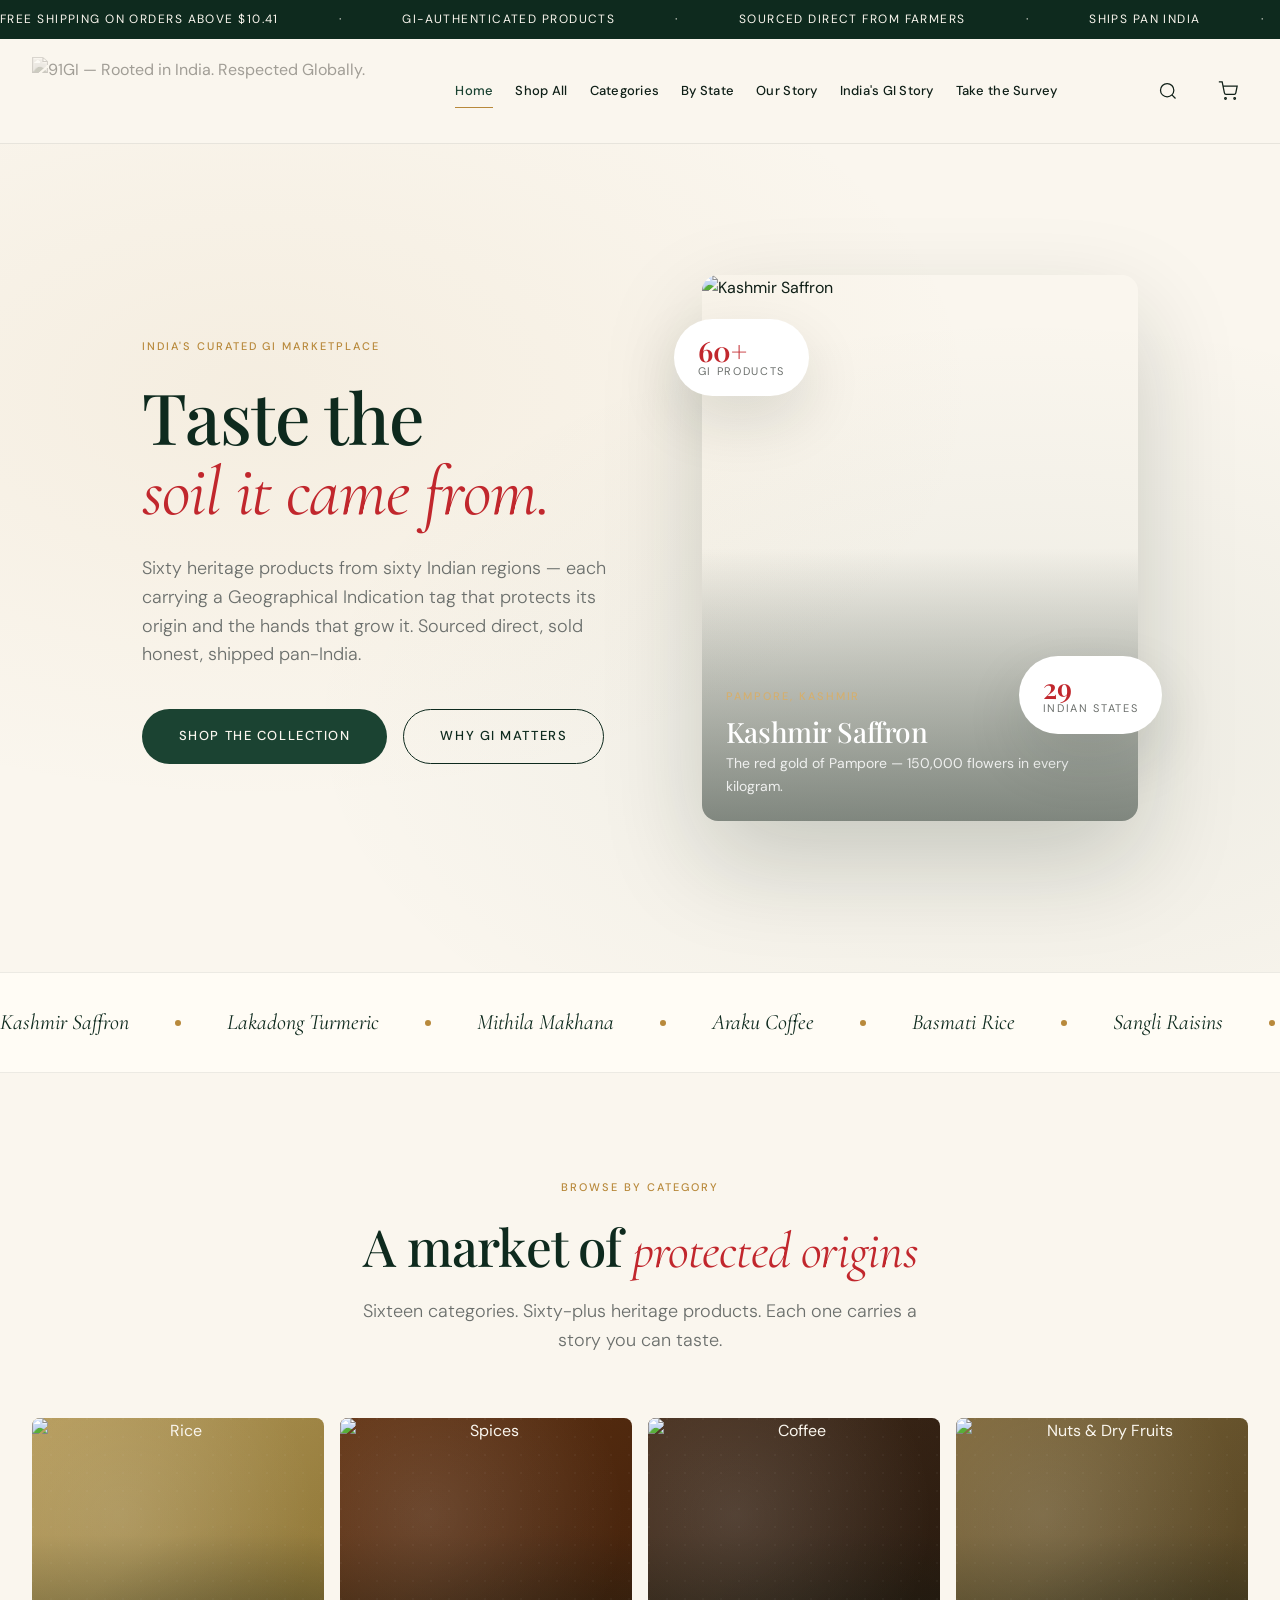
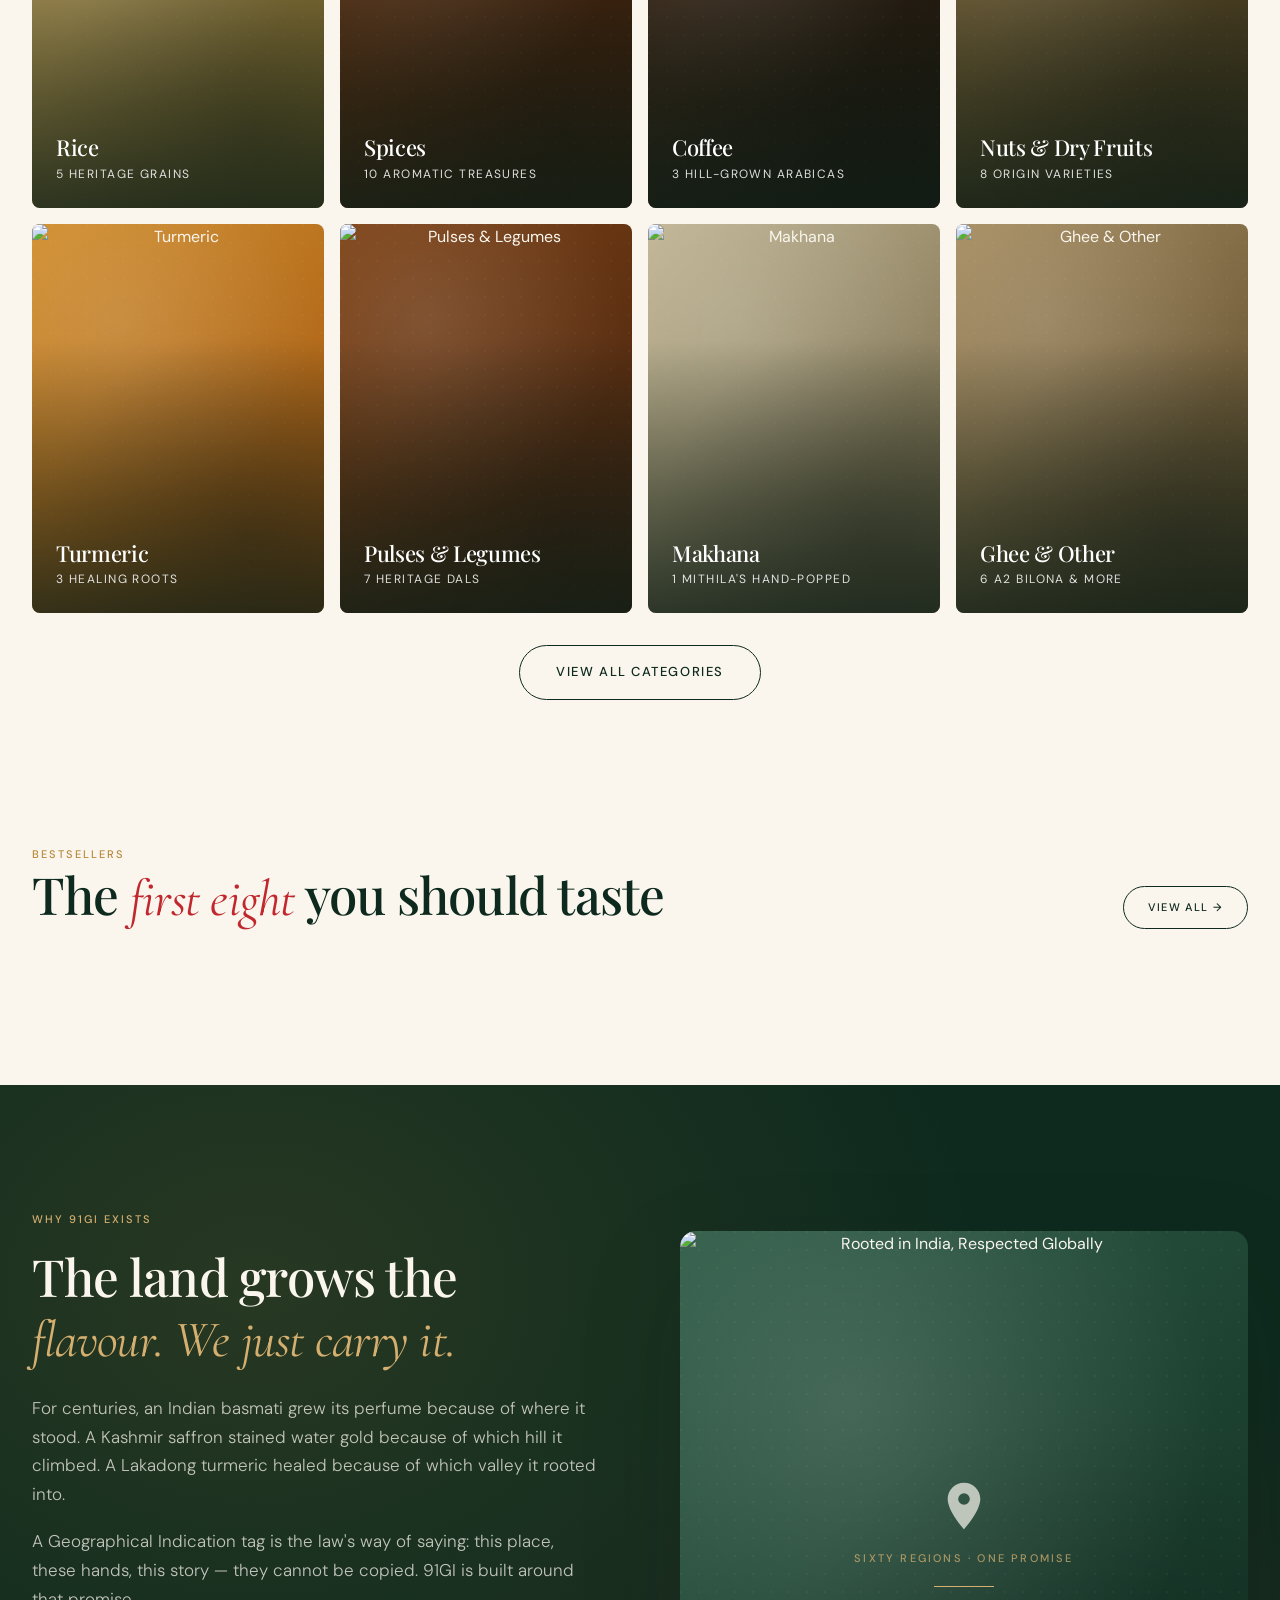
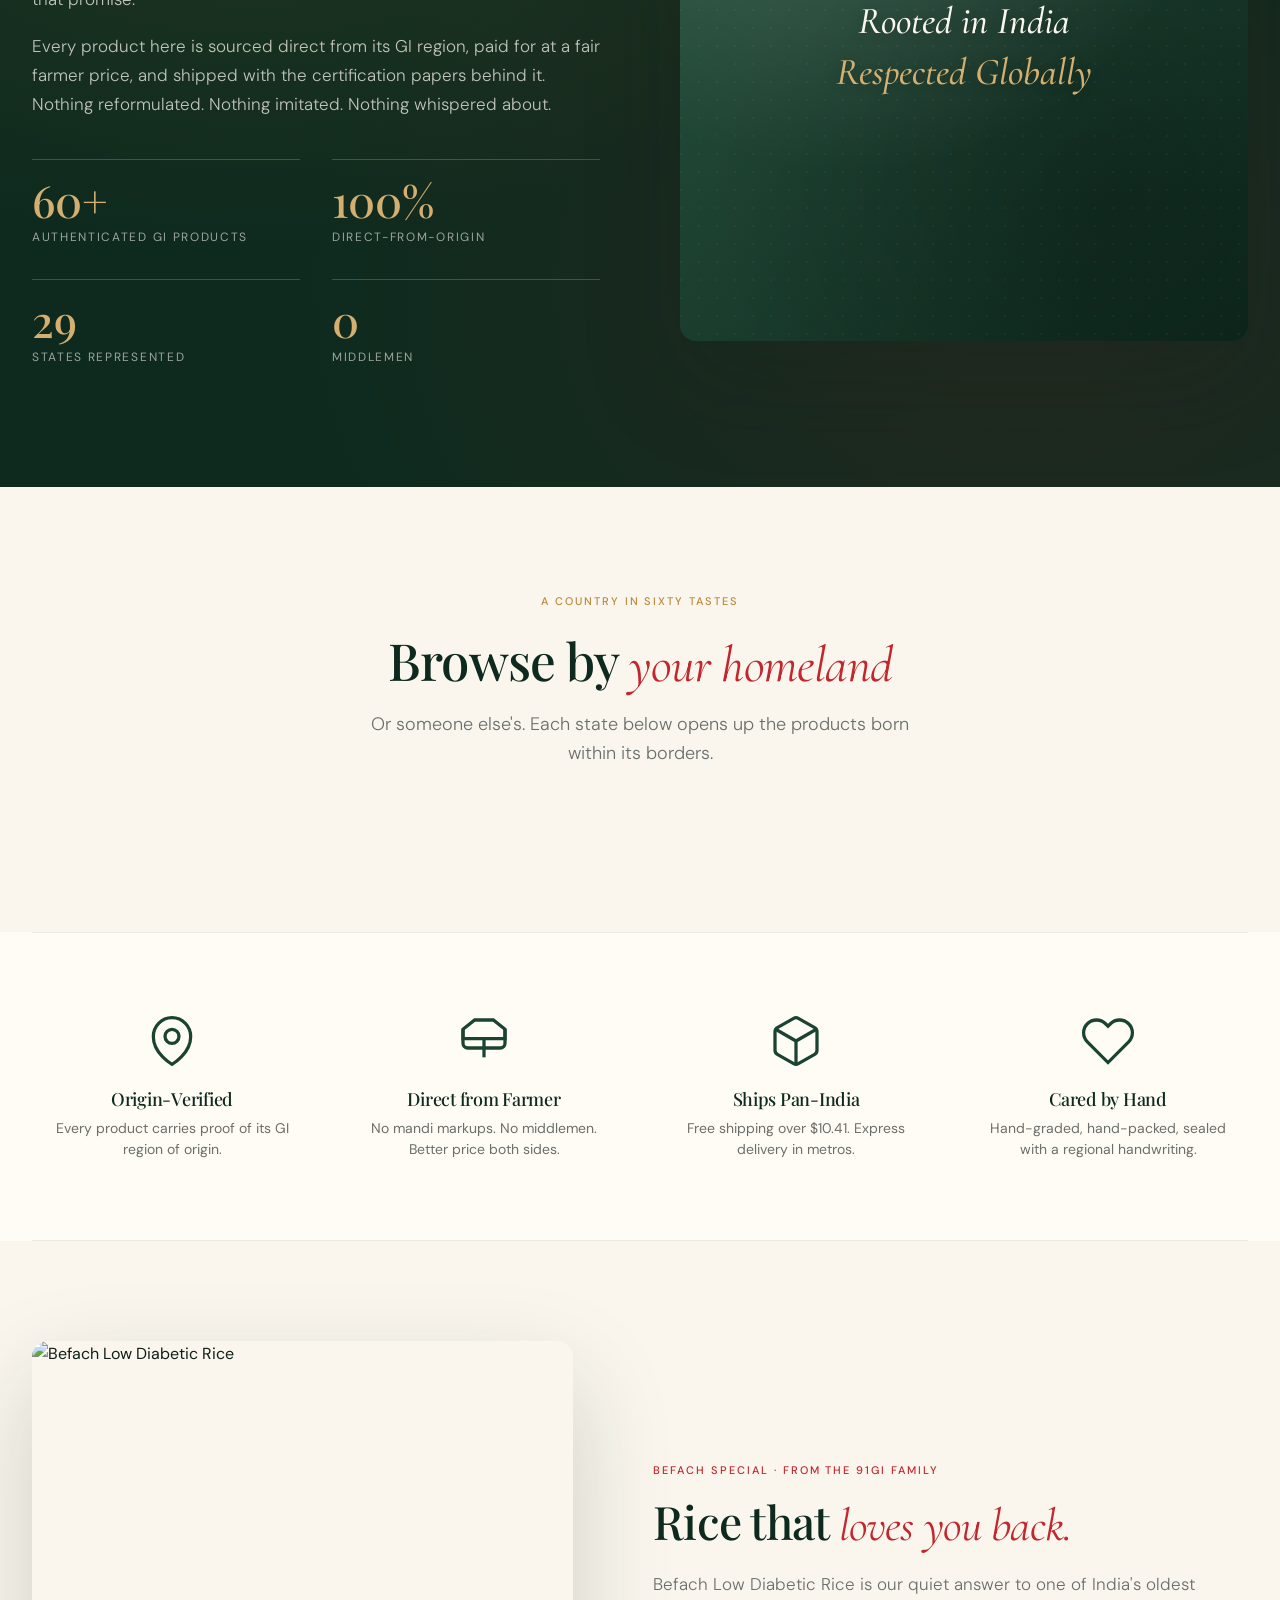
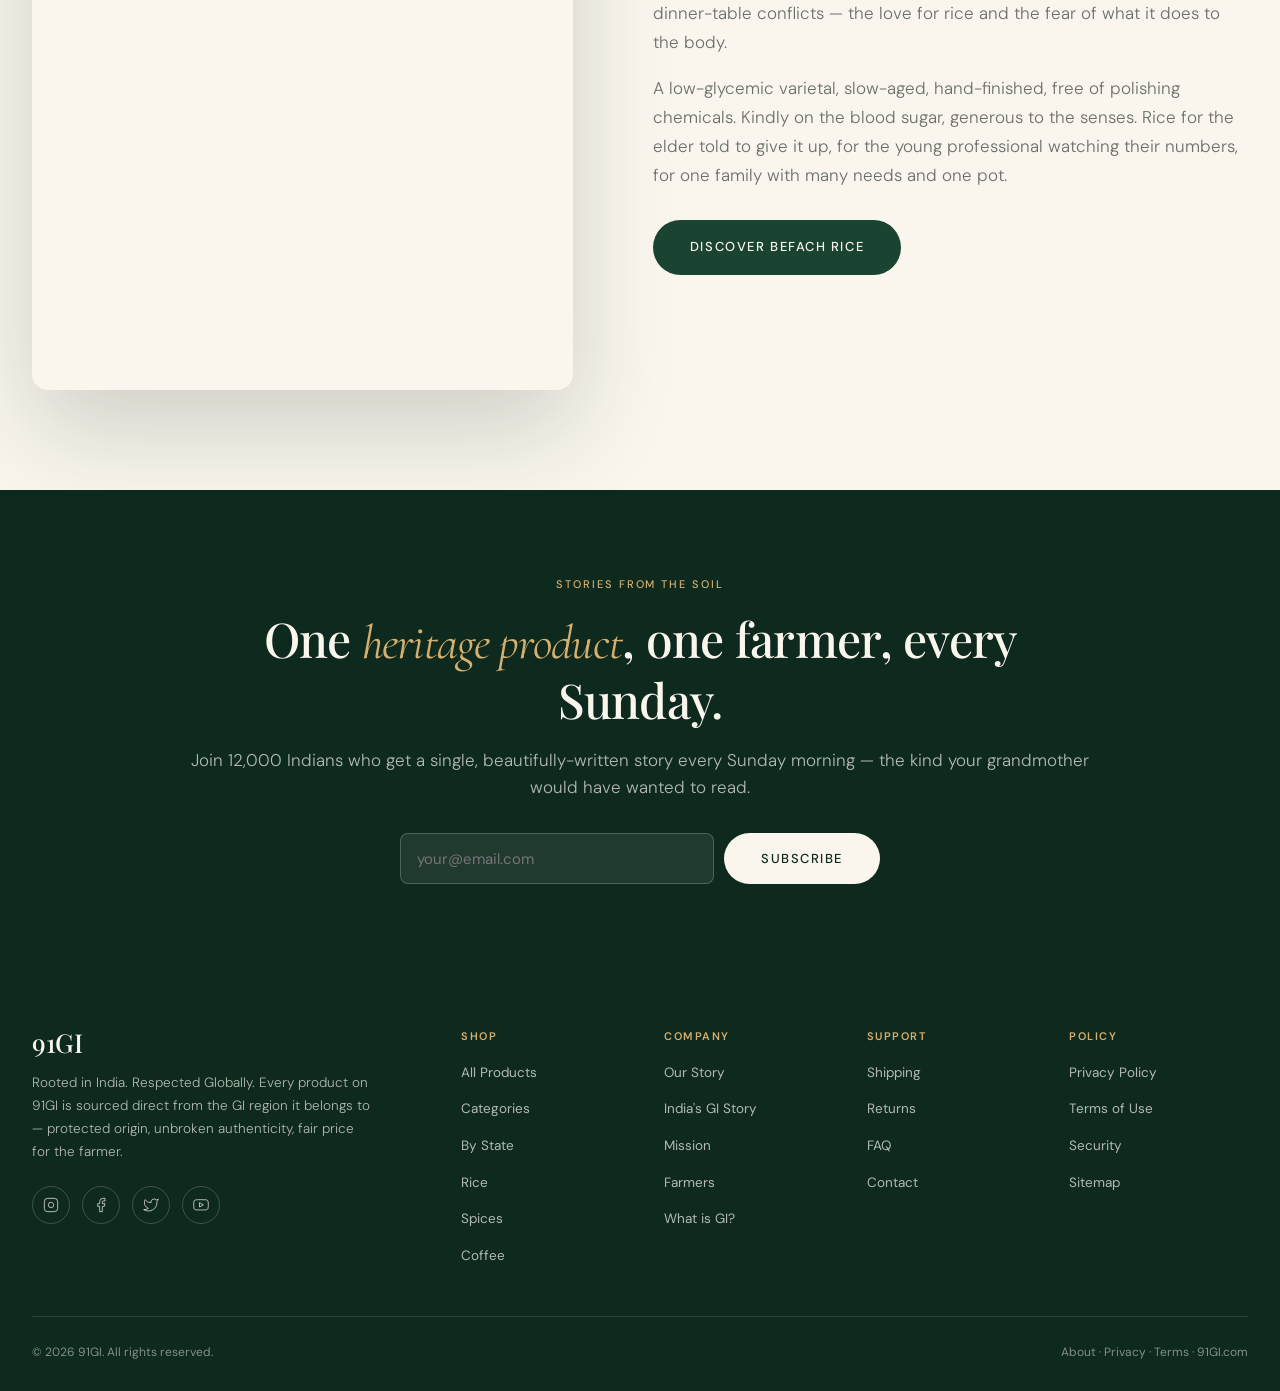
==== index.html @ 9cbb52d9 "Show all storefront prices in USD instead of INR Catalog prices stay authored in INR in products.js " ====
<!DOCTYPE html>
<html lang="en">
<head>
  <meta charset="UTF-8" />
  <meta name="viewport" content="width=device-width, initial-scale=1.0" />
  <title>91GI — Rooted in India. Respected Globally. | GI-Tagged Products</title>
  <meta name="description" content="Authentic GI-tagged products of India, sourced direct from origin. Kashmiri saffron, Mithila makhana, Lakadong turmeric, Araku coffee, Basmati rice & more." />
  <link rel="icon" type="image/png" href="/91GI_logo.png" />
  <link rel="stylesheet" href="/assets/css/style.css" />
  <!-- Microsoft Clarity -->
  <script type="text/javascript">
    (function(c,l,a,r,i,t,y){
        c[a]=c[a]||function(){(c[a].q=c[a].q||[]).push(arguments)};
        t=l.createElement(r);t.async=1;t.src="https://www.clarity.ms/tag/"+i;
        y=l.getElementsByTagName(r)[0];y.parentNode.insertBefore(t,y);
    })(window, document, "clarity", "script", "x9d6ggo5fd");
  </script>
</head>
<body data-page="home">

  <div id="navMount"></div>

  <!-- HERO -->
  <section class="hero">
    <div class="hero-bg"></div>
    <div class="container">
      <div class="hero-grid">
        <div class="hero-text">
          <span class="eyebrow">India's Curated GI Marketplace</span>
          <h1>
            Taste the<br />
            <em>soil it came from.</em>
          </h1>
          <p class="hero-subtitle">
            Sixty heritage products from sixty Indian regions — each carrying a
            Geographical Indication tag that protects its origin and the hands
            that grow it. Sourced direct, sold honest, shipped pan-India.
          </p>
          <div class="hero-cta">
            <a href="/shop/" class="btn btn-primary">Shop the Collection</a>
            <a href="/about/" class="btn btn-ghost">Why GI Matters</a>
          </div>
        </div>
        <div class="hero-visual">
          <div class="hero-visual-frame">
          <img src="/91GI_Images/Kashmir_Saffron.png" alt="Kashmir Saffron" />
          <div class="hero-visual-card">
            <span class="eyebrow">Pampore, Kashmir</span>
            <h3>Kashmir Saffron</h3>
            <p>The red gold of Pampore — 150,000 flowers in every kilogram.</p>
          </div>
          </div>
          <div class="hero-stat hero-stat-1">
            <div>
              <div class="hero-stat-num">60+</div>
              <div class="hero-stat-label">GI Products</div>
            </div>
          </div>
          <div class="hero-stat hero-stat-2">
            <div>
              <div class="hero-stat-num">29</div>
              <div class="hero-stat-label">Indian States</div>
            </div>
          </div>
        </div>
      </div>
    </div>
  </section>

  <!-- TRUST MARQUEE -->
  <section class="trust-bar">
    <div class="trust-track">
      <span>
        Kashmir Saffron
        <span class="dot"></span>
        Lakadong Turmeric
        <span class="dot"></span>
        Mithila Makhana
        <span class="dot"></span>
        Araku Coffee
        <span class="dot"></span>
        Basmati Rice
        <span class="dot"></span>
        Sangli Raisins
        <span class="dot"></span>
        Badri Cow Ghee
        <span class="dot"></span>
        Goa Cashew
        <span class="dot"></span>
        Kashmir Saffron
        <span class="dot"></span>
        Lakadong Turmeric
        <span class="dot"></span>
        Mithila Makhana
        <span class="dot"></span>
        Araku Coffee
        <span class="dot"></span>
      </span>
    </div>
  </section>

  <!-- CATEGORIES -->
  <section class="section">
    <div class="container">
      <div class="section-header reveal">
        <span class="eyebrow">Browse by Category</span>
        <h2 class="section-title">A market of <em style="font-family: var(--font-display); font-style: italic; color: var(--vermillion); font-weight: 400;">protected origins</em></h2>
        <p class="section-subtitle">Sixteen categories. Sixty-plus heritage products. Each one carries a story you can taste.</p>
      </div>
      <div class="category-grid" id="homeCategoryGrid"></div>
      <div class="text-center mt-4">
        <a href="/categories/" class="btn btn-ghost">View All Categories</a>
      </div>
    </div>
  </section>

  <!-- FEATURED PRODUCTS -->
  <section class="section" style="padding-top: 40px;">
    <div class="container">
      <div class="section-header-split reveal">
        <div>
          <span class="eyebrow">Bestsellers</span>
          <h2 class="section-title">The<em style="font-family: var(--font-display); font-style: italic; color: var(--vermillion); font-weight: 400;"> first eight</em> you should taste</h2>
        </div>
        <a href="/shop/" class="btn btn-ghost btn-sm">View All →</a>
      </div>
      <div class="product-grid" id="featuredGrid"></div>
    </div>
  </section>

  <!-- STORY BLOCK -->
  <section class="story-block">
    <div class="container">
      <div class="story-block-grid">
        <div class="story-block-text reveal">
          <span class="eyebrow">Why 91GI Exists</span>
          <h2>The land grows the<br /><em>flavour. We just carry it.</em></h2>
          <p>
            For centuries, an Indian basmati grew its perfume because of where it stood. A Kashmir saffron stained
            water gold because of which hill it climbed. A Lakadong turmeric healed because of which valley it
            rooted into.
          </p>
          <p>
            A Geographical Indication tag is the law's way of saying: this place, these hands, this story — they
            cannot be copied. 91GI is built around that promise.
          </p>
          <p>
            Every product here is sourced direct from its GI region, paid for at a fair farmer price, and shipped
            with the certification papers behind it. Nothing reformulated. Nothing imitated. Nothing whispered
            about.
          </p>
          <div class="story-block-stats">
            <div class="story-stat">
              <div class="story-stat-num">60+</div>
              <div class="story-stat-label">Authenticated GI Products</div>
            </div>
            <div class="story-stat">
              <div class="story-stat-num">100%</div>
              <div class="story-stat-label">Direct-from-Origin</div>
            </div>
            <div class="story-stat">
              <div class="story-stat-num">29</div>
              <div class="story-stat-label">States Represented</div>
            </div>
            <div class="story-stat">
              <div class="story-stat-num">0</div>
              <div class="story-stat-label">Middlemen</div>
            </div>
          </div>
        </div>
        <div class="story-block-visual reveal delay-2">
          <div class="styled-image cat-tea" style="background: linear-gradient(140deg, #2D5A45 0%, #0E2A1E 100%);">
            <img class="styled-image-photo" src="/91GI_Images/Mission.png" alt="Rooted in India, Respected Globally" />
            <div class="styled-image-content" style="z-index: 2;">
              <svg class="styled-image-pin" viewBox="0 0 24 24" fill="currentColor" style="width: 56px; height: 56px;"><path d="M12 2C8.13 2 5 5.13 5 9c0 5.25 7 13 7 13s7-7.75 7-13c0-3.87-3.13-7-7-7zm0 9.5a2.5 2.5 0 0 1 0-5 2.5 2.5 0 0 1 0 5z"/></svg>
              <div class="styled-image-region" style="color: var(--gold-soft); font-size: 11px;">SIXTY REGIONS · ONE PROMISE</div>
              <div class="styled-image-divider" style="background: var(--gold-soft); width: 60px;"></div>
              <div class="styled-image-name" style="color: var(--cream); font-size: 38px;">Rooted in India</div>
              <div class="styled-image-name" style="color: var(--gold-soft); font-size: 38px;">Respected Globally</div>
            </div>
          </div>
        </div>
      </div>
    </div>
  </section>

  <!-- BY STATE -->
  <section class="section">
    <div class="container">
      <div class="section-header reveal">
        <span class="eyebrow">A Country in Sixty Tastes</span>
        <h2 class="section-title">Browse by <em style="font-family: var(--font-display); font-style: italic; color: var(--vermillion); font-weight: 400;">your homeland</em></h2>
        <p class="section-subtitle">Or someone else's. Each state below opens up the products born within its borders.</p>
      </div>
      <div class="state-grid" id="stateGrid"></div>
    </div>
  </section>

  <!-- FEATURES STRIP -->
  <section style="background: var(--cream-soft);">
    <div class="container">
      <div class="features-strip">
        <div class="feature reveal">
          <div class="feature-icon">
            <svg viewBox="0 0 24 24" fill="none" stroke="currentColor" stroke-width="1.4">
              <path d="M12 22s-8-4.5-8-11.8A8 8 0 0 1 12 2a8 8 0 0 1 8 8.2c0 7.3-8 11.8-8 11.8z" />
              <circle cx="12" cy="10" r="3" />
            </svg>
          </div>
          <h4>Origin-Verified</h4>
          <p>Every product carries proof of its GI region of origin.</p>
        </div>
        <div class="feature reveal delay-1">
          <div class="feature-icon">
            <svg viewBox="0 0 24 24" fill="none" stroke="currentColor" stroke-width="1.4">
              <path d="M3 7v6a2 2 0 0 0 2 2h14a2 2 0 0 0 2-2V7" />
              <path d="M16 3H8l-5 4v4h18V7l-5-4z" />
              <line x1="12" y1="11" x2="12" y2="19" />
            </svg>
          </div>
          <h4>Direct from Farmer</h4>
          <p>No mandi markups. No middlemen. Better price both sides.</p>
        </div>
        <div class="feature reveal delay-2">
          <div class="feature-icon">
            <svg viewBox="0 0 24 24" fill="none" stroke="currentColor" stroke-width="1.4">
              <path d="M21 16V8a2 2 0 0 0-1-1.73l-7-4a2 2 0 0 0-2 0l-7 4A2 2 0 0 0 3 8v8a2 2 0 0 0 1 1.73l7 4a2 2 0 0 0 2 0l7-4A2 2 0 0 0 21 16z" />
              <polyline points="3.27 6.96 12 12.01 20.73 6.96" />
              <line x1="12" y1="22.08" x2="12" y2="12" />
            </svg>
          </div>
          <h4>Ships Pan-India</h4>
          <p>Free shipping over <span data-price-inr="999">$10.41</span>. Express delivery in metros.</p>
        </div>
        <div class="feature reveal delay-3">
          <div class="feature-icon">
            <svg viewBox="0 0 24 24" fill="none" stroke="currentColor" stroke-width="1.4">
              <path d="M20.84 4.61a5.5 5.5 0 0 0-7.78 0L12 5.67l-1.06-1.06a5.5 5.5 0 0 0-7.78 7.78l1.06 1.06L12 21.23l7.78-7.78 1.06-1.06a5.5 5.5 0 0 0 0-7.78z" />
            </svg>
          </div>
          <h4>Cared by Hand</h4>
          <p>Hand-graded, hand-packed, sealed with a regional handwriting.</p>
        </div>
      </div>
    </div>
  </section>

  <!-- BEFACH SPOTLIGHT -->
  <section class="section">
    <div class="container">
      <div class="story-block-grid befach-grid">
        <div class="story-block-visual reveal" style="aspect-ratio: 1/1.2;">
          <img src="/91GI_Images/Low_Diabetic_Rice.png" alt="Befach Low Diabetic Rice" />
        </div>
        <div class="reveal delay-1">
          <span class="eyebrow" style="color: var(--vermillion);">Befach Special · From the 91GI Family</span>
          <h2 style="font-size: clamp(1.8rem, 3.6vw, 3rem); margin: 16px 0 20px; line-height: 1.05;">
            Rice that <em style="font-family: var(--font-display); font-style: italic; color: var(--vermillion); font-weight: 400;">loves you back.</em>
          </h2>
          <p style="font-size: 17px; color: var(--mute); margin-bottom: 18px; font-weight: 300; line-height: 1.7;">
            Befach Low Diabetic Rice is our quiet answer to one of India's oldest dinner-table conflicts —
            the love for rice and the fear of what it does to the body.
          </p>
          <p style="font-size: 17px; color: var(--mute); margin-bottom: 30px; font-weight: 300; line-height: 1.7;">
            A low-glycemic varietal, slow-aged, hand-finished, free of polishing chemicals. Kindly on the
            blood sugar, generous to the senses. Rice for the elder told to give it up, for the young
            professional watching their numbers, for one family with many needs and one pot.
          </p>
          <a href="/product/?id=befach-low-diabetic-rice" class="btn btn-primary">Discover Befach Rice</a>
        </div>
      </div>
    </div>
  </section>

  <!-- NEWSLETTER -->
  <section style="background: var(--forest-deep); padding: 80px 0; text-align: center; color: var(--cream);">
    <div class="container-narrow">
      <span class="eyebrow" style="color: var(--gold-soft);">Stories from the soil</span>
      <h2 style="color: var(--cream); font-size: clamp(2rem, 4vw, 3rem); margin: 16px 0 20px; font-weight: 500;">
        One <em style="font-family: var(--font-display); font-style: italic; color: var(--gold-soft); font-weight: 400;">heritage product</em>, one farmer, every Sunday.
      </h2>
      <p style="color: rgba(250,246,238,0.7); font-size: 17px; margin-bottom: 32px; font-weight: 300;">
        Join 12,000 Indians who get a single, beautifully-written story every Sunday morning — the kind your grandmother
        would have wanted to read.
      </p>
      <form onsubmit="event.preventDefault(); showToast('Welcome to the 91GI letters');" style="max-width: 480px; margin: 0 auto; display: flex; gap: 10px; flex-wrap: wrap;">
        <input type="email" required placeholder="your@email.com" class="form-input" style="flex: 1; min-width: 220px; background: rgba(255,255,255,0.08); border-color: rgba(255,255,255,0.2); color: var(--cream);" />
        <button type="submit" class="btn btn-cream">Subscribe</button>
      </form>
    </div>
  </section>

  <div id="footerMount"></div>

  <script src="/assets/js/products.js"></script>
  <script src="/assets/js/main.js"></script>
  <script>
    const HOME_CATS = [
      { name: 'Rice', cls: 'cat-rice', count: 5, desc: 'Heritage Grains', img: '/91GI_Images/Basmati.png' },
      { name: 'Other Spices', display: 'Spices', cls: 'cat-spice', count: 10, desc: 'Aromatic Treasures', img: '/91GI_Images/Kashmir_Saffron.png' },
      { name: 'Coffee', cls: 'cat-coffee', count: 3, desc: 'Hill-Grown Arabicas', img: '/91GI_Images/Araku_Valley_Arabica_Coffee.png' },
      { name: 'Nuts & Dry Fruits', cls: 'cat-nuts', count: 8, desc: 'Origin Varieties', img: '/91GI_Images/Goa_Cashew_(Kaju_Or_Caju).png' },
      { name: 'Turmeric (Haldi)', display: 'Turmeric', cls: 'cat-turmeric', count: 3, desc: 'Healing Roots', img: '/91GI_Images/Lakadong_Turmeric.png' },
      { name: 'Pulses & Legumes', cls: 'cat-pulse', count: 7, desc: 'Heritage Dals', img: '/91GI_Images/Gurez_Rajmash_of_Kashmir.png' },
      { name: 'Makhana (Fox Nut)', display: 'Makhana', cls: 'cat-makhana', count: 1, desc: "Mithila's Hand-Popped", img: '/91GI_Images/Mithila_Makhana.png' },
      { name: 'Processed / Other', display: 'Ghee & Other', cls: 'cat-processed', count: 6, desc: 'A2 Bilona & More', img: '/91GI_Images/Uttarakhand_Badri_Cow_Ghee.png' }
    ];

    // Render featured products
    document.addEventListener('DOMContentLoaded', () => {
      // Home category grid
      const homeCats = document.getElementById('homeCategoryGrid');
      if (homeCats) {
        homeCats.innerHTML = HOME_CATS.map(c => `
          <a href="/shop/?category=${encodeURIComponent(c.name)}" class="category-card">
            <div class="styled-image ${c.cls}">
              <img class="styled-image-photo" src="${encodeURI(c.img)}" alt="${c.display || c.name}" loading="lazy" />
            </div>
            <div class="category-card-content">
              <h3>${c.display || c.name}</h3>
              <div class="category-card-count">${c.count} ${c.desc}</div>
            </div>
          </a>
        `).join('');
      }

      const featured = getFeaturedProducts().slice(0, 8);
      renderProductGrid(featured, '#featuredGrid');

      // Render state grid (top 12 states with product counts)
      const states = getAllStates();
      const stateGrid = document.getElementById('stateGrid');
      if (stateGrid) {
        stateGrid.innerHTML = states.slice(0, 18).map(state => {
          const count = getProductsByState(state).length;
          return `
            <a href="/shop/?state=${encodeURIComponent(state)}" class="state-tile">
              <div class="state-tile-name">${state.replace(' (UT)', '').replace('India (', '').replace(')', '').replace('Andhra Pradesh & Odisha', 'Araku')}</div>
              <div class="state-tile-count">${count} ${count === 1 ? 'Product' : 'Products'}</div>
            </a>
          `;
        }).join('');
      }
    });
  </script>
</body>
</html>
---- assets/css/style.css ----
/* ============================================
   91GI — Premium GI Products Store
   Color Palette inspired by the 91GI logo:
   - Deep forest green (logo text)
   - Warm cream (background)
   - Vermillion red (location pin)
   - Antique gold (premium accent)
   ============================================ */

@import url('https://fonts.googleapis.com/css2?family=Cormorant+Garamond:wght@300;400;500;600;700&family=DM+Sans:wght@300;400;500;600;700&family=Playfair+Display:wght@400;500;600;700;800;900&display=swap');

:root {
  --ink: #0F1F17;
  --forest: #1B4332;
  --forest-deep: #0E2A1E;
  --forest-soft: #2D5A45;
  --vermillion: #C1272D;
  --vermillion-deep: #8E1B1F;
  --gold: #B8893B;
  --gold-soft: #D4AF6F;
  --cream: #FAF6EE;
  --cream-deep: #F2EBDB;
  --cream-soft: #FFFCF5;
  --paper: #FFFFFF;
  --line: rgba(15, 31, 23, 0.08);
  --line-strong: rgba(15, 31, 23, 0.16);
  --mute: #6B6F6C;
  --shadow-sm: 0 1px 3px rgba(15, 31, 23, 0.06);
  --shadow-md: 0 4px 24px rgba(15, 31, 23, 0.08);
  --shadow-lg: 0 24px 60px rgba(15, 31, 23, 0.12);
  --shadow-xl: 0 40px 100px rgba(15, 31, 23, 0.18);
  --font-serif: 'Playfair Display', 'Cormorant Garamond', Georgia, serif;
  --font-display: 'Cormorant Garamond', Georgia, serif;
  --font-sans: 'DM Sans', -apple-system, BlinkMacSystemFont, sans-serif;
  --radius-sm: 4px;
  --radius: 8px;
  --radius-lg: 16px;
  --ease: cubic-bezier(0.22, 1, 0.36, 1);
  --ease-out: cubic-bezier(0.16, 1, 0.3, 1);
}

* {
  box-sizing: border-box;
  margin: 0;
  padding: 0;
}

html {
  scroll-behavior: smooth;
  -webkit-font-smoothing: antialiased;
  -moz-osx-font-smoothing: grayscale;
}

/* ============================================
   SMOOTH CROSS-PAGE NAVIGATION
   (View Transitions API — app-like page changes
   instead of a hard white-flash reload)
   ============================================ */
@view-transition {
  navigation: auto;
}

/* The body content gently lifts/fades; the chrome stays pinned */
::view-transition-old(root) {
  animation: vt-page-out 0.32s cubic-bezier(0.4, 0, 1, 1) both;
}
::view-transition-new(root) {
  animation: vt-page-in 0.46s cubic-bezier(0.16, 1, 0.3, 1) both;
}
@keyframes vt-page-out {
  to { opacity: 0; transform: translateY(-8px); }
}
@keyframes vt-page-in {
  from { opacity: 0; transform: translateY(14px); }
  to { opacity: 1; transform: translateY(0); }
}

/* Keep the banner, nav and footer fixed across the transition (no flicker) */
.top-banner { view-transition-name: vt-banner; }
.nav { view-transition-name: vt-nav; }
.footer { view-transition-name: vt-footer; }

@media (prefers-reduced-motion: reduce) {
  html { scroll-behavior: auto; }
  ::view-transition-group(*),
  ::view-transition-old(*),
  ::view-transition-new(*) {
    animation: none !important;
  }
}

body {
  font-family: var(--font-sans);
  background: var(--cream);
  color: var(--ink);
  font-size: 16px;
  line-height: 1.6;
  font-weight: 400;
  overflow-x: hidden;
}

img {
  max-width: 100%;
  display: block;
}

a {
  color: inherit;
  text-decoration: none;
}

button {
  font-family: inherit;
  cursor: pointer;
  border: none;
  background: none;
  color: inherit;
}

input, select, textarea {
  font-family: inherit;
  font-size: inherit;
}

/* ============================================
   TYPOGRAPHY
   ============================================ */
h1, h2, h3, h4, h5, h6 {
  font-family: var(--font-serif);
  font-weight: 500;
  line-height: 1.15;
  letter-spacing: -0.015em;
  color: var(--forest-deep);
}

.eyebrow {
  font-family: var(--font-sans);
  font-size: 11px;
  letter-spacing: 0.18em;
  text-transform: uppercase;
  color: var(--gold);
  font-weight: 500;
  display: inline-block;
}

.display {
  font-size: clamp(2.5rem, 6vw, 5.5rem);
  font-weight: 500;
  line-height: 1.05;
  letter-spacing: -0.025em;
}

.display-italic {
  font-style: italic;
  font-family: var(--font-display);
  font-weight: 400;
}

/* ============================================
   LAYOUT
   ============================================ */
.container {
  max-width: 1380px;
  margin: 0 auto;
  padding: 0 32px;
}

.container-narrow {
  max-width: 980px;
  margin: 0 auto;
  padding: 0 32px;
}

@media (max-width: 768px) {
  .container, .container-narrow { padding: 0 20px; }
}

/* ============================================
   TOP BANNER
   ============================================ */
.top-banner {
  background: var(--forest-deep);
  color: var(--cream);
  font-size: 12px;
  letter-spacing: 0.12em;
  text-transform: uppercase;
  padding: 10px 0;
  text-align: center;
  font-weight: 400;
  position: relative;
  overflow: hidden;
}

.top-banner-track {
  display: flex;
  gap: 60px;
  white-space: nowrap;
  animation: marquee 30s linear infinite;
}

.top-banner-track > span { flex-shrink: 0; }

@keyframes marquee {
  from { transform: translateX(0); }
  to { transform: translateX(-50%); }
}

/* ============================================
   NAVBAR
   ============================================ */
.nav {
  background: var(--cream);
  position: sticky;
  top: 0;
  z-index: 100;
  border-bottom: 1px solid var(--line);
  backdrop-filter: blur(20px);
  -webkit-backdrop-filter: blur(20px);
  background: rgba(250, 246, 238, 0.92);
  transition: box-shadow 0.3s var(--ease);
}

.nav.scrolled {
  box-shadow: var(--shadow-sm);
}

.nav-inner {
  display: flex;
  align-items: center;
  justify-content: space-between;
  padding: 18px 0;
  gap: 40px;
}

.nav-logo {
  display: flex;
  align-items: center;
  gap: 10px;
  flex-shrink: 0;
}

.nav-logo img {
  height: 68px;
  width: auto;
}

.nav-links {
  display: flex;
  align-items: center;
  gap: 36px;
  flex: 1;
  justify-content: center;
}

.nav-links a {
  font-size: 13.5px;
  font-weight: 500;
  letter-spacing: 0.02em;
  color: var(--ink);
  position: relative;
  transition: color 0.25s var(--ease);
  padding: 6px 0;
}

.nav-links a::after {
  content: '';
  position: absolute;
  bottom: 0;
  left: 0;
  width: 0;
  height: 1px;
  background: var(--forest);
  transition: width 0.3s var(--ease);
}

.nav-links a:hover { color: var(--forest); }
.nav-links a:hover::after { width: 100%; }
.nav-links a.active { color: var(--forest); }
.nav-links a.active::after { width: 100%; background: var(--gold); }

.nav-actions {
  display: flex;
  align-items: center;
  gap: 20px;
  flex-shrink: 0;
}

.nav-icon-btn {
  position: relative;
  display: flex;
  align-items: center;
  justify-content: center;
  width: 40px;
  height: 40px;
  border-radius: 50%;
  transition: background 0.25s var(--ease);
}

.nav-icon-btn:hover { background: var(--cream-deep); }

.nav-icon-btn svg { width: 20px; height: 20px; }

.cart-badge {
  position: absolute;
  top: 4px;
  right: 4px;
  background: var(--vermillion);
  color: white;
  font-size: 10px;
  font-weight: 600;
  width: 17px;
  height: 17px;
  border-radius: 50%;
  display: flex;
  align-items: center;
  justify-content: center;
  font-family: var(--font-sans);
}

.mobile-toggle {
  display: none;
  flex-direction: column;
  gap: 4px;
  width: 30px;
  cursor: pointer;
}

.mobile-toggle span {
  display: block;
  height: 1.5px;
  background: var(--ink);
  transition: all 0.3s var(--ease);
}

/* Seven links: tighten spacing on narrower desktops so they never crowd the logo */
@media (max-width: 1280px) {
  .nav-links { gap: 22px; }
  .nav-links a { font-size: 13px; }
}

@media (max-width: 1024px) {
  .nav-links { display: none; }
  .mobile-toggle { display: flex; }
  .nav-inner { padding: 12px 0; }
  .nav-logo img { height: 52px; }
}

/* Mobile menu */
.mobile-menu {
  position: fixed;
  top: 0;
  right: -100%;
  width: 85%;
  max-width: 380px;
  height: 100vh;
  background: var(--cream);
  padding: 80px 32px 32px;
  z-index: 160;
  transition: right 0.4s var(--ease);
  box-shadow: -20px 0 60px rgba(0, 0, 0, 0.1);
  overflow-y: auto;
}

.mobile-menu.open { right: 0; }

.mobile-menu a {
  display: block;
  font-family: var(--font-serif);
  font-size: 24px;
  padding: 14px 0;
  border-bottom: 1px solid var(--line);
  color: var(--forest-deep);
}

.mobile-overlay {
  position: fixed;
  inset: 0;
  background: rgba(15, 31, 23, 0.4);
  z-index: 150;
  opacity: 0;
  visibility: hidden;
  transition: all 0.3s var(--ease);
}

.mobile-overlay.show {
  opacity: 1;
  visibility: visible;
}

/* ============================================
   BUTTONS
   ============================================ */
.btn {
  display: inline-flex;
  align-items: center;
  justify-content: center;
  gap: 10px;
  padding: 16px 36px;
  font-family: var(--font-sans);
  font-size: 13px;
  font-weight: 500;
  letter-spacing: 0.12em;
  text-transform: uppercase;
  border-radius: 999px;
  transition: all 0.3s var(--ease);
  cursor: pointer;
  border: 1.5px solid transparent;
  white-space: nowrap;
}

.btn-primary {
  background: var(--forest);
  color: var(--cream);
}

.btn-primary:hover {
  background: var(--forest-deep);
  transform: translateY(-1px);
  box-shadow: 0 8px 20px rgba(27, 67, 50, 0.25);
}

.btn-ghost {
  background: transparent;
  color: var(--forest-deep);
  border-color: var(--forest-deep);
}

.btn-ghost:hover {
  background: var(--forest-deep);
  color: var(--cream);
}

.btn-cream {
  background: var(--cream);
  color: var(--forest-deep);
}

.btn-cream:hover {
  background: white;
  transform: translateY(-1px);
}

.btn-block { width: 100%; }
.btn-sm { padding: 12px 24px; font-size: 11px; }
.btn-lg { padding: 20px 44px; font-size: 14px; }

/* ============================================
   HERO
   ============================================ */
.hero {
  position: relative;
  min-height: 92vh;
  display: flex;
  align-items: center;
  padding: 80px 0 100px;
  overflow: hidden;
  background: var(--cream);
}

.hero-bg {
  position: absolute;
  inset: 0;
  background:
    radial-gradient(ellipse at 20% 30%, rgba(184, 137, 59, 0.08), transparent 50%),
    radial-gradient(ellipse at 80% 70%, rgba(27, 67, 50, 0.06), transparent 50%);
  pointer-events: none;
}

.hero-grid {
  position: relative;
  display: grid;
  grid-template-columns: 1.1fr 1fr;
  gap: 80px;
  align-items: center;
}

.hero-text { position: relative; z-index: 2; }

.hero h1 {
  font-size: clamp(2.8rem, 5.5vw, 5.4rem);
  line-height: 0.98;
  margin: 24px 0 28px;
  font-weight: 500;
}

.hero h1 em {
  font-family: var(--font-display);
  font-style: italic;
  font-weight: 400;
  color: var(--vermillion);
}

.hero-subtitle {
  font-size: 18px;
  line-height: 1.6;
  color: var(--mute);
  max-width: 480px;
  margin-bottom: 40px;
  font-weight: 300;
}

.hero-cta { display: flex; gap: 16px; flex-wrap: wrap; }

.hero-visual {
  position: relative;
}

.hero-visual-frame {
  position: relative;
  aspect-ratio: 4/5;
  border-radius: var(--radius-lg);
  overflow: hidden;
  box-shadow: var(--shadow-xl);
}

.hero-visual-frame img {
  width: 100%;
  height: 100%;
  object-fit: cover;
}

.hero-visual-frame::after {
  content: '';
  position: absolute;
  inset: 0;
  background: linear-gradient(180deg, transparent 50%, rgba(15, 31, 23, 0.5));
  z-index: 1;
}

.hero-visual-card {
  position: absolute;
  bottom: 24px;
  left: 24px;
  right: 24px;
  color: white;
  z-index: 2;
}

.hero-visual-card .eyebrow { color: var(--gold-soft); }
.hero-visual-card h3 {
  color: white;
  font-size: 28px;
  margin: 8px 0 4px;
}
.hero-visual-card p { font-size: 14px; opacity: 0.85; }

.hero-stat {
  position: absolute;
  background: var(--paper);
  padding: 18px 24px;
  border-radius: 100px;
  box-shadow: var(--shadow-lg);
  display: flex;
  align-items: center;
  gap: 12px;
  z-index: 3;
}

.hero-stat-1 {
  top: 8%;
  left: -28px;
  animation: float 6s ease-in-out infinite;
}

.hero-stat-2 {
  bottom: 16%;
  right: -24px;
  animation: float 6s ease-in-out infinite 1.5s;
}

@keyframes float {
  0%, 100% { transform: translateY(0); }
  50% { transform: translateY(-12px); }
}

.hero-stat-num {
  font-family: var(--font-serif);
  font-size: 28px;
  color: var(--vermillion);
  font-weight: 600;
  line-height: 1;
}

.hero-stat-label {
  font-size: 11px;
  letter-spacing: 0.15em;
  text-transform: uppercase;
  color: var(--mute);
  line-height: 1.2;
}

@media (max-width: 900px) {
  .hero {
    min-height: auto;
    padding: 40px 0 60px;
  }
  .hero-grid {
    grid-template-columns: 1fr;
    gap: 50px;
  }
  .hero-visual-frame { aspect-ratio: 4/4; }
  .hero-stat-1 { left: 10px; top: 5%; padding: 12px 18px; }
  .hero-stat-2 { right: 10px; bottom: 10%; padding: 12px 18px; }
  .hero-stat-num { font-size: 22px; }
}

/* ============================================
   MARQUEE TRUSTS
   ============================================ */
.trust-bar {
  padding: 32px 0;
  background: var(--cream-soft);
  border-top: 1px solid var(--line);
  border-bottom: 1px solid var(--line);
  overflow: hidden;
}

.trust-track {
  display: flex;
  gap: 80px;
  white-space: nowrap;
  animation: marquee 40s linear infinite;
  font-family: var(--font-display);
  font-size: 22px;
  color: var(--forest-deep);
  font-style: italic;
  font-weight: 400;
}

.trust-track > span { display: flex; align-items: center; gap: 80px; }
.trust-track .dot {
  display: inline-block;
  width: 6px;
  height: 6px;
  background: var(--gold);
  border-radius: 50%;
  margin: 0 -34px;
}

/* ============================================
   SECTIONS
   ============================================ */
.section {
  padding: 100px 0;
  position: relative;
}

.section-sm { padding: 60px 0; }

.section-header {
  text-align: center;
  margin-bottom: 64px;
}

.section-header .eyebrow {
  margin-bottom: 20px;
}

.section-title {
  font-size: clamp(2rem, 4vw, 3.6rem);
  margin-bottom: 16px;
}

.section-subtitle {
  font-size: 18px;
  color: var(--mute);
  max-width: 560px;
  margin: 0 auto;
  font-weight: 300;
}

.section-header-split {
  display: flex;
  align-items: flex-end;
  justify-content: space-between;
  gap: 40px;
  margin-bottom: 56px;
}

.section-header-split .section-title { margin-bottom: 0; }

@media (max-width: 700px) {
  .section { padding: 70px 0; }
  .section-header-split { flex-direction: column; align-items: flex-start; }
}

/* ============================================
   CATEGORY GRID
   ============================================ */
.category-grid {
  display: grid;
  grid-template-columns: repeat(4, 1fr);
  gap: 16px;
}

.category-card {
  position: relative;
  aspect-ratio: 3/4;
  border-radius: var(--radius);
  overflow: hidden;
  cursor: pointer;
  transition: transform 0.5s var(--ease);
}

.category-card:hover { transform: translateY(-4px); }

.category-card img {
  position: absolute;
  inset: 0;
  width: 100%;
  height: 100%;
  object-fit: cover;
  transition: transform 0.8s var(--ease);
}

.category-card:hover img { transform: scale(1.06); }

.category-card::before {
  content: '';
  position: absolute;
  inset: 0;
  background: linear-gradient(180deg, rgba(15, 31, 23, 0.1) 30%, rgba(15, 31, 23, 0.8));
  z-index: 1;
}

.category-card-content {
  position: absolute;
  bottom: 0;
  left: 0;
  right: 0;
  padding: 24px;
  color: white;
  z-index: 2;
}

.category-card h3 {
  color: white;
  font-size: 22px;
  margin-bottom: 4px;
}

.category-card-count {
  font-size: 12px;
  letter-spacing: 0.12em;
  text-transform: uppercase;
  opacity: 0.85;
}

@media (max-width: 900px) {
  .category-grid { grid-template-columns: repeat(2, 1fr); }
}
@media (max-width: 480px) {
  .category-grid { gap: 10px; }
}

/* ============================================
   PRODUCT GRID & CARD
   ============================================ */
.product-grid {
  display: grid;
  grid-template-columns: repeat(4, 1fr);
  gap: 36px 24px;
}

@media (max-width: 1100px) {
  .product-grid { grid-template-columns: repeat(3, 1fr); }
}
@media (max-width: 760px) {
  .product-grid { grid-template-columns: repeat(2, 1fr); gap: 28px 14px; }
}

.product-card {
  position: relative;
  cursor: pointer;
  display: flex;
  flex-direction: column;
  transition: transform 0.4s var(--ease);
}

.product-card:hover { transform: translateY(-6px); }

.product-card-image {
  position: relative;
  aspect-ratio: 4/5;
  border-radius: var(--radius);
  overflow: hidden;
  background: var(--cream-deep);
  margin-bottom: 16px;
}

.product-card-image img {
  width: 100%;
  height: 100%;
  object-fit: cover;
  transition: transform 0.7s var(--ease);
}

.product-card:hover .product-card-image img { transform: scale(1.06); }

.product-badge {
  position: absolute;
  top: 14px;
  left: 14px;
  background: var(--forest-deep);
  color: var(--cream);
  font-size: 10px;
  letter-spacing: 0.14em;
  text-transform: uppercase;
  font-weight: 500;
  padding: 6px 12px;
  border-radius: 999px;
  z-index: 2;
}

.product-badge.gold { background: var(--gold); color: var(--ink); }
.product-badge.red { background: var(--vermillion); color: white; }

.product-quick-add {
  position: absolute;
  bottom: 14px;
  left: 14px;
  right: 14px;
  background: var(--paper);
  color: var(--forest-deep);
  padding: 12px;
  border-radius: 999px;
  font-size: 12px;
  font-weight: 500;
  letter-spacing: 0.1em;
  text-transform: uppercase;
  display: flex;
  align-items: center;
  justify-content: center;
  gap: 8px;
  opacity: 0;
  transform: translateY(10px);
  transition: all 0.3s var(--ease);
  z-index: 2;
}

.product-card:hover .product-quick-add {
  opacity: 1;
  transform: translateY(0);
}

.product-quick-add:hover {
  background: var(--forest-deep);
  color: var(--cream);
}

.product-card-meta {
  font-size: 11px;
  letter-spacing: 0.14em;
  text-transform: uppercase;
  color: var(--gold);
  margin-bottom: 6px;
  font-weight: 500;
}

.product-card-title {
  font-family: var(--font-serif);
  font-size: 19px;
  font-weight: 500;
  color: var(--forest-deep);
  margin-bottom: 4px;
  line-height: 1.25;
}

.product-card-region {
  font-size: 13px;
  color: var(--mute);
  font-style: italic;
  margin-bottom: 10px;
}

.product-card-price {
  display: flex;
  align-items: baseline;
  gap: 8px;
  margin-top: auto;
}

.price {
  font-family: var(--font-serif);
  font-size: 19px;
  color: var(--ink);
  font-weight: 500;
}

.price-mrp {
  font-size: 13px;
  color: var(--mute);
  text-decoration: line-through;
}

.price-discount {
  font-size: 11px;
  background: var(--cream-deep);
  color: var(--forest);
  padding: 3px 8px;
  border-radius: 4px;
  letter-spacing: 0.06em;
  font-weight: 500;
}

/* ============================================
   STATE TILES
   ============================================ */
.state-grid {
  display: grid;
  grid-template-columns: repeat(6, 1fr);
  gap: 12px;
}

.state-tile {
  background: var(--paper);
  padding: 18px 14px;
  border-radius: var(--radius);
  text-align: center;
  border: 1px solid var(--line);
  transition: all 0.3s var(--ease);
  cursor: pointer;
}

.state-tile:hover {
  background: var(--forest);
  border-color: var(--forest);
  transform: translateY(-3px);
  box-shadow: var(--shadow-md);
}

.state-tile:hover .state-tile-name,
.state-tile:hover .state-tile-count { color: var(--cream); }

.state-tile-name {
  font-family: var(--font-serif);
  font-size: 16px;
  color: var(--forest-deep);
  margin-bottom: 4px;
  font-weight: 500;
}

.state-tile-count {
  font-size: 11px;
  color: var(--mute);
  letter-spacing: 0.1em;
  text-transform: uppercase;
}

@media (max-width: 1024px) { .state-grid { grid-template-columns: repeat(4, 1fr); } }
@media (max-width: 600px) { .state-grid { grid-template-columns: repeat(3, 1fr); } }
@media (max-width: 400px) { .state-grid { grid-template-columns: repeat(2, 1fr); } }

/* ============================================
   STORY BLOCK
   ============================================ */
.story-block {
  background: var(--forest-deep);
  color: var(--cream);
  padding: 120px 0;
  position: relative;
  overflow: hidden;
}

.story-block::before {
  content: '';
  position: absolute;
  inset: 0;
  background:
    radial-gradient(ellipse at 20% 20%, rgba(184, 137, 59, 0.15), transparent 50%),
    radial-gradient(ellipse at 80% 80%, rgba(193, 39, 45, 0.12), transparent 50%);
  pointer-events: none;
}

.story-block-grid {
  position: relative;
  display: grid;
  grid-template-columns: 1fr 1fr;
  gap: 80px;
  align-items: center;
}

.story-block h2 {
  color: var(--cream);
  font-size: clamp(2rem, 4vw, 3.4rem);
  margin: 16px 0 24px;
}

.story-block h2 em {
  font-family: var(--font-display);
  font-style: italic;
  color: var(--gold-soft);
  font-weight: 400;
}

.story-block .eyebrow { color: var(--gold-soft); }

.story-block-text p {
  color: rgba(250, 246, 238, 0.75);
  font-size: 17px;
  line-height: 1.7;
  margin-bottom: 18px;
  font-weight: 300;
}

.story-block-stats {
  display: grid;
  grid-template-columns: repeat(2, 1fr);
  gap: 32px;
  margin-top: 40px;
}

.story-stat {
  border-top: 1px solid rgba(250, 246, 238, 0.2);
  padding-top: 18px;
}

.story-stat-num {
  font-family: var(--font-serif);
  font-size: 44px;
  color: var(--gold-soft);
  line-height: 1;
  margin-bottom: 6px;
  font-weight: 500;
}

.story-stat-label {
  font-size: 12px;
  letter-spacing: 0.14em;
  text-transform: uppercase;
  color: rgba(250, 246, 238, 0.6);
}

.story-block-visual {
  aspect-ratio: 4/5;
  border-radius: var(--radius-lg);
  overflow: hidden;
  box-shadow: var(--shadow-xl);
  position: relative;
}

.story-block-visual img {
  width: 100%;
  height: 100%;
  object-fit: cover;
}

/* Befach spotlight: slightly wider text column on desktop, stacks on mobile */
@media (min-width: 901px) {
  .befach-grid { grid-template-columns: 1fr 1.1fr; }
}

@media (max-width: 900px) {
  .story-block { padding: 80px 0; }
  .story-block-grid { grid-template-columns: 1fr; gap: 50px; }
}

/* ============================================
   FEATURES STRIP
   ============================================ */
.features-strip {
  display: grid;
  grid-template-columns: repeat(4, 1fr);
  gap: 32px;
  padding: 80px 0;
  border-top: 1px solid var(--line);
  border-bottom: 1px solid var(--line);
}

.feature {
  text-align: center;
  padding: 0 20px;
}

.feature-icon {
  width: 56px;
  height: 56px;
  margin: 0 auto 20px;
  color: var(--forest);
}

.feature h4 {
  font-size: 18px;
  margin-bottom: 8px;
}

.feature p {
  font-size: 14px;
  color: var(--mute);
  line-height: 1.5;
}

@media (max-width: 800px) {
  .features-strip { grid-template-columns: repeat(2, 1fr); gap: 40px; }
}

/* ============================================
   SHOP / FILTERS
   ============================================ */
.shop-hero {
  background: var(--forest-deep);
  color: var(--cream);
  padding: 80px 0 60px;
  text-align: center;
  position: relative;
  overflow: hidden;
}

.shop-hero::before {
  content: '';
  position: absolute;
  inset: 0;
  background: radial-gradient(ellipse at center, rgba(184, 137, 59, 0.12), transparent 60%);
}

.shop-hero h1 {
  color: var(--cream);
  font-size: clamp(2.4rem, 5vw, 4rem);
  margin: 12px 0 16px;
  position: relative;
}

.shop-hero p {
  color: rgba(250, 246, 238, 0.75);
  font-size: 18px;
  max-width: 600px;
  margin: 0 auto;
  position: relative;
  font-weight: 300;
}

.shop-hero .eyebrow { color: var(--gold-soft); }

.shop-layout {
  display: grid;
  grid-template-columns: 260px 1fr;
  gap: 56px;
  padding: 60px 0 100px;
}

.shop-sidebar {
  position: sticky;
  top: 120px;
  align-self: start;
}

/* Mobile filter backdrop + close/apply controls — hidden on desktop */
.shop-overlay {
  position: fixed;
  inset: 0;
  background: rgba(15, 31, 23, 0.4);
  z-index: 150;
  opacity: 0;
  visibility: hidden;
  transition: opacity 0.3s var(--ease), visibility 0.3s var(--ease);
}
.shop-overlay.show { opacity: 1; visibility: visible; }
.shop-sidebar-close {
  display: none;
  position: absolute;
  top: 22px;
  right: 22px;
  width: 36px;
  height: 36px;
  align-items: center;
  justify-content: center;
  border-radius: 50%;
  color: var(--forest-deep);
}
.shop-sidebar-apply { display: none; margin-top: 28px; }

.filter-group { margin-bottom: 36px; }

.filter-title {
  font-family: var(--font-serif);
  font-size: 18px;
  margin-bottom: 16px;
  padding-bottom: 12px;
  border-bottom: 1px solid var(--line);
  color: var(--forest-deep);
}

.filter-list {
  list-style: none;
  max-height: 280px;
  overflow-y: auto;
  padding-right: 6px;
}

.filter-list::-webkit-scrollbar { width: 4px; }
.filter-list::-webkit-scrollbar-track { background: var(--cream); }
.filter-list::-webkit-scrollbar-thumb { background: var(--line-strong); border-radius: 4px; }

.filter-item {
  display: flex;
  align-items: center;
  gap: 10px;
  padding: 7px 0;
  font-size: 14px;
  color: var(--ink);
  cursor: pointer;
  transition: color 0.25s var(--ease);
}

.filter-item:hover { color: var(--forest); }

.filter-item input { accent-color: var(--forest); }

.filter-item-count {
  margin-left: auto;
  font-size: 11px;
  color: var(--mute);
  background: var(--cream-deep);
  padding: 2px 8px;
  border-radius: 999px;
}

.filter-clear {
  background: none;
  border: none;
  color: var(--vermillion);
  font-size: 12px;
  letter-spacing: 0.1em;
  text-transform: uppercase;
  cursor: pointer;
  padding: 0;
  margin-top: 8px;
}

.shop-main { min-width: 0; }

.shop-toolbar {
  display: flex;
  justify-content: space-between;
  align-items: center;
  margin-bottom: 32px;
  flex-wrap: wrap;
  gap: 16px;
}

.shop-count {
  font-size: 14px;
  color: var(--mute);
}

.shop-count strong {
  color: var(--forest-deep);
  font-weight: 500;
}

.shop-sort {
  display: flex;
  align-items: center;
  gap: 10px;
  font-size: 13px;
}

.shop-sort select {
  background: var(--paper);
  border: 1px solid var(--line-strong);
  padding: 9px 14px;
  border-radius: 999px;
  font-size: 13px;
  color: var(--ink);
  cursor: pointer;
  appearance: none;
  padding-right: 36px;
  background-image: url("data:image/svg+xml;utf8,<svg xmlns='http://www.w3.org/2000/svg' width='12' height='12' viewBox='0 0 24 24' fill='none' stroke='%231B4332' stroke-width='2'><polyline points='6 9 12 15 18 9'/></svg>");
  background-repeat: no-repeat;
  background-position: right 14px center;
}

.filter-toggle {
  display: none;
  background: var(--forest-deep);
  color: var(--cream);
  padding: 9px 20px;
  border-radius: 999px;
  font-size: 12px;
  letter-spacing: 0.1em;
  text-transform: uppercase;
  align-items: center;
  gap: 8px;
}

@media (max-width: 900px) {
  .shop-layout {
    grid-template-columns: 1fr;
    gap: 24px;
  }
  .shop-sidebar {
    position: fixed;
    top: 0;
    left: -100%;
    width: 320px;
    max-width: 88%;
    height: 100vh;
    background: var(--cream);
    z-index: 160;
    padding: 72px 28px 28px;
    overflow-y: auto;
    transition: left 0.4s var(--ease);
    box-shadow: 20px 0 60px rgba(0, 0, 0, 0.1);
  }
  .shop-sidebar.open { left: 0; }
  .shop-sidebar-close { display: flex; }
  .shop-sidebar-apply { display: inline-flex; }
  .filter-toggle { display: inline-flex; }
}

/* ============================================
   PRODUCT DETAIL PAGE
   ============================================ */
.breadcrumb {
  padding: 24px 0;
  font-size: 12px;
  color: var(--mute);
  letter-spacing: 0.06em;
  text-transform: uppercase;
}

.breadcrumb a { color: var(--mute); transition: color 0.2s var(--ease); }
.breadcrumb a:hover { color: var(--forest); }
.breadcrumb-sep { margin: 0 10px; opacity: 0.5; }

.product-detail {
  display: grid;
  grid-template-columns: 1.1fr 1fr;
  gap: 80px;
  padding-bottom: 60px;
}

.product-detail-gallery {
  position: sticky;
  top: 100px;
  align-self: start;
}

.product-detail-image {
  aspect-ratio: 4/5;
  border-radius: var(--radius-lg);
  overflow: hidden;
  box-shadow: var(--shadow-lg);
  position: relative;
  background: var(--cream-deep);
}

.product-detail-image img {
  width: 100%;
  height: 100%;
  object-fit: cover;
}

.product-detail-info { padding-top: 20px; min-width: 0; }

.product-detail-info .eyebrow {
  margin-bottom: 12px;
  color: var(--gold);
}

.product-detail-info h1 {
  font-size: clamp(2rem, 4vw, 3.4rem);
  line-height: 1.05;
  margin-bottom: 16px;
  font-weight: 500;
}

.product-detail-info .tagline {
  font-family: var(--font-display);
  font-style: italic;
  font-size: 22px;
  color: var(--vermillion);
  margin-bottom: 24px;
  font-weight: 400;
}

.product-detail-meta {
  display: flex;
  gap: 24px;
  padding: 20px 0;
  border-top: 1px solid var(--line);
  border-bottom: 1px solid var(--line);
  margin-bottom: 28px;
}

.product-meta-item {
  display: flex;
  flex-direction: column;
  gap: 4px;
}

.product-meta-label {
  font-size: 10.5px;
  letter-spacing: 0.16em;
  text-transform: uppercase;
  color: var(--mute);
}

.product-meta-value {
  font-family: var(--font-serif);
  font-size: 15px;
  color: var(--forest-deep);
  font-weight: 500;
}

.product-detail-price {
  display: flex;
  align-items: baseline;
  gap: 14px;
  margin-bottom: 28px;
}

.product-detail-price .price {
  font-size: 32px;
}

.product-detail-price .price-mrp {
  font-size: 18px;
}

.qty-cart {
  display: flex;
  gap: 14px;
  margin-bottom: 32px;
}

.qty-control {
  display: flex;
  align-items: center;
  background: var(--paper);
  border: 1px solid var(--line-strong);
  border-radius: 999px;
  overflow: hidden;
}

.qty-btn {
  width: 44px;
  height: 52px;
  display: flex;
  align-items: center;
  justify-content: center;
  font-size: 20px;
  color: var(--forest-deep);
  font-weight: 400;
}

.qty-display {
  width: 40px;
  text-align: center;
  font-family: var(--font-serif);
  font-size: 18px;
  color: var(--forest-deep);
  font-weight: 500;
}

.btn-add-cart {
  flex: 1;
  background: var(--forest);
  color: var(--cream);
  padding: 16px 28px;
  border-radius: 999px;
  font-size: 13px;
  letter-spacing: 0.14em;
  text-transform: uppercase;
  font-weight: 500;
  transition: all 0.3s var(--ease);
  display: flex;
  align-items: center;
  justify-content: center;
  gap: 10px;
}

.btn-add-cart:hover {
  background: var(--forest-deep);
  transform: translateY(-1px);
  box-shadow: 0 8px 20px rgba(27, 67, 50, 0.25);
}

.btn-add-cart.added {
  background: var(--gold);
  color: var(--ink);
}

.key-facts {
  display: grid;
  grid-template-columns: repeat(2, 1fr);
  gap: 8px 16px;
  padding: 20px;
  background: var(--cream-soft);
  border-radius: var(--radius);
  margin-bottom: 28px;
  border: 1px solid var(--line);
}

.key-fact {
  display: flex;
  align-items: center;
  gap: 8px;
  font-size: 13px;
  color: var(--ink);
  padding: 4px 0;
}

.key-fact::before {
  content: '';
  width: 5px;
  height: 5px;
  background: var(--gold);
  border-radius: 50%;
  flex-shrink: 0;
}

/* ---------- Product detail tabs: Origin Story · Additional Info · Ingredients ---------- */
.pd-tabs {
  margin-top: 28px;
  background: var(--paper);
  border: 1px solid var(--line);
  border-radius: var(--radius);
  box-shadow: var(--shadow-sm);
  padding: 18px 24px 22px;
}

.pd-tablist {
  display: flex;
  gap: 28px;
  border-bottom: 1px solid var(--line);
  margin-bottom: 16px;
  overflow-x: auto;
  scrollbar-width: none;
}
.pd-tablist::-webkit-scrollbar { display: none; }

.pd-tab {
  padding: 4px 0 10px;
  margin-bottom: -1px;
  border-bottom: 2px solid transparent;
  font-size: 12px;
  font-weight: 600;
  letter-spacing: 0.14em;
  text-transform: uppercase;
  white-space: nowrap;
  color: rgba(15, 31, 23, 0.4);
  transition: color 0.2s var(--ease), border-color 0.2s var(--ease);
}
.pd-tab:hover { color: rgba(15, 31, 23, 0.65); }
.pd-tab[aria-selected="true"] {
  color: var(--gold);
  border-bottom-color: var(--gold);
}
.pd-tab:focus-visible {
  outline: 2px solid var(--gold);
  outline-offset: 2px;
  border-radius: 2px;
}

.pd-panel[hidden] { display: none; }

.pd-story {
  font-size: 15px;
  line-height: 1.75;
  color: var(--mute);
}
.pd-story p + p { margin-top: 14px; }

/* Collapsed: run paragraphs together and clamp to 4 lines with an ellipsis. */
.pd-story.is-collapsed {
  display: -webkit-box;
  -webkit-box-orient: vertical;
  -webkit-line-clamp: 4;
  line-clamp: 4;
  overflow: hidden;
}
.pd-story.is-collapsed p { display: inline; }
.pd-story.is-collapsed p + p::before { content: ' '; }

.pd-readmore {
  margin-top: 14px;
  padding: 0 0 2px;
  font-size: 15px;
  font-weight: 500;
  color: var(--forest);
  border-bottom: 1px solid rgba(27, 67, 50, 0.3);
  transition: border-color 0.2s var(--ease);
}
.pd-readmore:hover { border-bottom-color: var(--forest); }
.pd-readmore[hidden] { display: none; }

.pd-info { margin: 0; }
.pd-info-row {
  display: grid;
  grid-template-columns: minmax(130px, 38%) 1fr;
  gap: 16px;
  padding: 10px 0;
  border-bottom: 1px dashed var(--line-strong);
}
.pd-info-row:last-child { border-bottom: none; }
.pd-info dt {
  font-size: 13px;
  color: var(--mute);
}
.pd-info dd {
  margin: 0;
  font-size: 14px;
  font-weight: 500;
  color: var(--ink);
}

.pd-ingredients {
  list-style: none;
  margin: 0;
  padding: 0;
}
.pd-ingredients li {
  display: flex;
  align-items: baseline;
  gap: 10px;
  padding: 6px 0;
  font-size: 15px;
  line-height: 1.6;
  color: var(--ink);
}
.pd-ingredients li::before {
  content: '';
  width: 5px;
  height: 5px;
  background: var(--gold);
  border-radius: 50%;
  flex-shrink: 0;
  transform: translateY(-2px);
}
.pd-allergens {
  margin-top: 14px;
  padding: 10px 14px;
  background: var(--cream-soft);
  border: 1px solid var(--line);
  border-radius: var(--radius-sm);
  font-size: 13px;
  color: var(--ink);
}

@media (max-width: 600px) {
  .pd-tabs { padding: 14px 16px 18px; }
  .pd-tablist { gap: 16px; }
  .pd-tab { font-size: 11px; letter-spacing: 0.08em; }
  .pd-info-row { grid-template-columns: 1fr; gap: 2px; }
}
@media (max-width: 380px) {
  .pd-tablist { gap: 12px; }
  .pd-tab { letter-spacing: 0.04em; }
}

.story-section {
  background: var(--cream-soft);
  padding: 80px 0;
  border-top: 1px solid var(--line);
}

.story-section-inner {
  max-width: 760px;
  margin: 0 auto;
}

.story-section .eyebrow {
  margin-bottom: 16px;
  display: block;
  text-align: center;
}

.story-section h2 {
  text-align: center;
  font-size: clamp(2rem, 3.5vw, 3rem);
  margin-bottom: 40px;
  font-style: italic;
  font-family: var(--font-display);
  font-weight: 400;
  color: var(--forest-deep);
}

.story-section-body {
  font-family: var(--font-display);
  font-size: 20px;
  line-height: 1.7;
  color: var(--ink);
  font-weight: 400;
}

.story-section-body p {
  margin-bottom: 24px;
}

.story-section-body p::first-letter {
  font-size: 1.4em;
  font-weight: 600;
  color: var(--vermillion);
}

.story-section-body p:not(:first-child)::first-letter {
  font-size: 1em;
  font-weight: 400;
  color: inherit;
}

@media (max-width: 900px) {
  .product-detail {
    grid-template-columns: 1fr;
    gap: 40px;
  }
  .product-detail-gallery {
    position: static;
  }
  .key-facts {
    grid-template-columns: 1fr;
  }
  .story-section {
    padding: 60px 0;
  }
  .story-section-body { font-size: 17px; }
}

/* ============================================
   CART DRAWER
   ============================================ */
.cart-drawer {
  position: fixed;
  top: 0;
  right: -100%;
  width: 480px;
  max-width: 100%;
  height: 100vh;
  background: var(--cream);
  z-index: 200;
  display: flex;
  flex-direction: column;
  transition: right 0.4s var(--ease);
  box-shadow: -20px 0 60px rgba(0, 0, 0, 0.15);
}

.cart-drawer.open { right: 0; }

.cart-header {
  display: flex;
  justify-content: space-between;
  align-items: center;
  padding: 28px;
  border-bottom: 1px solid var(--line);
}

.cart-header h3 {
  font-size: 22px;
  font-weight: 500;
}

.cart-close {
  width: 36px;
  height: 36px;
  display: flex;
  align-items: center;
  justify-content: center;
  border-radius: 50%;
  transition: background 0.2s var(--ease);
}
.cart-close:hover { background: var(--cream-deep); }

.cart-items {
  flex: 1;
  overflow-y: auto;
  padding: 16px 28px;
}

.cart-empty {
  text-align: center;
  padding: 60px 20px;
}

.cart-empty p {
  color: var(--mute);
  margin: 16px 0 24px;
}

.cart-item {
  display: grid;
  grid-template-columns: 80px 1fr auto;
  gap: 16px;
  padding: 20px 0;
  border-bottom: 1px solid var(--line);
  align-items: start;
}

.cart-item-img {
  aspect-ratio: 1;
  border-radius: var(--radius-sm);
  overflow: hidden;
  background: var(--cream-deep);
  position: relative;
}
.cart-item-img img { width: 100%; height: 100%; object-fit: cover; }

.cart-item-details { min-width: 0; }

.cart-item-name {
  font-family: var(--font-serif);
  font-size: 15px;
  color: var(--forest-deep);
  font-weight: 500;
  margin-bottom: 4px;
  line-height: 1.3;
}

.cart-item-region {
  font-size: 11px;
  color: var(--mute);
  text-transform: uppercase;
  letter-spacing: 0.1em;
  margin-bottom: 10px;
}

.cart-item-qty {
  display: inline-flex;
  align-items: center;
  background: var(--paper);
  border: 1px solid var(--line);
  border-radius: 999px;
  overflow: hidden;
}

.cart-item-qty button {
  width: 28px;
  height: 28px;
  display: flex;
  align-items: center;
  justify-content: center;
  color: var(--forest-deep);
  font-size: 14px;
}

.cart-item-qty .qty-display {
  font-size: 13px;
  width: 28px;
}

.cart-item-price {
  font-family: var(--font-serif);
  font-size: 15px;
  color: var(--forest-deep);
  font-weight: 500;
  text-align: right;
}

.cart-item-remove {
  font-size: 11px;
  color: var(--mute);
  text-decoration: underline;
  margin-top: 12px;
  display: block;
  text-align: right;
}

.cart-footer {
  border-top: 1px solid var(--line);
  padding: 24px 28px 28px;
  background: var(--cream-soft);
}

.cart-totals {
  display: flex;
  justify-content: space-between;
  margin-bottom: 8px;
  font-size: 14px;
  color: var(--ink);
}

.cart-totals.grand {
  margin-top: 16px;
  padding-top: 16px;
  border-top: 1px solid var(--line);
  font-family: var(--font-serif);
  font-size: 20px;
  color: var(--forest-deep);
  font-weight: 500;
}

.cart-actions {
  display: flex;
  gap: 12px;
  margin-top: 20px;
}

/* ============================================
   CHECKOUT
   ============================================ */
.checkout-layout {
  display: grid;
  grid-template-columns: 1.3fr 1fr;
  gap: 60px;
  padding: 40px 0 80px;
}

.checkout-form {
  background: var(--paper);
  padding: 40px;
  border-radius: var(--radius-lg);
  border: 1px solid var(--line);
}

.checkout-form h2 {
  font-size: 24px;
  margin-bottom: 8px;
  font-weight: 500;
}

.checkout-form .form-eyebrow {
  display: block;
  margin-bottom: 28px;
  color: var(--mute);
  font-size: 13px;
}

.form-section {
  margin-bottom: 32px;
}

.form-section-title {
  font-family: var(--font-serif);
  font-size: 16px;
  margin-bottom: 16px;
  font-weight: 500;
  color: var(--forest-deep);
}

.form-row {
  display: grid;
  grid-template-columns: 1fr 1fr;
  gap: 14px;
  margin-bottom: 14px;
}

.form-field { margin-bottom: 14px; }

.form-label {
  display: block;
  font-size: 12px;
  letter-spacing: 0.1em;
  text-transform: uppercase;
  color: var(--mute);
  margin-bottom: 6px;
  font-weight: 500;
}

.form-input {
  width: 100%;
  padding: 13px 16px;
  background: var(--cream-soft);
  border: 1px solid var(--line-strong);
  border-radius: var(--radius);
  font-size: 15px;
  color: var(--ink);
  transition: all 0.25s var(--ease);
}

.form-input:focus {
  outline: none;
  border-color: var(--forest);
  background: var(--paper);
  box-shadow: 0 0 0 4px rgba(27, 67, 50, 0.08);
}

textarea.form-input { min-height: 100px; resize: vertical; }

.payment-options {
  display: grid;
  gap: 10px;
}

.payment-option {
  display: flex;
  align-items: center;
  gap: 12px;
  padding: 16px;
  border: 1.5px solid var(--line-strong);
  border-radius: var(--radius);
  cursor: pointer;
  transition: all 0.25s var(--ease);
}

.payment-option:hover { border-color: var(--forest); }
.payment-option.selected { border-color: var(--forest); background: var(--cream-soft); }

.payment-option input { accent-color: var(--forest); }

.payment-option-text { flex: 1; }
.payment-option-title { font-weight: 500; font-size: 14px; color: var(--forest-deep); }
.payment-option-sub { font-size: 12px; color: var(--mute); margin-top: 2px; }

.order-summary {
  background: var(--paper);
  padding: 32px;
  border-radius: var(--radius-lg);
  border: 1px solid var(--line);
  position: sticky;
  top: 100px;
  align-self: start;
}

.order-summary h3 {
  font-size: 20px;
  margin-bottom: 24px;
  padding-bottom: 16px;
  border-bottom: 1px solid var(--line);
  font-weight: 500;
}

.summary-item {
  display: grid;
  grid-template-columns: 60px 1fr auto;
  gap: 14px;
  margin-bottom: 16px;
  align-items: start;
}

.summary-item-img {
  aspect-ratio: 1;
  border-radius: var(--radius-sm);
  overflow: hidden;
  background: var(--cream-deep);
  position: relative;
}
.summary-item-img img { width: 100%; height: 100%; object-fit: cover; }

.summary-item-info {
  font-size: 13px;
}
.summary-item-info strong {
  display: block;
  font-family: var(--font-serif);
  font-weight: 500;
  color: var(--forest-deep);
  font-size: 14px;
  margin-bottom: 2px;
}
.summary-item-info span { color: var(--mute); font-size: 11px; }

.summary-item-price {
  font-family: var(--font-serif);
  font-size: 14px;
  color: var(--forest-deep);
  font-weight: 500;
}

.summary-totals {
  border-top: 1px solid var(--line);
  padding-top: 16px;
  margin-top: 16px;
}

.summary-row {
  display: flex;
  justify-content: space-between;
  margin-bottom: 8px;
  font-size: 14px;
}

.summary-row.grand {
  margin-top: 12px;
  padding-top: 12px;
  border-top: 1px solid var(--line);
  font-family: var(--font-serif);
  font-size: 20px;
  color: var(--forest-deep);
  font-weight: 500;
}

@media (max-width: 900px) {
  .checkout-layout { grid-template-columns: 1fr; gap: 32px; }
  .checkout-form { padding: 28px; }
  .order-summary { position: static; }
  .form-row { grid-template-columns: 1fr; }
}

/* ============================================
   FOOTER
   ============================================ */
.footer {
  background: var(--forest-deep);
  color: rgba(250, 246, 238, 0.7);
  padding: 64px 0 28px;
}

.footer-grid {
  display: grid;
  grid-template-columns: 2fr 1fr 1fr 1fr 1fr;
  gap: 0;
  margin-bottom: 36px;
}

.footer-brand { padding-right: 44px; }

.footer-brand h3 {
  color: var(--cream);
  font-size: 26px;
  margin-bottom: 14px;
  font-weight: 500;
}

.footer-brand p {
  font-size: 13.5px;
  line-height: 1.7;
  max-width: 340px;
  margin-bottom: 22px;
  font-weight: 300;
}

.footer-social {
  display: flex;
  gap: 12px;
}

.footer-social a {
  width: 38px;
  height: 38px;
  border: 1px solid rgba(250, 246, 238, 0.2);
  border-radius: 50%;
  display: flex;
  align-items: center;
  justify-content: center;
  transition: all 0.25s var(--ease);
}

.footer-social a:hover {
  background: var(--gold);
  border-color: var(--gold);
  color: var(--ink);
}

/* link columns: gold headers */
.footer-col {
  padding: 2px 24px;
}

.footer-col h4 {
  color: var(--gold-soft);
  font-family: var(--font-sans);
  font-size: 11px;
  letter-spacing: 0.14em;
  text-transform: uppercase;
  margin-bottom: 16px;
  font-weight: 600;
}

.footer-col ul { list-style: none; }
.footer-col li { margin-bottom: 11px; }
.footer-col a {
  font-size: 13.5px;
  transition: color 0.25s var(--ease);
}
.footer-col a:hover { color: var(--gold-soft); }

.footer-bottom {
  display: flex;
  justify-content: space-between;
  align-items: center;
  padding-top: 26px;
  border-top: 1px solid rgba(250, 246, 238, 0.12);
  font-size: 12px;
  color: rgba(250, 246, 238, 0.5);
  flex-wrap: wrap;
  gap: 16px;
}

.footer-bottom a:hover { color: var(--gold-soft); }

@media (max-width: 1024px) {
  .footer-grid { grid-template-columns: repeat(3, 1fr); column-gap: 28px; row-gap: 36px; }
  .footer-brand { grid-column: 1 / -1; padding-right: 0; }
  .footer-col { border-left: none; padding: 0; }
}

@media (max-width: 640px) {
  /* keep all link columns in one row (like desktop), brand on top */
  .footer-grid { grid-template-columns: repeat(4, 1fr); column-gap: 12px; row-gap: 26px; }
  .footer-col h4 { font-size: 10px; letter-spacing: 0.06em; margin-bottom: 13px; }
  .footer-col a { font-size: 11.5px; }
  .footer-col li { margin-bottom: 9px; }
  .footer-bottom { flex-direction: column; align-items: flex-start; gap: 14px; }
}

/* ============================================
   ABOUT / STATES PAGES
   ============================================ */
.page-hero {
  padding: 80px 0 60px;
  text-align: center;
  background: var(--cream-soft);
  border-bottom: 1px solid var(--line);
}

.page-hero h1 {
  font-size: clamp(2.4rem, 5vw, 4.4rem);
  margin: 16px 0;
  font-weight: 500;
}

.page-hero h1 em {
  font-family: var(--font-display);
  font-style: italic;
  color: var(--vermillion);
  font-weight: 400;
}

.page-hero p {
  font-size: 18px;
  color: var(--mute);
  max-width: 660px;
  margin: 0 auto;
  font-weight: 300;
}

.about-section {
  padding: 80px 0;
}

.about-grid {
  display: grid;
  grid-template-columns: 1fr 1fr;
  gap: 80px;
  align-items: center;
}

.about-grid:nth-child(even) > *:first-child {
  order: 2;
}

.about-grid h2 {
  font-size: clamp(2rem, 4vw, 3rem);
  margin-bottom: 20px;
  font-weight: 500;
}

.about-grid h2 em {
  font-family: var(--font-display);
  font-style: italic;
  font-weight: 400;
  color: var(--vermillion);
}

.about-grid p {
  font-size: 17px;
  line-height: 1.7;
  color: var(--ink);
  margin-bottom: 18px;
  font-weight: 300;
}

.about-image {
  aspect-ratio: 4/5;
  border-radius: var(--radius-lg);
  overflow: hidden;
  box-shadow: var(--shadow-lg);
  position: relative;
}

.about-image img {
  width: 100%;
  height: 100%;
  object-fit: cover;
}

@media (max-width: 900px) {
  .about-grid { grid-template-columns: 1fr; gap: 40px; }
  .about-grid:nth-child(even) > *:first-child { order: 0; }
}

/* ============================================
   TOAST
   ============================================ */
.toast {
  position: fixed;
  bottom: 30px;
  left: 50%;
  transform: translateX(-50%) translateY(100px);
  background: var(--forest-deep);
  color: var(--cream);
  padding: 14px 28px;
  border-radius: 999px;
  font-size: 13px;
  letter-spacing: 0.08em;
  z-index: 1000;
  transition: transform 0.4s var(--ease);
  display: flex;
  align-items: center;
  gap: 10px;
  box-shadow: var(--shadow-lg);
}

.toast.show { transform: translateX(-50%) translateY(0); }

/* ============================================
   ANIMATIONS — On Scroll Reveal
   ============================================ */
.reveal {
  opacity: 0;
  transform: translateY(40px);
  transition: opacity 1s var(--ease-out), transform 1s var(--ease-out);
}

.reveal.visible {
  opacity: 1;
  transform: translateY(0);
}

.reveal.delay-1 { transition-delay: 0.1s; }
.reveal.delay-2 { transition-delay: 0.2s; }
.reveal.delay-3 { transition-delay: 0.3s; }

/* Stagger for product grid */
.product-grid .product-card {
  opacity: 0;
  transform: translateY(30px);
  animation: fadeUp 0.8s var(--ease-out) forwards;
}

@keyframes fadeUp {
  to { opacity: 1; transform: translateY(0); }
}

.product-grid .product-card:nth-child(1) { animation-delay: 0.05s; }
.product-grid .product-card:nth-child(2) { animation-delay: 0.10s; }
.product-grid .product-card:nth-child(3) { animation-delay: 0.15s; }
.product-grid .product-card:nth-child(4) { animation-delay: 0.20s; }
.product-grid .product-card:nth-child(5) { animation-delay: 0.25s; }
.product-grid .product-card:nth-child(6) { animation-delay: 0.30s; }
.product-grid .product-card:nth-child(7) { animation-delay: 0.35s; }
.product-grid .product-card:nth-child(8) { animation-delay: 0.40s; }

/* ============================================
   STYLED PRODUCT IMAGES — beautiful CSS placeholders
   Each product card uses a category-themed gradient
   with elegant typography overlay
   ============================================ */
.styled-image {
  position: absolute;
  inset: 0;
  width: 100%;
  height: 100%;
  display: flex;
  flex-direction: column;
  align-items: center;
  justify-content: center;
  text-align: center;
  padding: 24px;
  color: var(--cream);
  overflow: hidden;
}

/* Real product photo — fills the styled-image box without altering its size */
.styled-image-photo {
  position: absolute;
  inset: 0;
  width: 100%;
  height: 100%;
  object-fit: cover;
  z-index: 1;
}

.styled-image::before {
  content: '';
  position: absolute;
  inset: 0;
  background:
    radial-gradient(circle at 30% 25%, rgba(255, 255, 255, 0.15), transparent 55%),
    radial-gradient(circle at 75% 80%, rgba(0, 0, 0, 0.25), transparent 55%);
  z-index: 0;
}

.styled-image::after {
  content: '';
  position: absolute;
  inset: 0;
  background-image:
    radial-gradient(circle at 1px 1px, rgba(255,255,255,0.08) 1px, transparent 0);
  background-size: 18px 18px;
  z-index: 0;
  opacity: 0.5;
}

.styled-image-content {
  position: relative;
  z-index: 2;
  display: flex;
  flex-direction: column;
  align-items: center;
  gap: 10px;
  max-width: 90%;
}

.styled-image-pin {
  width: 32px;
  height: 32px;
  margin-bottom: 6px;
  opacity: 0.7;
}

.styled-image-region {
  font-size: 9.5px;
  letter-spacing: 0.2em;
  text-transform: uppercase;
  opacity: 0.75;
  font-weight: 500;
  margin-bottom: 4px;
}

.styled-image-name {
  font-family: var(--font-display);
  font-style: italic;
  font-size: clamp(20px, 3.5vw, 28px);
  line-height: 1.1;
  font-weight: 500;
  text-shadow: 0 2px 12px rgba(0, 0, 0, 0.2);
}

.styled-image-divider {
  width: 28px;
  height: 1px;
  background: rgba(255, 255, 255, 0.4);
  margin: 4px 0;
}

.styled-image-tag {
  position: absolute;
  bottom: 14px;
  right: 14px;
  font-size: 9px;
  letter-spacing: 0.18em;
  text-transform: uppercase;
  opacity: 0.5;
  font-weight: 500;
  z-index: 2;
}

/* Auto-hide text at small sizes (cart thumbs) */
.cart-item-img .styled-image,
.summary-item-img .styled-image {
  padding: 6px;
}
.cart-item-img .styled-image-region,
.cart-item-img .styled-image-name,
.cart-item-img .styled-image-divider,
.cart-item-img .styled-image-tag,
.summary-item-img .styled-image-region,
.summary-item-img .styled-image-name,
.summary-item-img .styled-image-divider,
.summary-item-img .styled-image-tag { display: none; }
.cart-item-img .styled-image-pin,
.summary-item-img .styled-image-pin {
  width: 22px; height: 22px; margin: 0; opacity: 0.8;
}
.full-cart-item-img .styled-image { padding: 10px; }
.full-cart-item-img .styled-image-tag { display: none; }
.full-cart-item-img .styled-image-name { font-size: 13px; }
.full-cart-item-img .styled-image-region { font-size: 8px; }
.full-cart-item-img .styled-image-pin { width: 18px; height: 18px; margin-bottom: 0; }

/* Category-themed gradients */
.styled-image.cat-rice { background: linear-gradient(135deg, #C9A961 0%, #8B6F2A 100%); }
.styled-image.cat-wheat { background: linear-gradient(135deg, #D4A841 0%, #8E6815 100%); }
.styled-image.cat-millet { background: linear-gradient(135deg, #A0824A 0%, #5B4524 100%); }
.styled-image.cat-pulse { background: linear-gradient(135deg, #8B4513 0%, #4A2410 100%); }
.styled-image.cat-turmeric { background: linear-gradient(135deg, #E89B2F 0%, #B05A0F 100%); }
.styled-image.cat-chilli { background: linear-gradient(135deg, #C1272D 0%, #6E0E12 100%); }
.styled-image.cat-spice { background: linear-gradient(135deg, #6B3410 0%, #3D1C09 100%); }
.styled-image.cat-nuts { background: linear-gradient(135deg, #8B6F3C 0%, #4A381B 100%); }
.styled-image.cat-coconut { background: linear-gradient(135deg, #6B5444 0%, #3D2F22 100%); }
.styled-image.cat-oil { background: linear-gradient(135deg, #B8893B 0%, #6F4D14 100%); }
.styled-image.cat-coffee { background: linear-gradient(135deg, #4B2E1B 0%, #1F1209 100%); }
.styled-image.cat-tea { background: linear-gradient(135deg, #2D5A45 0%, #0E2A1E 100%); }
.styled-image.cat-makhana { background: linear-gradient(135deg, #D5C6A1 0%, #7A6B49 100%); }
.styled-image.cat-herbal { background: linear-gradient(135deg, #4A6B3C 0%, #1F3315 100%); }
.styled-image.cat-roots { background: linear-gradient(135deg, #8E5C2C 0%, #4E2F10 100%); }
.styled-image.cat-processed { background: linear-gradient(135deg, #B89968 0%, #5F4B2A 100%); }
.styled-image.cat-special { background: linear-gradient(135deg, #1B4332 0%, #0E2A1E 100%); }

/* ============================================
   UTILS
   ============================================ */
.text-center { text-align: center; }
.mt-2 { margin-top: 16px; }
.mt-4 { margin-top: 32px; }
.mb-2 { margin-bottom: 16px; }
.mb-4 { margin-bottom: 32px; }

.divider {
  width: 60px;
  height: 1px;
  background: var(--gold);
  margin: 16px auto;
}
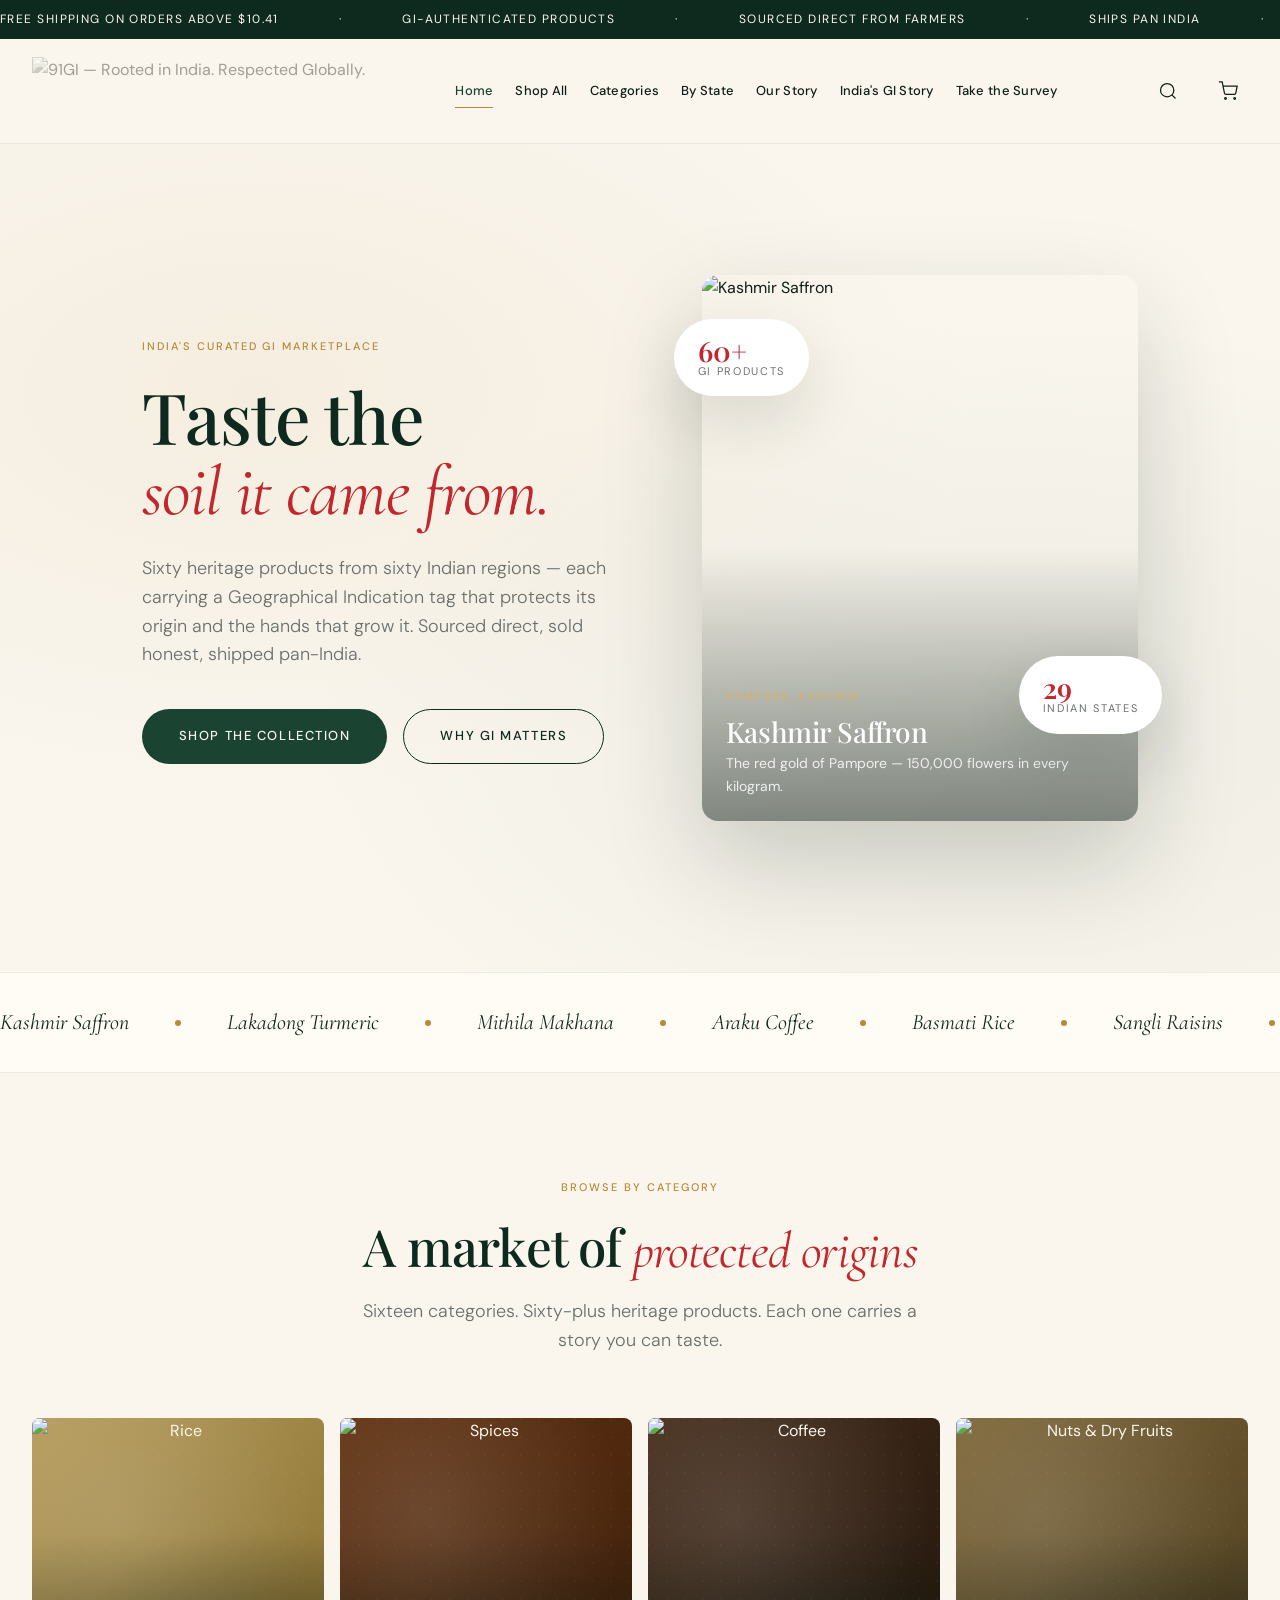
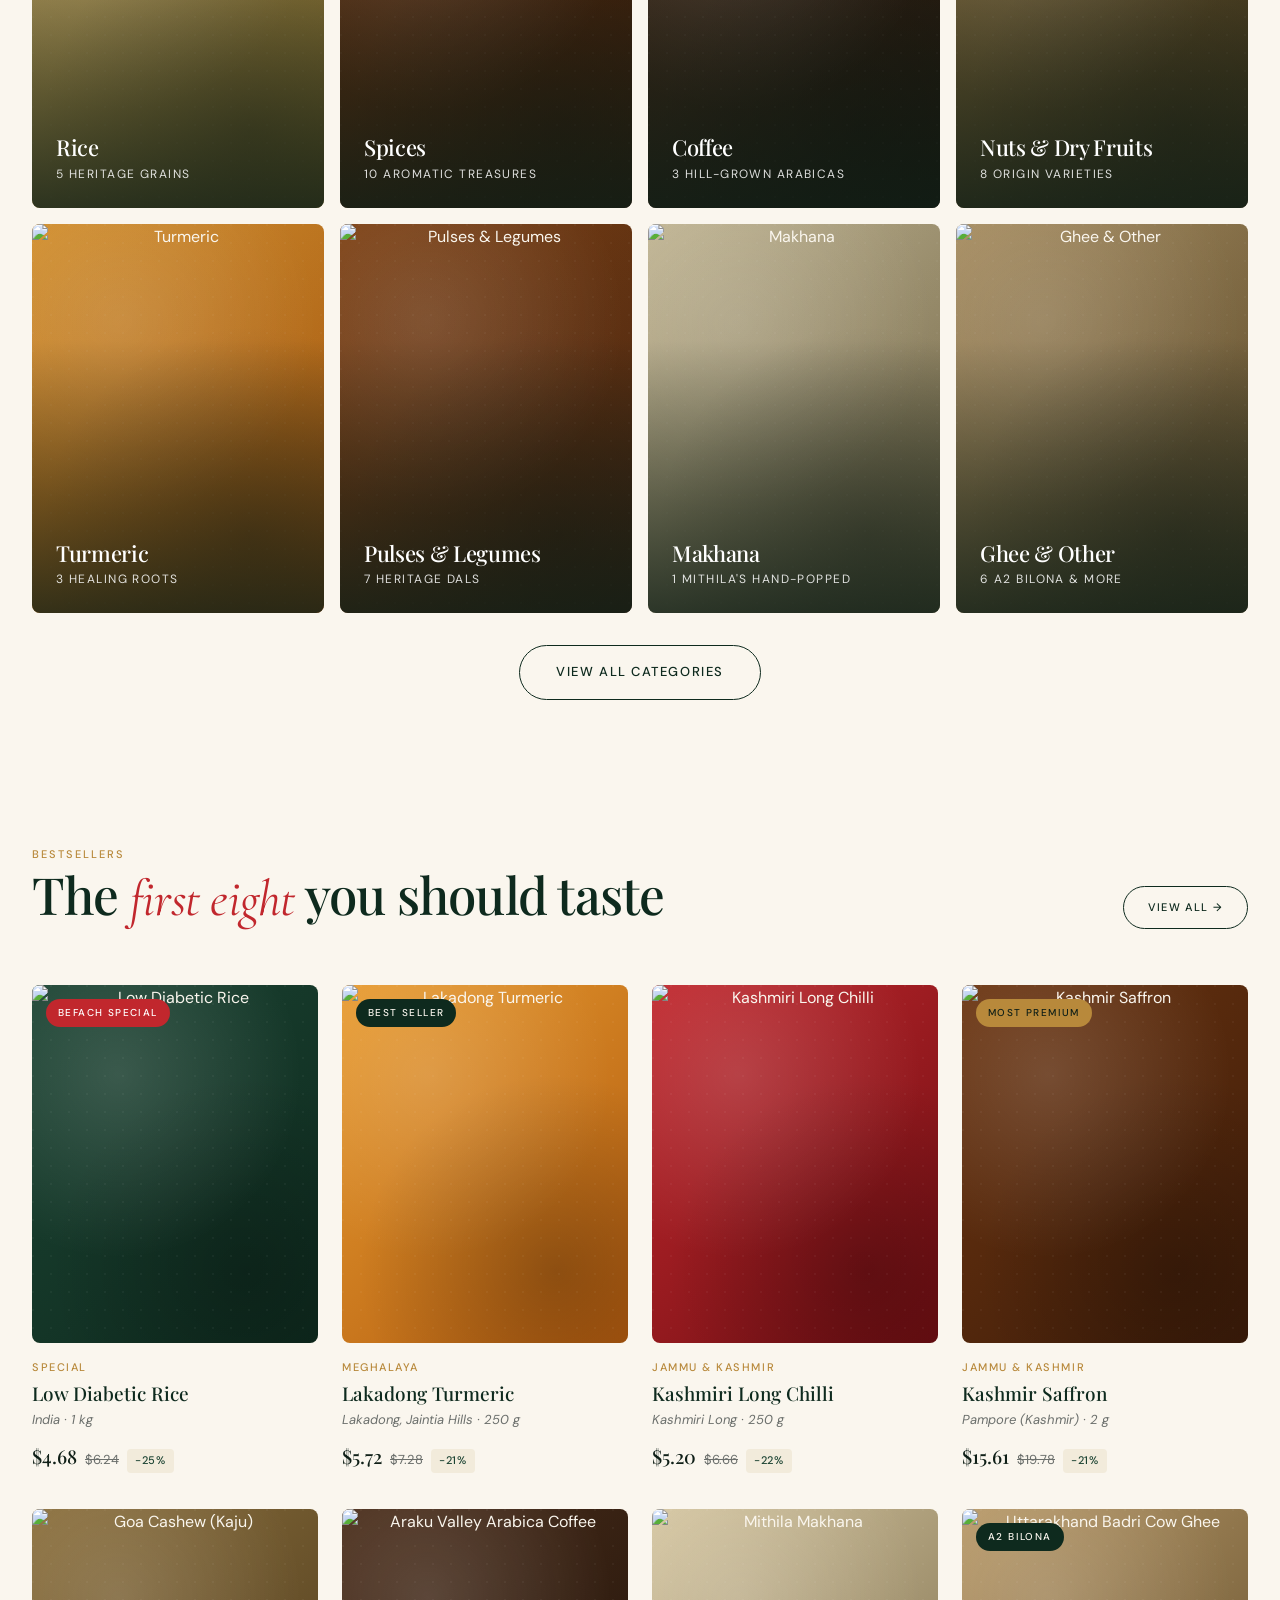
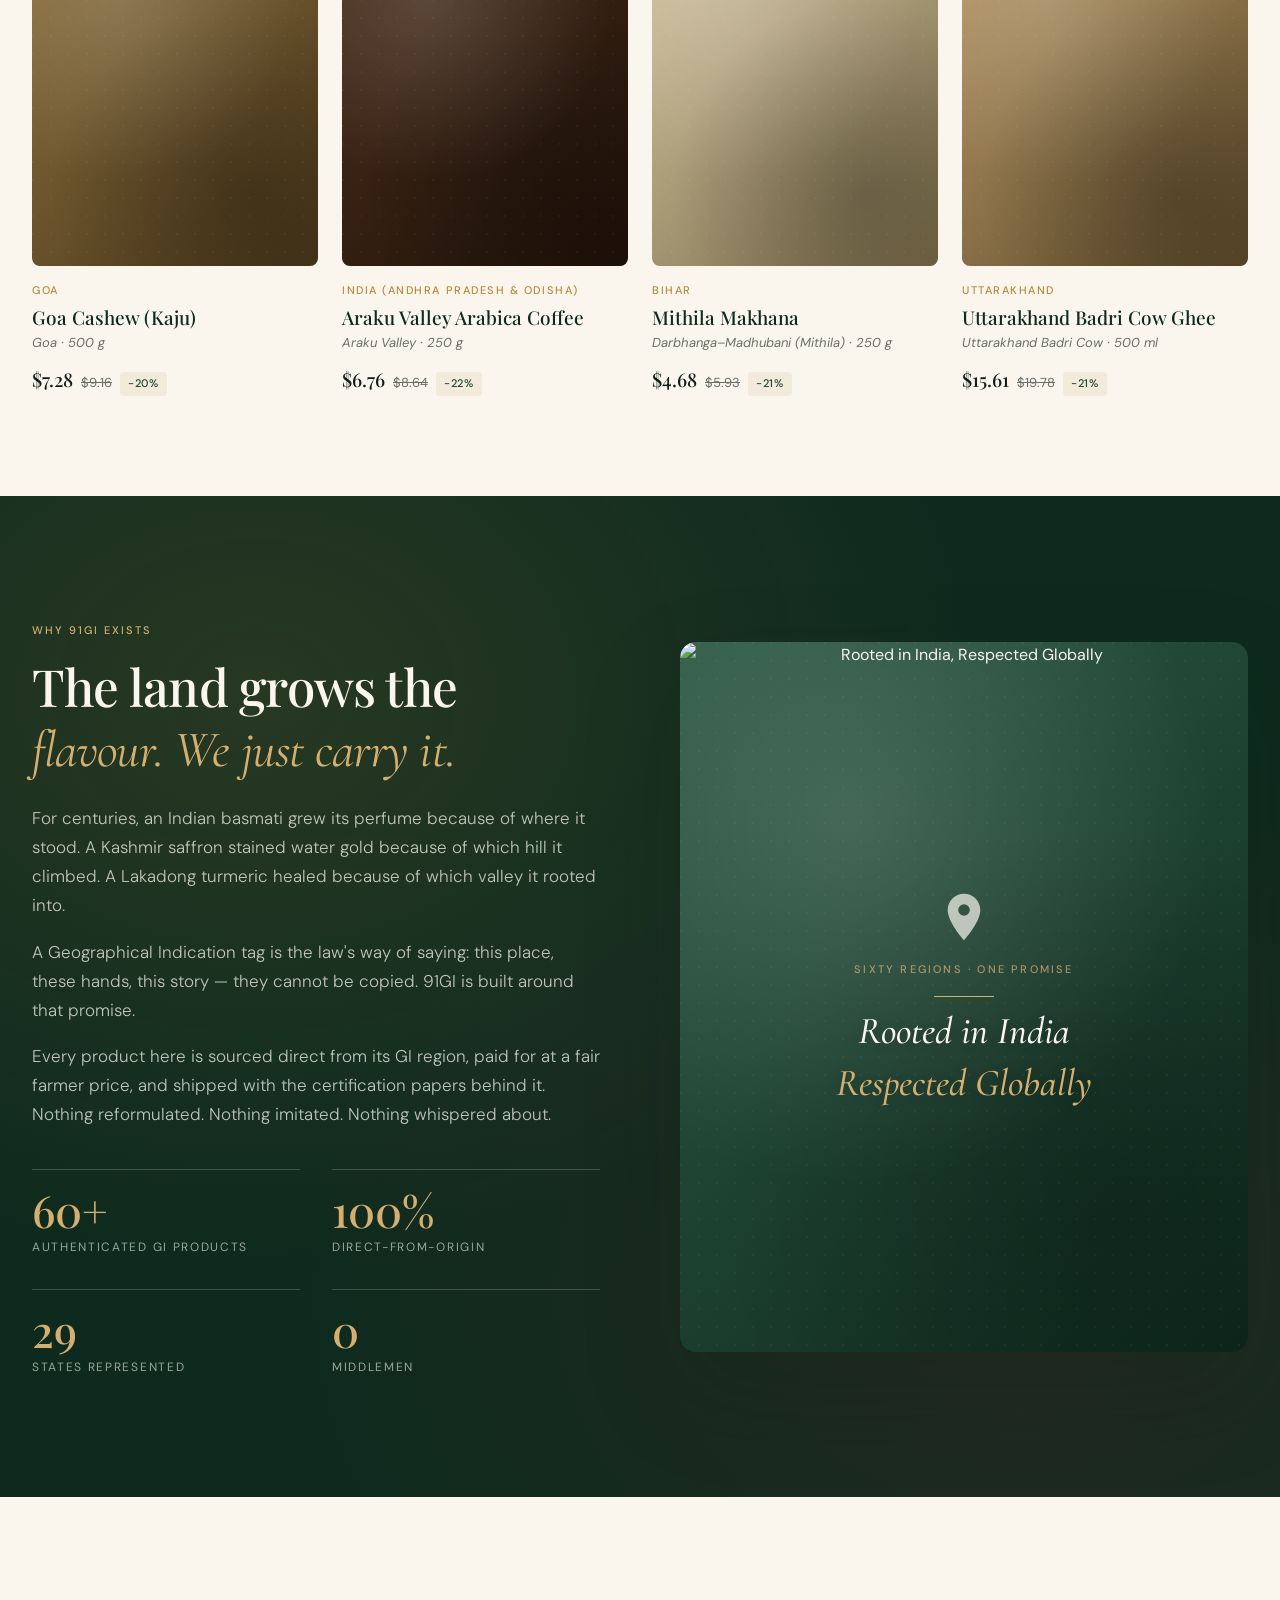
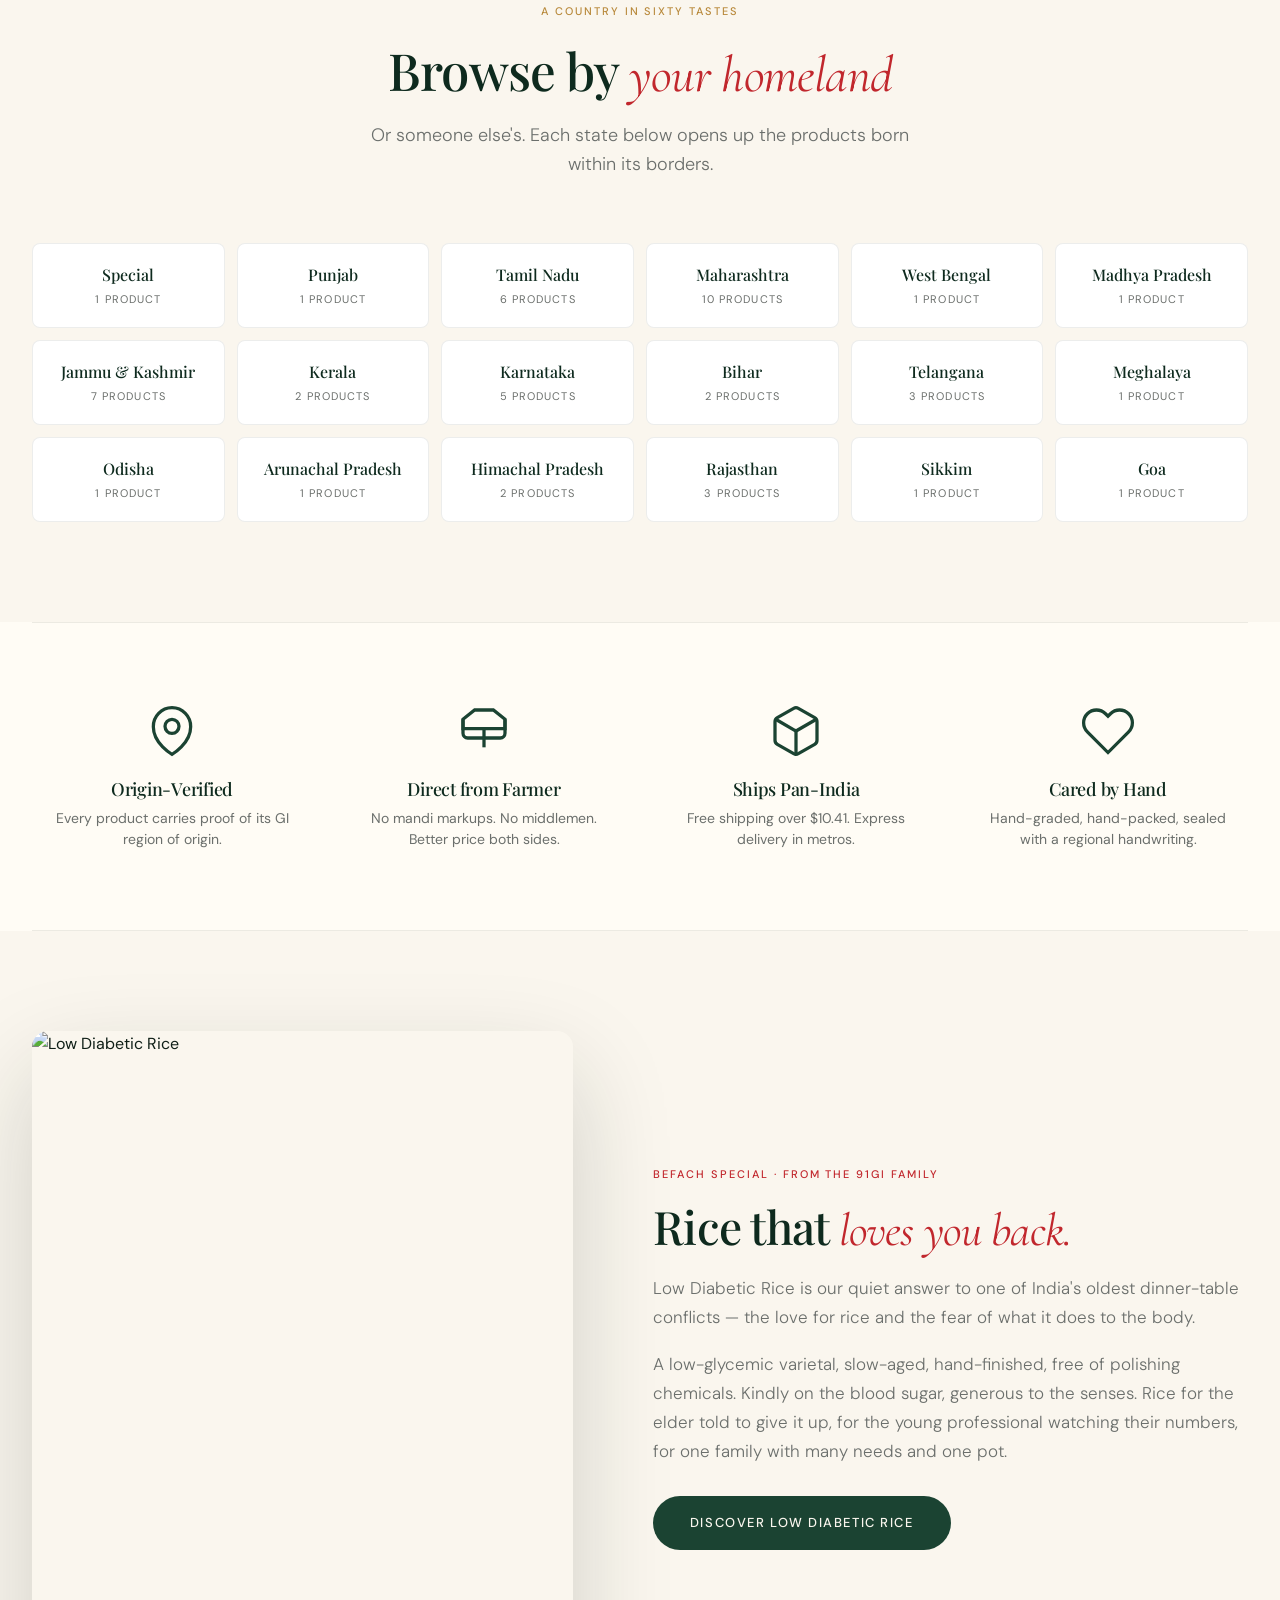
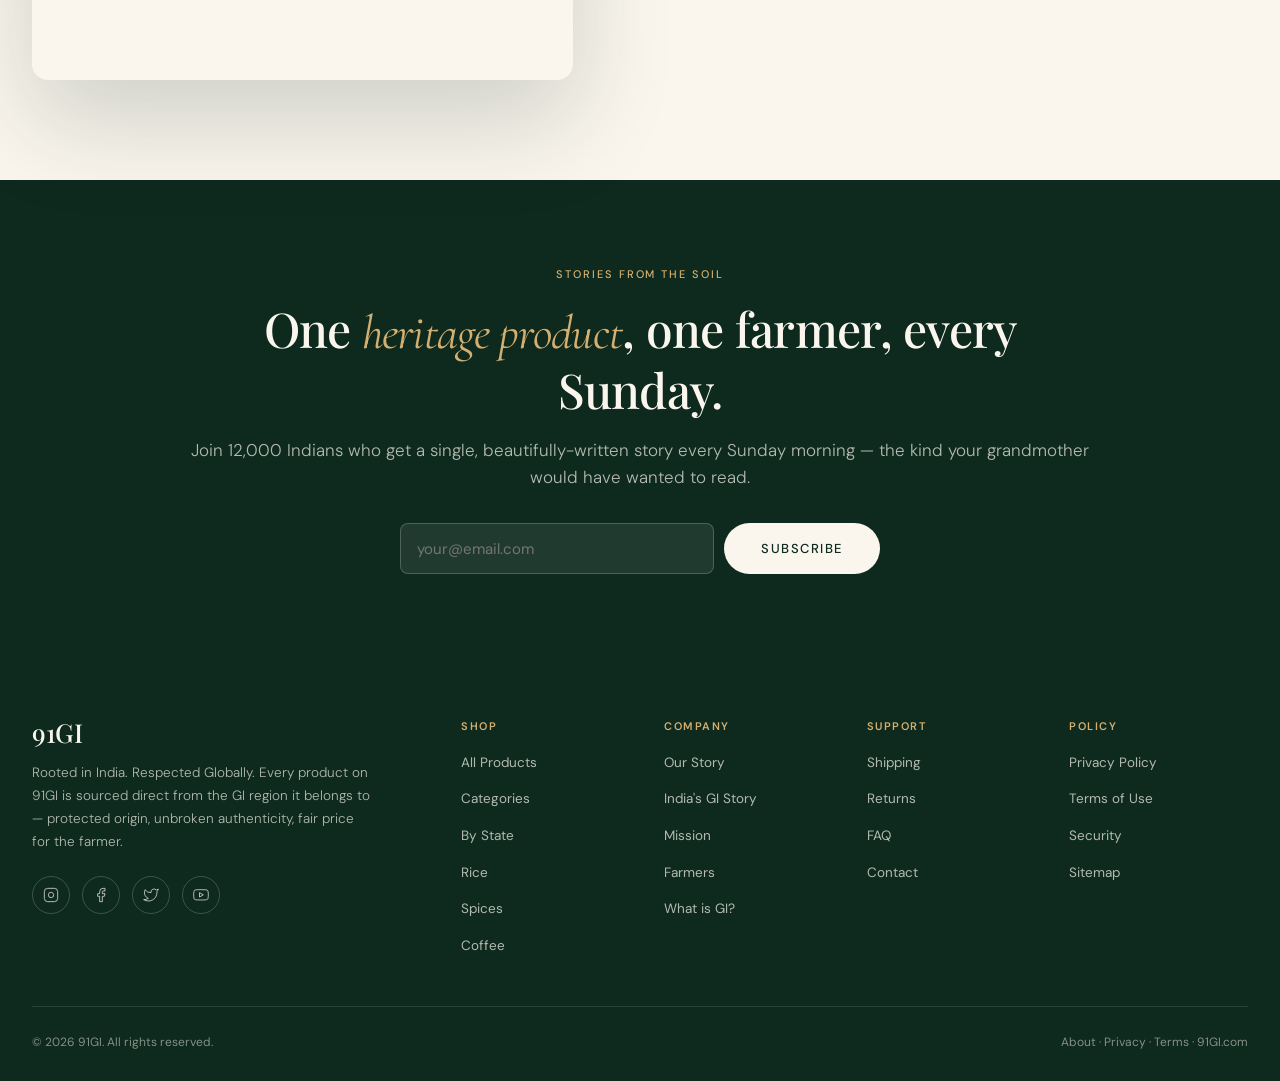
==== commit 134dc132: "Make GI tab read as verifiable proof; drop Befach from rice name GI Certification tab now leads with" ====
--- a/index.html
+++ b/index.html
@@ -250,7 +250,7 @@
     <div class="container">
       <div class="story-block-grid befach-grid">
         <div class="story-block-visual reveal" style="aspect-ratio: 1/1.2;">
-          <img src="/91GI_Images/Low_Diabetic_Rice.png" alt="Befach Low Diabetic Rice" />
+          <img src="/91GI_Images/Low_Diabetic_Rice.png" alt="Low Diabetic Rice" />
         </div>
         <div class="reveal delay-1">
           <span class="eyebrow" style="color: var(--vermillion);">Befach Special · From the 91GI Family</span>
@@ -258,7 +258,7 @@
             Rice that <em style="font-family: var(--font-display); font-style: italic; color: var(--vermillion); font-weight: 400;">loves you back.</em>
           </h2>
           <p style="font-size: 17px; color: var(--mute); margin-bottom: 18px; font-weight: 300; line-height: 1.7;">
-            Befach Low Diabetic Rice is our quiet answer to one of India's oldest dinner-table conflicts —
+            Low Diabetic Rice is our quiet answer to one of India's oldest dinner-table conflicts —
             the love for rice and the fear of what it does to the body.
           </p>
           <p style="font-size: 17px; color: var(--mute); margin-bottom: 30px; font-weight: 300; line-height: 1.7;">
@@ -266,7 +266,7 @@
             blood sugar, generous to the senses. Rice for the elder told to give it up, for the young
             professional watching their numbers, for one family with many needs and one pot.
           </p>
-          <a href="/product/?id=befach-low-diabetic-rice" class="btn btn-primary">Discover Befach Rice</a>
+          <a href="/product/?id=befach-low-diabetic-rice" class="btn btn-primary">Discover Low Diabetic Rice</a>
         </div>
       </div>
     </div>
--- a/assets/css/style.css
+++ b/assets/css/style.css
@@ -1638,6 +1638,133 @@
   color: var(--ink);
 }
 
+/* ---------- GI Certification tab: status + verifiable proof ---------- */
+.gi-status {
+  display: flex;
+  align-items: flex-start;
+  gap: 12px;
+  padding: 14px 16px;
+  margin-bottom: 6px;
+  border-radius: var(--radius);
+  border: 1px solid;
+}
+.gi-status.is-registered {
+  background: rgba(27, 67, 50, 0.06);
+  border-color: rgba(27, 67, 50, 0.22);
+  color: var(--forest);
+}
+.gi-status.is-pending {
+  background: rgba(184, 137, 59, 0.08);
+  border-color: rgba(184, 137, 59, 0.35);
+  color: #8A6420;
+}
+.gi-status-icon { flex-shrink: 0; display: inline-flex; margin-top: 1px; }
+.gi-status-label {
+  display: block;
+  font-size: 12px;
+  font-weight: 700;
+  letter-spacing: 0.14em;
+  text-transform: uppercase;
+}
+.gi-status-text {
+  display: block;
+  margin-top: 3px;
+  font-size: 13px;
+  line-height: 1.5;
+  color: var(--ink);
+}
+
+.gi-proof-heading {
+  margin: 18px 0 10px;
+  font-size: 11px;
+  font-weight: 600;
+  letter-spacing: 0.14em;
+  text-transform: uppercase;
+  color: var(--mute);
+}
+.gi-docs { display: grid; gap: 10px; }
+.gi-doc {
+  display: flex;
+  align-items: center;
+  gap: 14px;
+  padding: 14px 16px;
+  background: var(--cream-soft);
+  border: 1px solid var(--line-strong);
+  border-radius: var(--radius);
+  color: var(--ink);
+  text-decoration: none;
+  transition: border-color 0.2s var(--ease), box-shadow 0.2s var(--ease), transform 0.2s var(--ease);
+}
+.gi-doc:hover {
+  border-color: var(--gold);
+  box-shadow: var(--shadow-md);
+  transform: translateY(-1px);
+}
+.gi-doc:focus-visible { outline: 2px solid var(--gold); outline-offset: 2px; }
+.gi-doc-icon {
+  flex-shrink: 0;
+  display: inline-flex;
+  align-items: center;
+  justify-content: center;
+  width: 44px;
+  height: 44px;
+  border-radius: var(--radius);
+  background: var(--paper);
+  border: 1px solid var(--line);
+  color: var(--forest);
+}
+.gi-doc-body { flex: 1; min-width: 0; }
+.gi-doc-kicker {
+  display: block;
+  font-size: 11px;
+  font-weight: 600;
+  letter-spacing: 0.08em;
+  text-transform: uppercase;
+  color: var(--gold);
+}
+.gi-doc-title {
+  display: block;
+  margin-top: 2px;
+  font-family: var(--font-serif);
+  font-size: 16px;
+  color: var(--ink);
+}
+.gi-doc-meta {
+  display: block;
+  margin-top: 2px;
+  font-size: 12px;
+  color: var(--mute);
+  overflow-wrap: anywhere;
+}
+.gi-doc-cta {
+  flex-shrink: 0;
+  display: inline-flex;
+  align-items: center;
+  gap: 4px;
+  padding: 7px 12px;
+  border-radius: 999px;
+  background: var(--forest);
+  color: var(--cream-soft);
+  font-size: 12px;
+  font-weight: 600;
+  letter-spacing: 0.04em;
+}
+.gi-doc:hover .gi-doc-cta { background: var(--forest-deep); }
+
+.gi-note {
+  margin-top: 14px;
+  font-size: 12.5px;
+  line-height: 1.6;
+  color: var(--mute);
+}
+.gi-note a { color: var(--forest); text-decoration: underline; text-underline-offset: 2px; }
+
+@media (max-width: 600px) {
+  .gi-doc { gap: 12px; padding: 12px 14px; }
+  .gi-doc-icon { display: none; }
+  .gi-doc-cta { padding: 6px 10px; }
+}
+
 @media (max-width: 600px) {
   .pd-tabs { padding: 14px 16px 18px; }
   .pd-tablist { gap: 16px; }
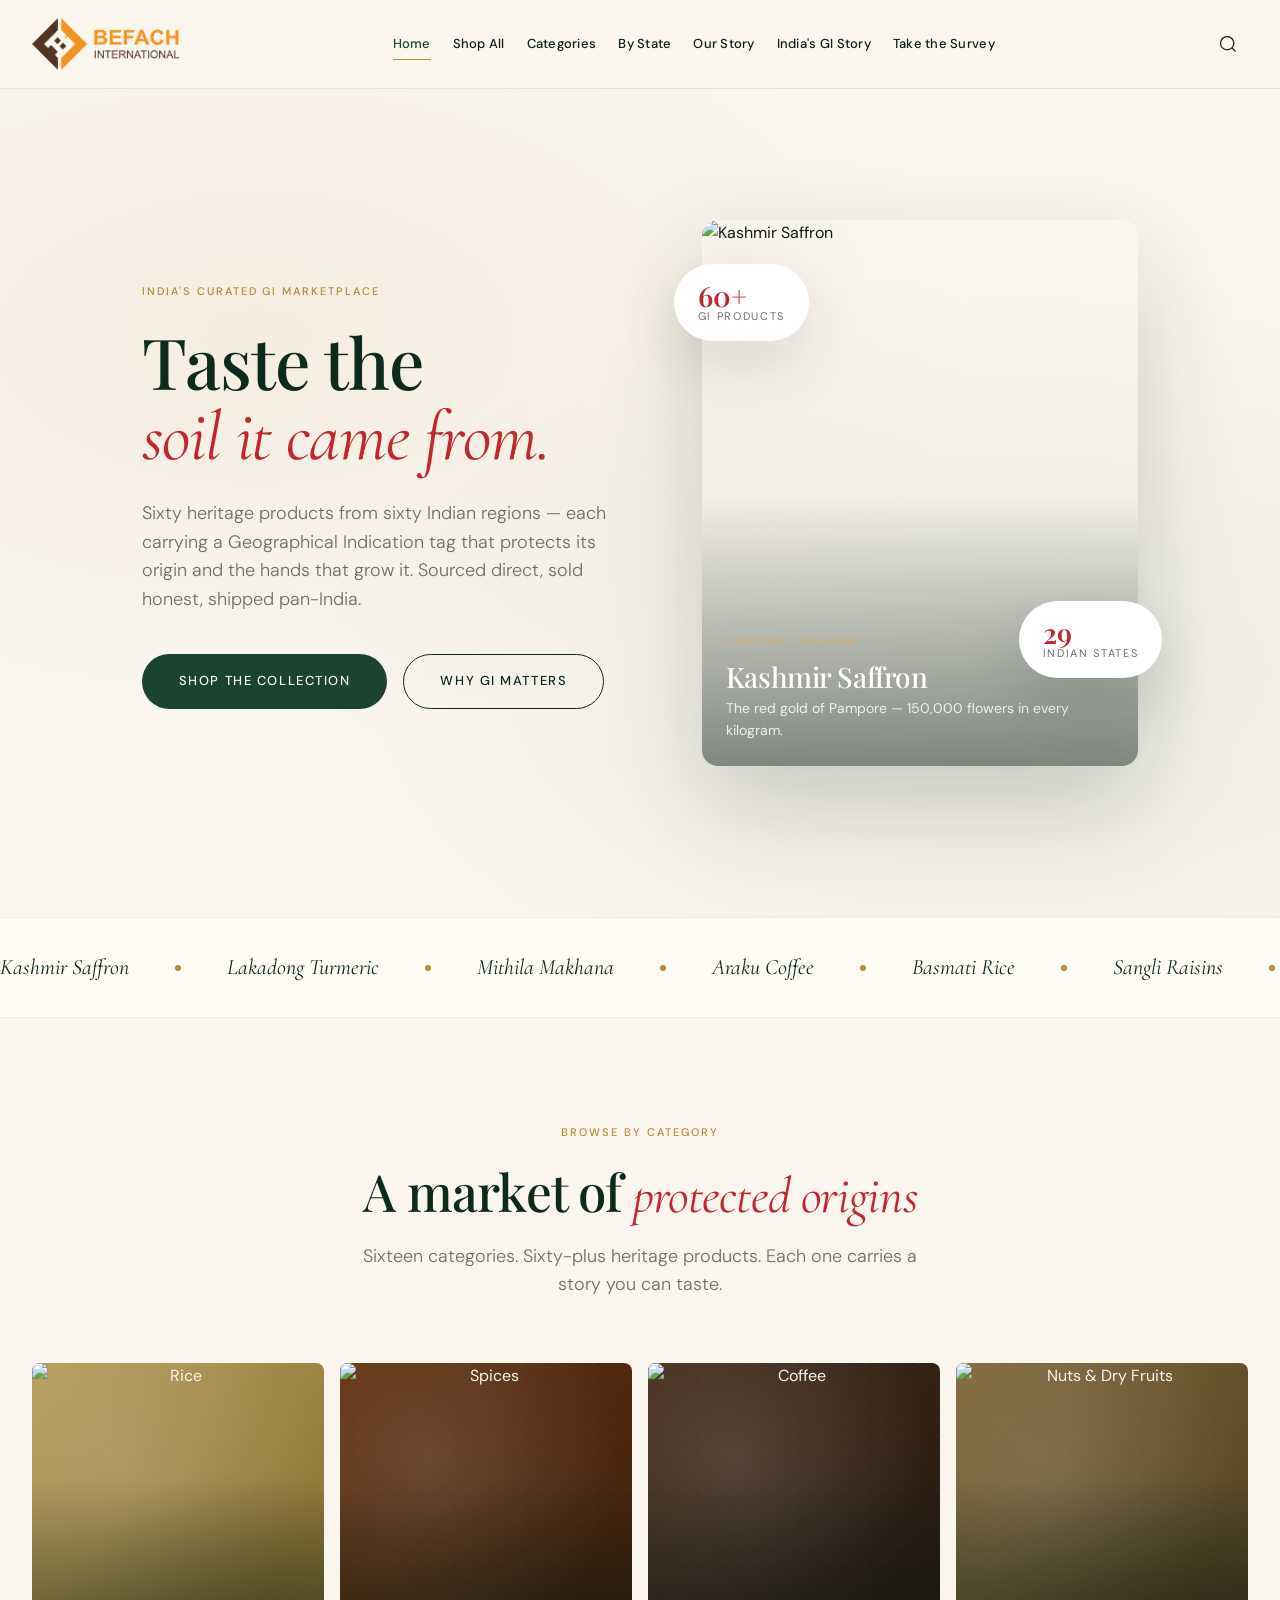
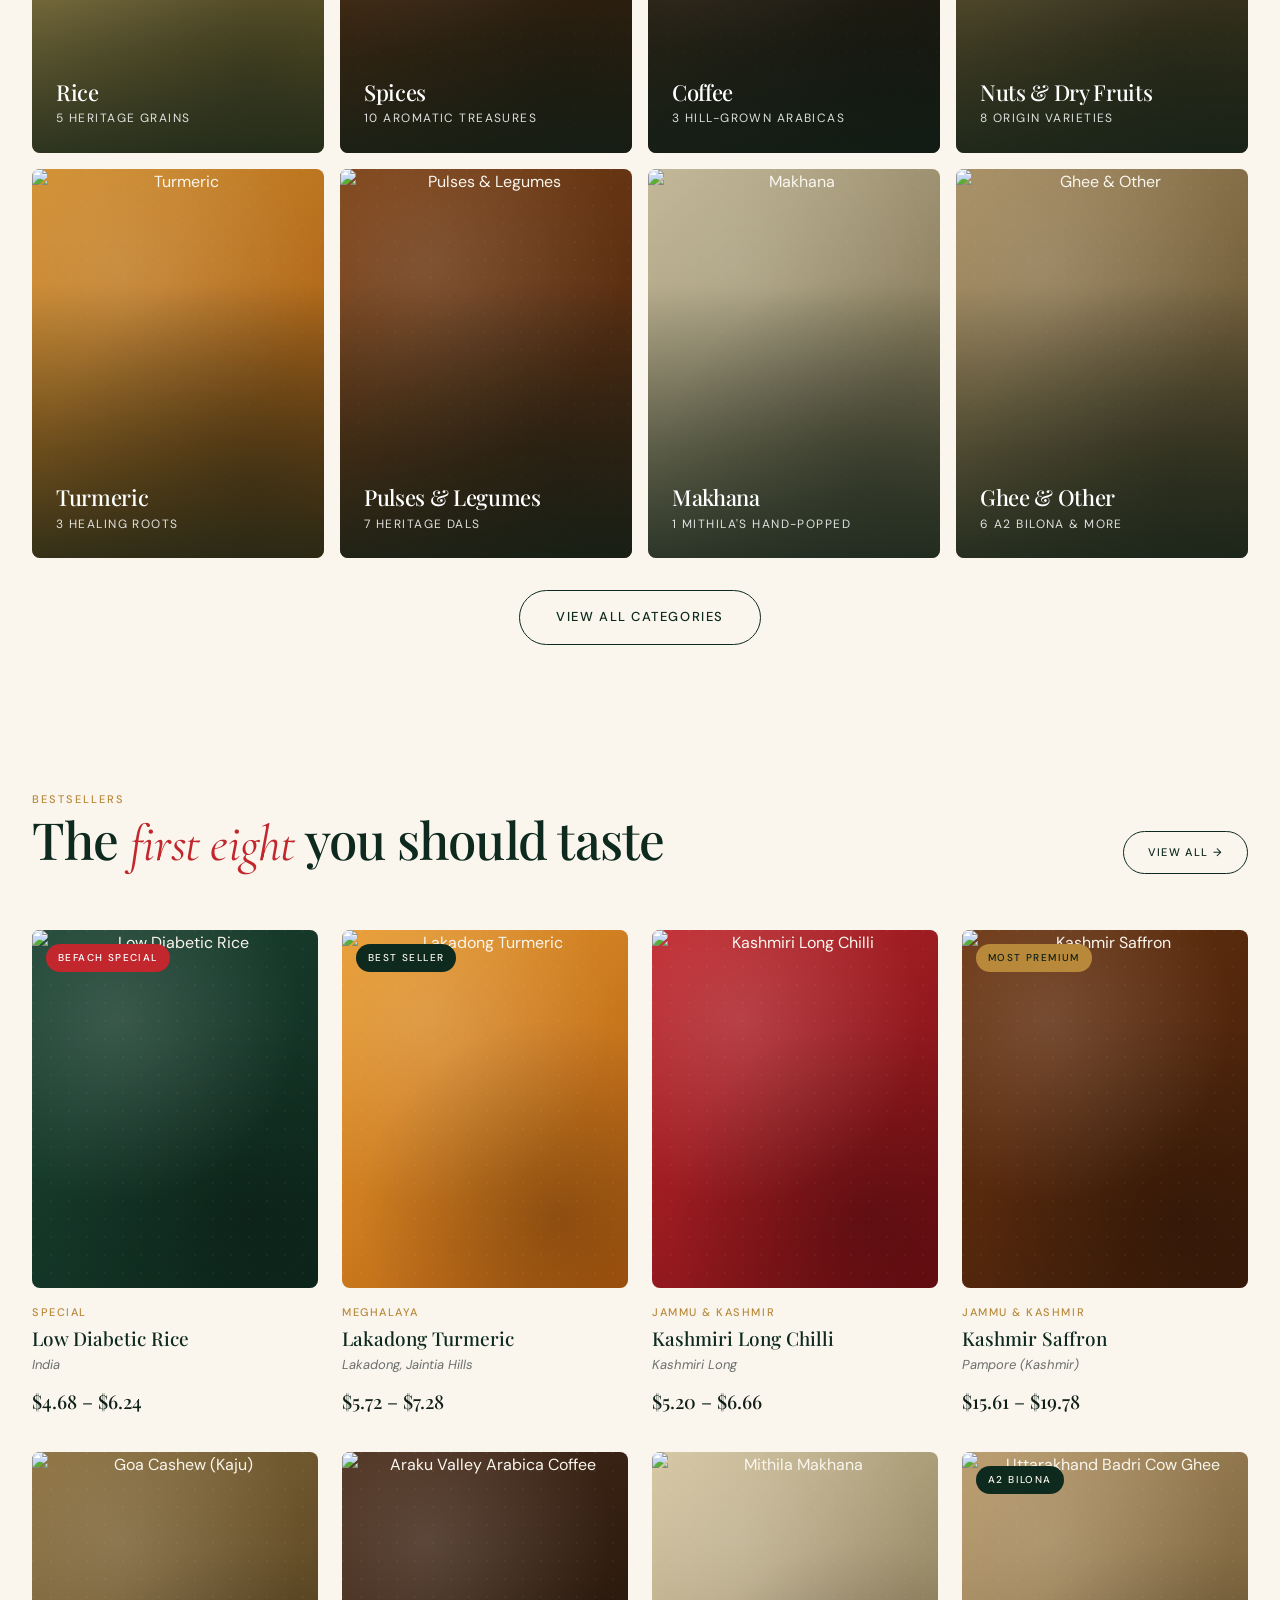
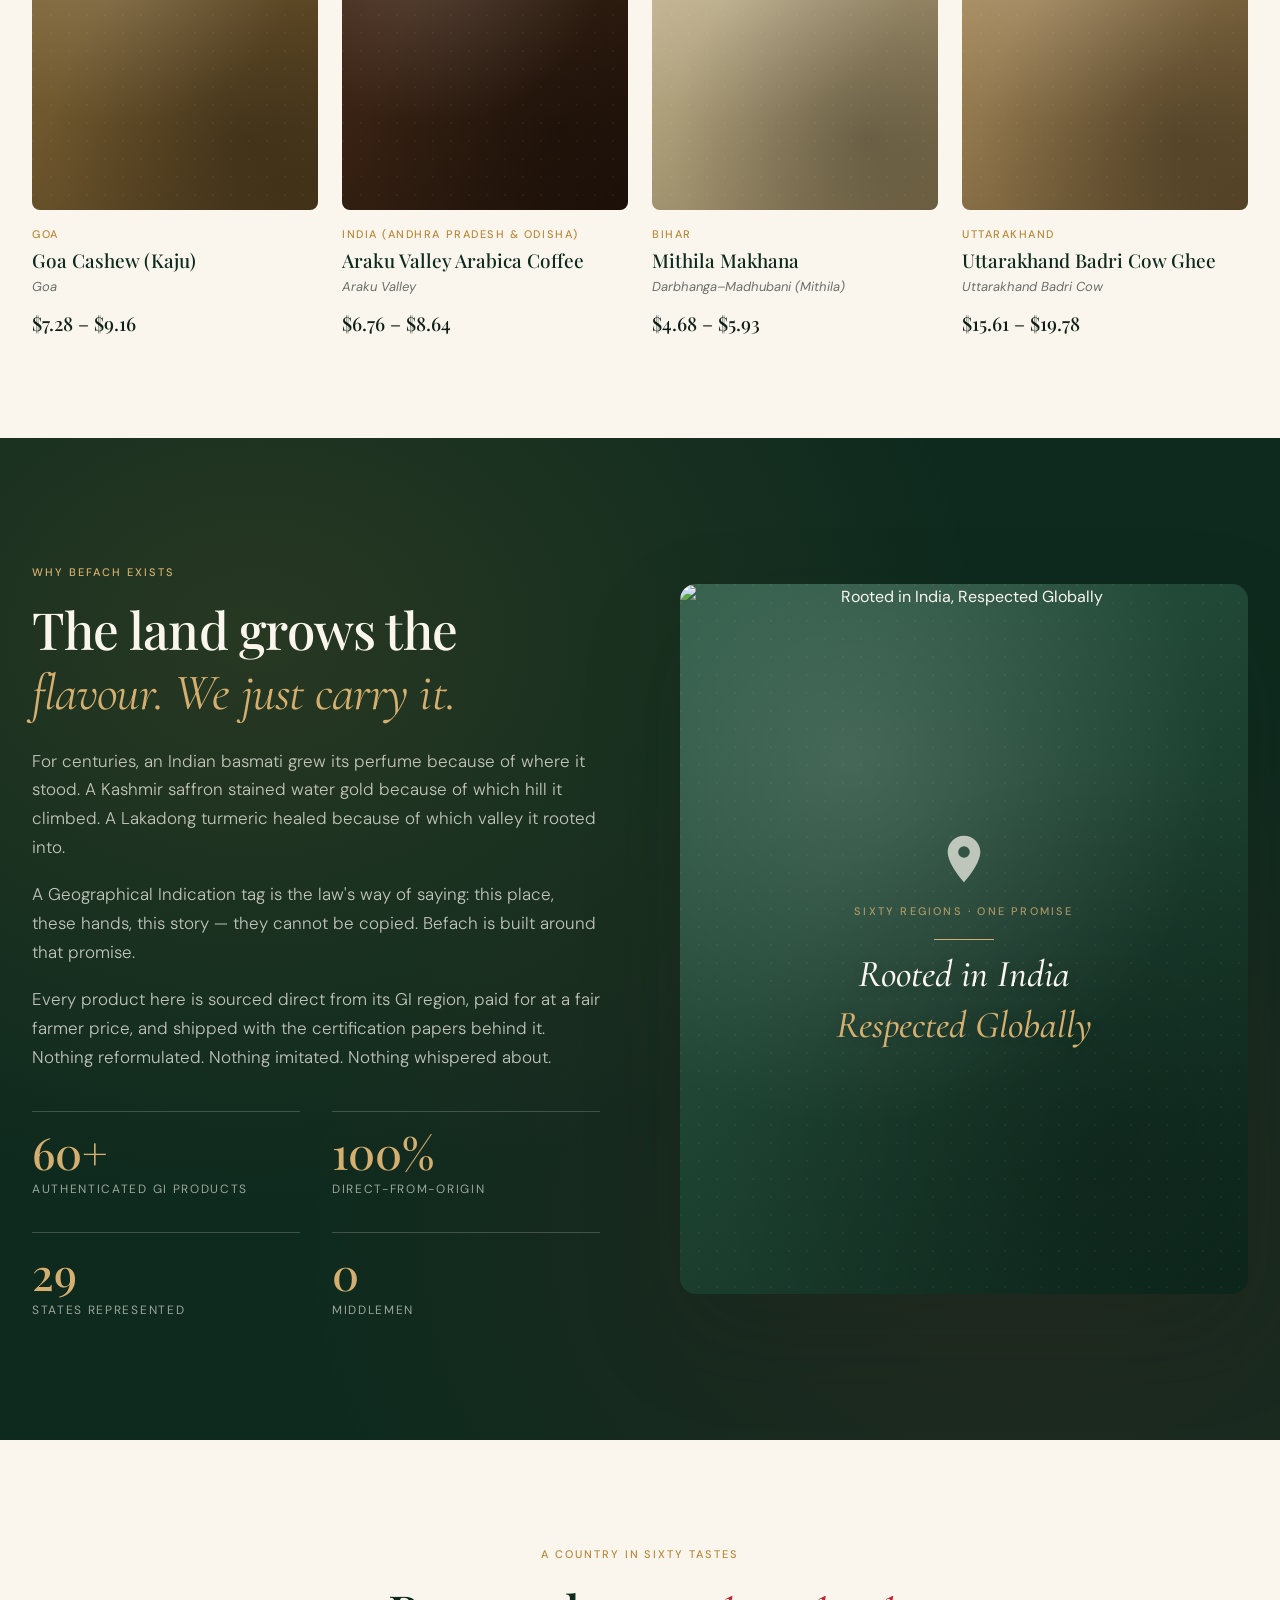
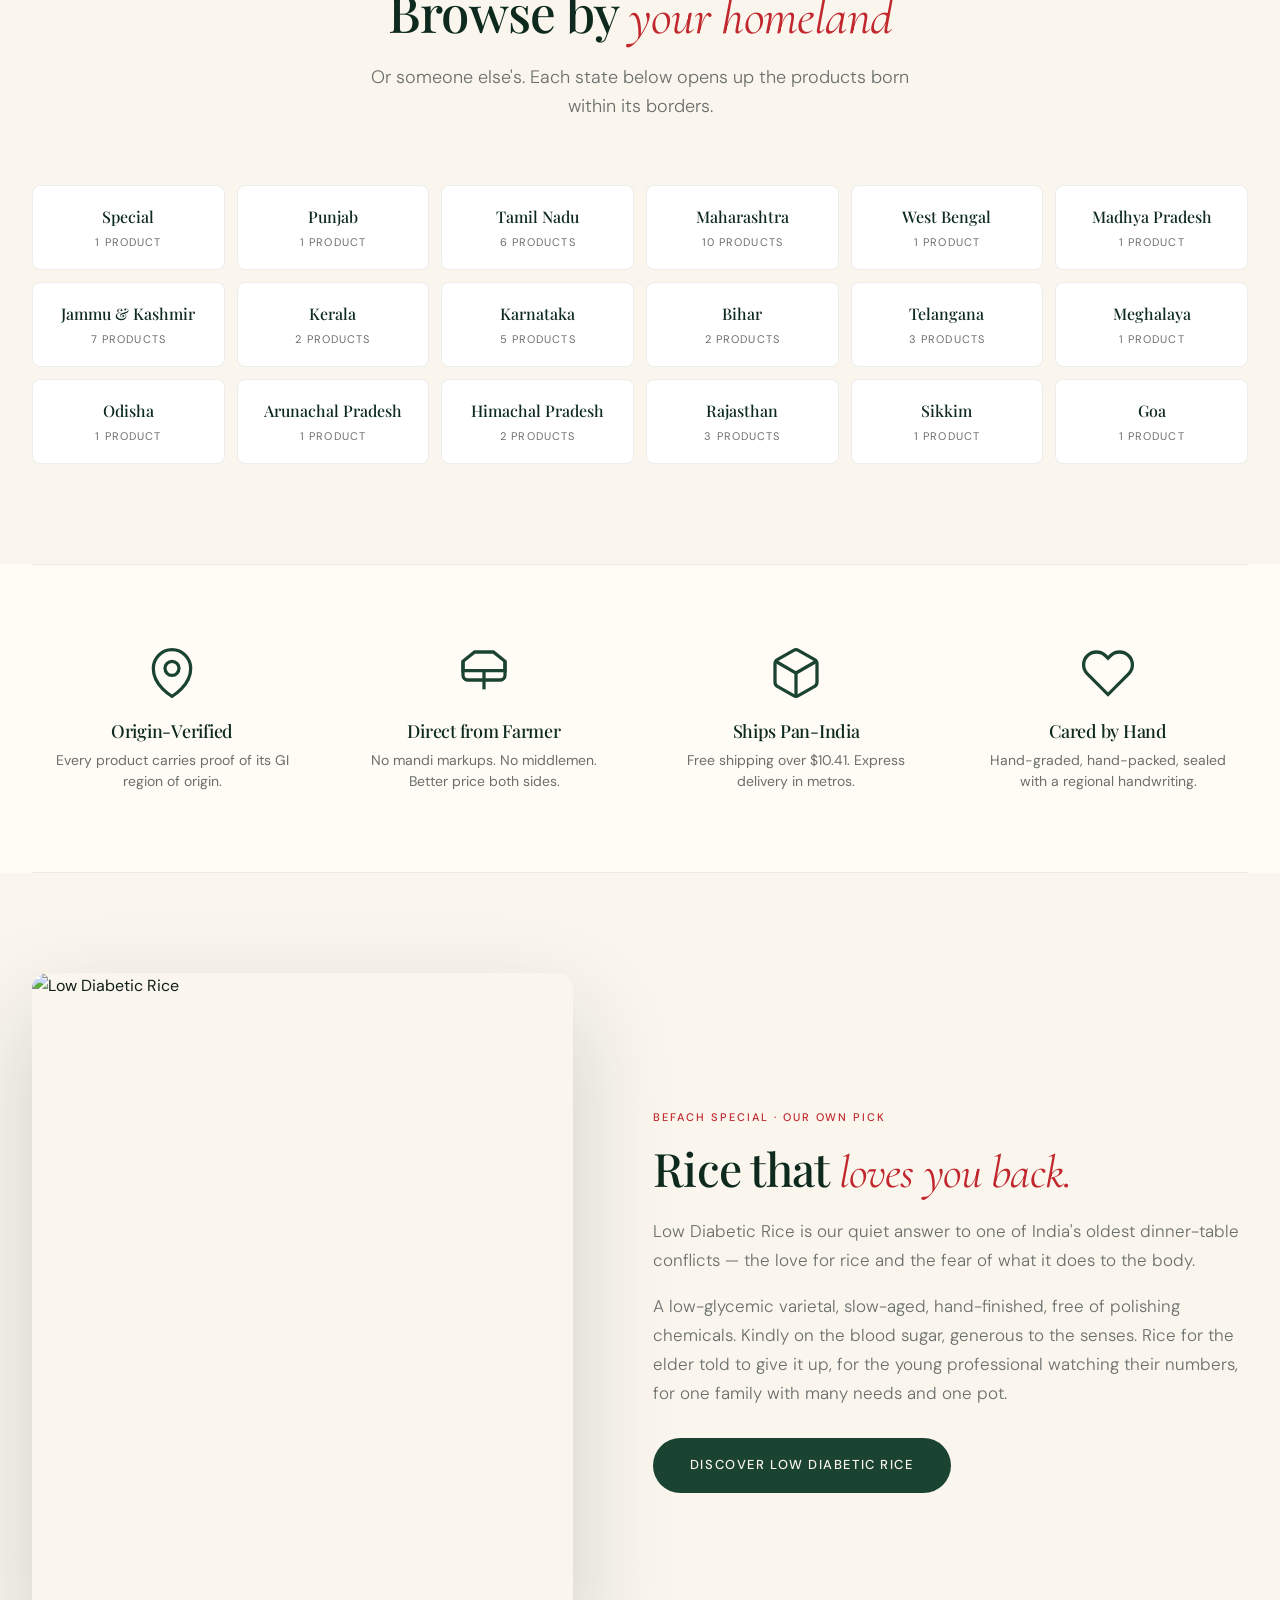
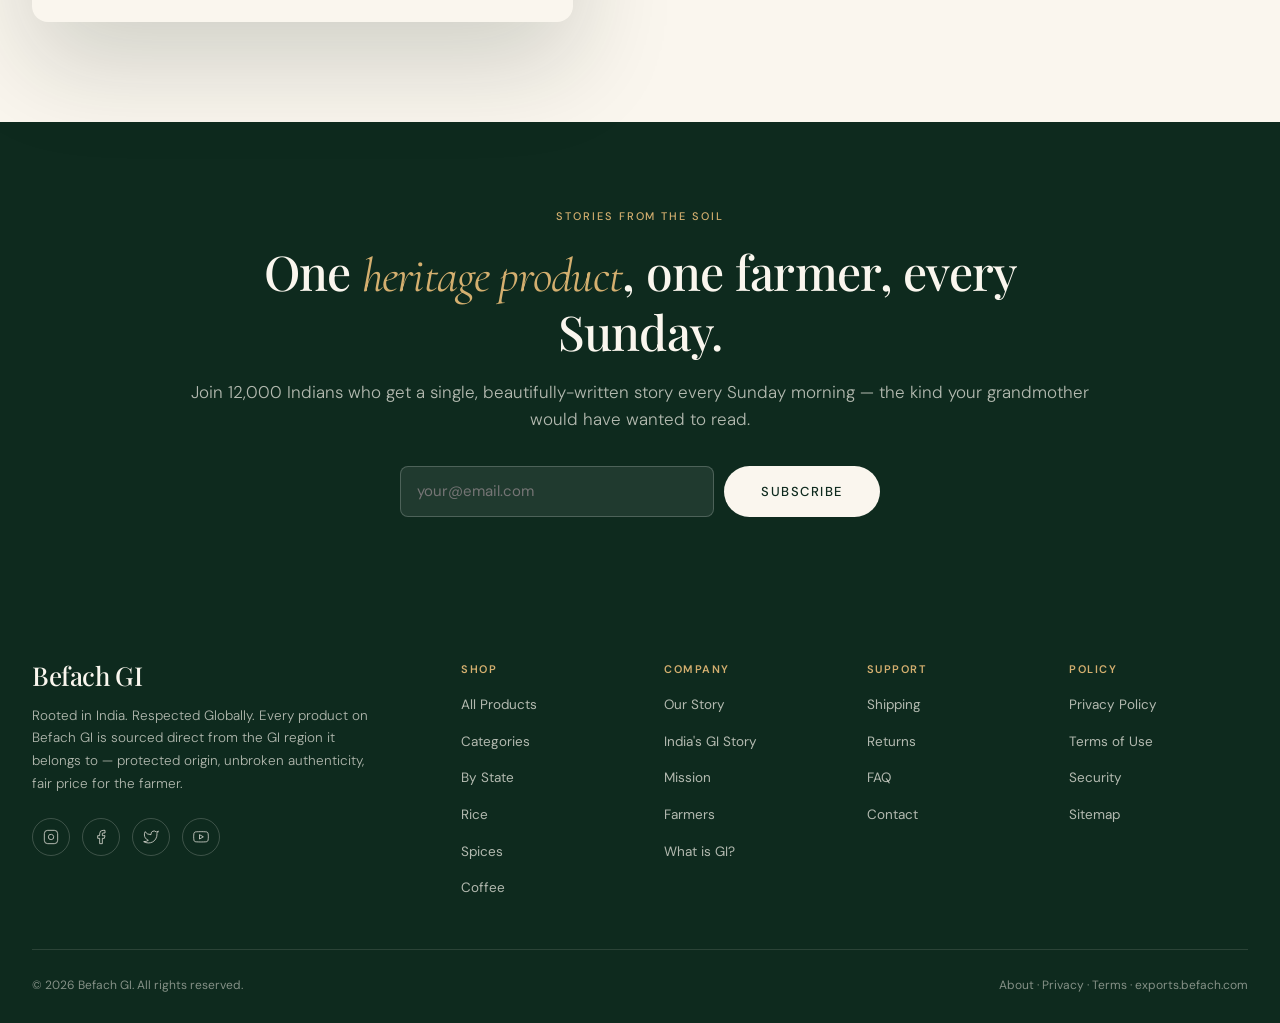
==== commit e83e01dd: "Replace 91GI with Befach across the site - Footer now says Befach GI, with exports.befach.com as the" ====
--- a/index.html
+++ b/index.html
@@ -3,9 +3,9 @@
 <head>
   <meta charset="UTF-8" />
   <meta name="viewport" content="width=device-width, initial-scale=1.0" />
-  <title>91GI — Rooted in India. Respected Globally. | GI-Tagged Products</title>
+  <title>Befach — Rooted in India. Respected Globally. | GI-Tagged Products</title>
   <meta name="description" content="Authentic GI-tagged products of India, sourced direct from origin. Kashmiri saffron, Mithila makhana, Lakadong turmeric, Araku coffee, Basmati rice & more." />
-  <link rel="icon" type="image/png" href="/91GI_logo.png" />
+  <link rel="icon" type="image/png" href="/befach_favicon.png" />
   <link rel="stylesheet" href="/assets/css/style.css" />
   <!-- Microsoft Clarity -->
   <script type="text/javascript">
@@ -133,7 +133,7 @@
     <div class="container">
       <div class="story-block-grid">
         <div class="story-block-text reveal">
-          <span class="eyebrow">Why 91GI Exists</span>
+          <span class="eyebrow">Why Befach Exists</span>
           <h2>The land grows the<br /><em>flavour. We just carry it.</em></h2>
           <p>
             For centuries, an Indian basmati grew its perfume because of where it stood. A Kashmir saffron stained
@@ -142,7 +142,7 @@
           </p>
           <p>
             A Geographical Indication tag is the law's way of saying: this place, these hands, this story — they
-            cannot be copied. 91GI is built around that promise.
+            cannot be copied. Befach is built around that promise.
           </p>
           <p>
             Every product here is sourced direct from its GI region, paid for at a fair farmer price, and shipped
@@ -253,7 +253,7 @@
           <img src="/91GI_Images/Low_Diabetic_Rice.png" alt="Low Diabetic Rice" />
         </div>
         <div class="reveal delay-1">
-          <span class="eyebrow" style="color: var(--vermillion);">Befach Special · From the 91GI Family</span>
+          <span class="eyebrow" style="color: var(--vermillion);">Befach Special · Our Own Pick</span>
           <h2 style="font-size: clamp(1.8rem, 3.6vw, 3rem); margin: 16px 0 20px; line-height: 1.05;">
             Rice that <em style="font-family: var(--font-display); font-style: italic; color: var(--vermillion); font-weight: 400;">loves you back.</em>
           </h2>
@@ -283,7 +283,7 @@
         Join 12,000 Indians who get a single, beautifully-written story every Sunday morning — the kind your grandmother
         would have wanted to read.
       </p>
-      <form onsubmit="event.preventDefault(); showToast('Welcome to the 91GI letters');" style="max-width: 480px; margin: 0 auto; display: flex; gap: 10px; flex-wrap: wrap;">
+      <form onsubmit="event.preventDefault(); showToast('Welcome to the Befach letters');" style="max-width: 480px; margin: 0 auto; display: flex; gap: 10px; flex-wrap: wrap;">
         <input type="email" required placeholder="your@email.com" class="form-input" style="flex: 1; min-width: 220px; background: rgba(255,255,255,0.08); border-color: rgba(255,255,255,0.2); color: var(--cream);" />
         <button type="submit" class="btn btn-cream">Subscribe</button>
       </form>
--- a/assets/css/style.css
+++ b/assets/css/style.css
@@ -1,6 +1,6 @@
 /* ============================================
-   91GI — Premium GI Products Store
-   Color Palette inspired by the 91GI logo:
+   Befach — Premium GI Products Store
+   Color Palette inspired by the Befach logo:
    - Deep forest green (logo text)
    - Warm cream (background)
    - Vermillion red (location pin)
@@ -75,8 +75,7 @@
   to { opacity: 1; transform: translateY(0); }
 }
 
-/* Keep the banner, nav and footer fixed across the transition (no flicker) */
-.top-banner { view-transition-name: vt-banner; }
+/* Keep the nav and footer fixed across the transition (no flicker) */
 .nav { view-transition-name: vt-nav; }
 .footer { view-transition-name: vt-footer; }
 
@@ -174,31 +173,6 @@
 @media (max-width: 768px) {
   .container, .container-narrow { padding: 0 20px; }
 }
-
-/* ============================================
-   TOP BANNER
-   ============================================ */
-.top-banner {
-  background: var(--forest-deep);
-  color: var(--cream);
-  font-size: 12px;
-  letter-spacing: 0.12em;
-  text-transform: uppercase;
-  padding: 10px 0;
-  text-align: center;
-  font-weight: 400;
-  position: relative;
-  overflow: hidden;
-}
-
-.top-banner-track {
-  display: flex;
-  gap: 60px;
-  white-space: nowrap;
-  animation: marquee 30s linear infinite;
-}
-
-.top-banner-track > span { flex-shrink: 0; }
 
 @keyframes marquee {
   from { transform: translateX(0); }
@@ -240,7 +214,7 @@
 }
 
 .nav-logo img {
-  height: 68px;
+  height: 52px;
   width: auto;
 }
 
@@ -300,23 +274,6 @@
 
 .nav-icon-btn svg { width: 20px; height: 20px; }
 
-.cart-badge {
-  position: absolute;
-  top: 4px;
-  right: 4px;
-  background: var(--vermillion);
-  color: white;
-  font-size: 10px;
-  font-weight: 600;
-  width: 17px;
-  height: 17px;
-  border-radius: 50%;
-  display: flex;
-  align-items: center;
-  justify-content: center;
-  font-family: var(--font-sans);
-}
-
 .mobile-toggle {
   display: none;
   flex-direction: column;
@@ -342,7 +299,7 @@
   .nav-links { display: none; }
   .mobile-toggle { display: flex; }
   .nav-inner { padding: 12px 0; }
-  .nav-logo img { height: 52px; }
+  .nav-logo img { height: 42px; }
 }
 
 /* Mobile menu */
@@ -884,22 +841,6 @@
   font-family: var(--font-serif);
   font-size: 19px;
   color: var(--ink);
-  font-weight: 500;
-}
-
-.price-mrp {
-  font-size: 13px;
-  color: var(--mute);
-  text-decoration: line-through;
-}
-
-.price-discount {
-  font-size: 11px;
-  background: var(--cream-deep);
-  color: var(--forest);
-  padding: 3px 8px;
-  border-radius: 4px;
-  letter-spacing: 0.06em;
   font-weight: 500;
 }
 
@@ -1405,56 +1346,23 @@
 
 .product-detail-price {
   display: flex;
-  align-items: baseline;
-  gap: 14px;
-  margin-bottom: 28px;
+  flex-direction: column;
+  gap: 6px;
+  margin-bottom: 24px;
 }
 
 .product-detail-price .price {
   font-size: 32px;
-}
-
-.product-detail-price .price-mrp {
-  font-size: 18px;
-}
-
-.qty-cart {
-  display: flex;
-  gap: 14px;
-  margin-bottom: 32px;
-}
-
-.qty-control {
-  display: flex;
-  align-items: center;
-  background: var(--paper);
-  border: 1px solid var(--line-strong);
-  border-radius: 999px;
-  overflow: hidden;
-}
-
-.qty-btn {
-  width: 44px;
-  height: 52px;
-  display: flex;
-  align-items: center;
-  justify-content: center;
-  font-size: 20px;
-  color: var(--forest-deep);
-  font-weight: 400;
-}
-
-.qty-display {
-  width: 40px;
-  text-align: center;
-  font-family: var(--font-serif);
-  font-size: 18px;
-  color: var(--forest-deep);
-  font-weight: 500;
-}
-
-.btn-add-cart {
-  flex: 1;
+  line-height: 1.15;
+}
+
+.price-note {
+  font-size: 13px;
+  color: var(--mute);
+}
+
+.btn-quote {
+  width: 100%;
   background: var(--forest);
   color: var(--cream);
   padding: 16px 28px;
@@ -1470,15 +1378,214 @@
   gap: 10px;
 }
 
-.btn-add-cart:hover {
+.btn-quote:hover {
   background: var(--forest-deep);
   transform: translateY(-1px);
   box-shadow: 0 8px 20px rgba(27, 67, 50, 0.25);
 }
 
-.btn-add-cart.added {
-  background: var(--gold);
+.btn-quote:disabled {
+  opacity: 0.6;
+  cursor: progress;
+  transform: none;
+  box-shadow: none;
+}
+
+.btn-quote-cta {
+  margin-bottom: 20px;
+}
+
+/* ---------- Seller box: "Sold by Befach International" ---------- */
+.seller-card {
+  background: var(--cream-soft);
+  border: 1px solid var(--line);
+  border-radius: var(--radius);
+  padding: 20px;
+  margin-bottom: 28px;
+}
+
+.seller-head {
+  display: flex;
+  align-items: center;
+  gap: 16px;
+}
+
+.seller-logo {
+  flex-shrink: 0;
+  width: 116px;
+  height: 64px;
+  padding: 8px 10px;
+  background: #fff;
+  border: 1px solid var(--line);
+  border-radius: var(--radius-sm);
+  display: flex;
+  align-items: center;
+  justify-content: center;
+}
+
+.seller-logo img {
+  max-width: 100%;
+  max-height: 100%;
+  object-fit: contain;
+}
+
+.seller-id {
+  display: flex;
+  flex-direction: column;
+  gap: 3px;
+  min-width: 0;
+}
+
+.seller-label {
+  font-size: 10.5px;
+  letter-spacing: 0.16em;
+  text-transform: uppercase;
+  color: var(--mute);
+}
+
+.seller-name {
+  font-family: var(--font-serif);
+  font-size: 20px;
+  line-height: 1.2;
+  font-weight: 500;
+  color: var(--forest-deep);
+}
+
+.seller-name:hover { color: var(--forest); text-decoration: underline; }
+
+.seller-place {
+  display: flex;
+  align-items: center;
+  gap: 8px;
+  font-size: 14px;
   color: var(--ink);
+}
+
+.seller-flag {
+  width: 21px;
+  height: 14px;
+  flex-shrink: 0;
+  border-radius: 2px;
+  box-shadow: 0 0 0 1px var(--line-strong);
+}
+
+.seller-ops {
+  margin: 14px 0 0;
+  font-size: 13px;
+  color: var(--mute);
+}
+
+.seller-ops strong { color: var(--ink); font-weight: 500; }
+
+.seller-contacts {
+  list-style: none;
+  margin: 14px 0 16px;
+  padding: 14px 0 0;
+  border-top: 1px solid var(--line);
+  display: flex;
+  flex-direction: column;
+  gap: 10px;
+}
+
+.seller-contacts a {
+  display: flex;
+  align-items: center;
+  gap: 12px;
+  font-size: 14.5px;
+  color: var(--ink);
+  min-width: 0;
+}
+
+.seller-contacts a:hover { color: var(--forest); }
+
+.seller-contact-icon {
+  flex-shrink: 0;
+  width: 34px;
+  height: 34px;
+  border-radius: 50%;
+  background: var(--cream-deep);
+  color: var(--forest);
+  display: grid;
+  place-items: center;
+}
+
+.seller-contact-icon svg { width: 16px; height: 16px; }
+.seller-contact-icon.is-whatsapp { background: #25D366; color: #fff; }
+
+.seller-contact-label {
+  display: block;
+  font-size: 10.5px;
+  letter-spacing: 0.14em;
+  text-transform: uppercase;
+  color: var(--mute);
+  line-height: 1.4;
+}
+
+.seller-email { overflow-wrap: break-word; }
+
+.btn-contact-seller {
+  width: 100%;
+  padding: 14px 24px;
+  border: 1.5px solid var(--forest);
+  border-radius: 999px;
+  background: #fff;
+  color: var(--forest);
+  font-size: 13px;
+  letter-spacing: 0.14em;
+  text-transform: uppercase;
+  font-weight: 500;
+  display: flex;
+  align-items: center;
+  justify-content: center;
+  gap: 10px;
+  transition: all 0.3s var(--ease);
+}
+
+.btn-contact-seller svg { width: 18px; height: 18px; }
+
+.btn-contact-seller:hover {
+  background: var(--forest);
+  color: var(--cream);
+  transform: translateY(-1px);
+}
+
+.seller-share {
+  display: flex;
+  align-items: center;
+  flex-wrap: wrap;
+  gap: 10px;
+  margin-top: 16px;
+  font-size: 13px;
+  color: var(--mute);
+}
+
+.seller-share-btn {
+  width: 32px;
+  height: 32px;
+  border-radius: 50%;
+  display: grid;
+  place-items: center;
+  color: #fff;
+  transition: transform 0.2s var(--ease), opacity 0.2s var(--ease);
+}
+
+.seller-share-btn svg { width: 16px; height: 16px; }
+.seller-share-btn:hover { transform: translateY(-2px); opacity: 0.9; }
+.seller-share-btn.is-whatsapp { background: #25D366; }
+.seller-share-btn.is-facebook { background: #1877F2; }
+.seller-share-btn.is-facebook svg { width: 22px; height: 22px; }
+.seller-share-btn.is-x { background: #0F1419; }
+.seller-share-btn.is-link { background: var(--mute); }
+
+.seller-copied {
+  font-size: 12.5px;
+  color: var(--forest);
+}
+
+@media (max-width: 380px) {
+  .seller-card { padding: 16px; }
+  .seller-head { flex-direction: column; align-items: flex-start; gap: 12px; }
+  .seller-contacts a { font-size: 13.5px; }
 }
 
 .key-facts {
@@ -1845,215 +1952,8 @@
 }
 
 /* ============================================
-   CART DRAWER
+   FORMS
    ============================================ */
-.cart-drawer {
-  position: fixed;
-  top: 0;
-  right: -100%;
-  width: 480px;
-  max-width: 100%;
-  height: 100vh;
-  background: var(--cream);
-  z-index: 200;
-  display: flex;
-  flex-direction: column;
-  transition: right 0.4s var(--ease);
-  box-shadow: -20px 0 60px rgba(0, 0, 0, 0.15);
-}
-
-.cart-drawer.open { right: 0; }
-
-.cart-header {
-  display: flex;
-  justify-content: space-between;
-  align-items: center;
-  padding: 28px;
-  border-bottom: 1px solid var(--line);
-}
-
-.cart-header h3 {
-  font-size: 22px;
-  font-weight: 500;
-}
-
-.cart-close {
-  width: 36px;
-  height: 36px;
-  display: flex;
-  align-items: center;
-  justify-content: center;
-  border-radius: 50%;
-  transition: background 0.2s var(--ease);
-}
-.cart-close:hover { background: var(--cream-deep); }
-
-.cart-items {
-  flex: 1;
-  overflow-y: auto;
-  padding: 16px 28px;
-}
-
-.cart-empty {
-  text-align: center;
-  padding: 60px 20px;
-}
-
-.cart-empty p {
-  color: var(--mute);
-  margin: 16px 0 24px;
-}
-
-.cart-item {
-  display: grid;
-  grid-template-columns: 80px 1fr auto;
-  gap: 16px;
-  padding: 20px 0;
-  border-bottom: 1px solid var(--line);
-  align-items: start;
-}
-
-.cart-item-img {
-  aspect-ratio: 1;
-  border-radius: var(--radius-sm);
-  overflow: hidden;
-  background: var(--cream-deep);
-  position: relative;
-}
-.cart-item-img img { width: 100%; height: 100%; object-fit: cover; }
-
-.cart-item-details { min-width: 0; }
-
-.cart-item-name {
-  font-family: var(--font-serif);
-  font-size: 15px;
-  color: var(--forest-deep);
-  font-weight: 500;
-  margin-bottom: 4px;
-  line-height: 1.3;
-}
-
-.cart-item-region {
-  font-size: 11px;
-  color: var(--mute);
-  text-transform: uppercase;
-  letter-spacing: 0.1em;
-  margin-bottom: 10px;
-}
-
-.cart-item-qty {
-  display: inline-flex;
-  align-items: center;
-  background: var(--paper);
-  border: 1px solid var(--line);
-  border-radius: 999px;
-  overflow: hidden;
-}
-
-.cart-item-qty button {
-  width: 28px;
-  height: 28px;
-  display: flex;
-  align-items: center;
-  justify-content: center;
-  color: var(--forest-deep);
-  font-size: 14px;
-}
-
-.cart-item-qty .qty-display {
-  font-size: 13px;
-  width: 28px;
-}
-
-.cart-item-price {
-  font-family: var(--font-serif);
-  font-size: 15px;
-  color: var(--forest-deep);
-  font-weight: 500;
-  text-align: right;
-}
-
-.cart-item-remove {
-  font-size: 11px;
-  color: var(--mute);
-  text-decoration: underline;
-  margin-top: 12px;
-  display: block;
-  text-align: right;
-}
-
-.cart-footer {
-  border-top: 1px solid var(--line);
-  padding: 24px 28px 28px;
-  background: var(--cream-soft);
-}
-
-.cart-totals {
-  display: flex;
-  justify-content: space-between;
-  margin-bottom: 8px;
-  font-size: 14px;
-  color: var(--ink);
-}
-
-.cart-totals.grand {
-  margin-top: 16px;
-  padding-top: 16px;
-  border-top: 1px solid var(--line);
-  font-family: var(--font-serif);
-  font-size: 20px;
-  color: var(--forest-deep);
-  font-weight: 500;
-}
-
-.cart-actions {
-  display: flex;
-  gap: 12px;
-  margin-top: 20px;
-}
-
-/* ============================================
-   CHECKOUT
-   ============================================ */
-.checkout-layout {
-  display: grid;
-  grid-template-columns: 1.3fr 1fr;
-  gap: 60px;
-  padding: 40px 0 80px;
-}
-
-.checkout-form {
-  background: var(--paper);
-  padding: 40px;
-  border-radius: var(--radius-lg);
-  border: 1px solid var(--line);
-}
-
-.checkout-form h2 {
-  font-size: 24px;
-  margin-bottom: 8px;
-  font-weight: 500;
-}
-
-.checkout-form .form-eyebrow {
-  display: block;
-  margin-bottom: 28px;
-  color: var(--mute);
-  font-size: 13px;
-}
-
-.form-section {
-  margin-bottom: 32px;
-}
-
-.form-section-title {
-  font-family: var(--font-serif);
-  font-size: 16px;
-  margin-bottom: 16px;
-  font-weight: 500;
-  color: var(--forest-deep);
-}
-
 .form-row {
   display: grid;
   grid-template-columns: 1fr 1fr;
@@ -2093,114 +1993,150 @@
 
 textarea.form-input { min-height: 100px; resize: vertical; }
 
-.payment-options {
-  display: grid;
-  gap: 10px;
-}
-
-.payment-option {
-  display: flex;
-  align-items: center;
-  gap: 12px;
-  padding: 16px;
-  border: 1.5px solid var(--line-strong);
-  border-radius: var(--radius);
-  cursor: pointer;
-  transition: all 0.25s var(--ease);
-}
-
-.payment-option:hover { border-color: var(--forest); }
-.payment-option.selected { border-color: var(--forest); background: var(--cream-soft); }
-
-.payment-option input { accent-color: var(--forest); }
-
-.payment-option-text { flex: 1; }
-.payment-option-title { font-weight: 500; font-size: 14px; color: var(--forest-deep); }
-.payment-option-sub { font-size: 12px; color: var(--mute); margin-top: 2px; }
-
-.order-summary {
-  background: var(--paper);
-  padding: 32px;
+@media (max-width: 900px) {
+  .form-row { grid-template-columns: 1fr; }
+}
+
+/* ============================================
+   QUOTE REQUEST DIALOG
+   ============================================ */
+.quote-dialog {
+  width: min(600px, calc(100vw - 32px));
+  max-height: calc(100vh - 32px);
+  max-height: calc(100dvh - 32px);
+  margin: auto;
+  padding: 40px;
+  border: none;
   border-radius: var(--radius-lg);
-  border: 1px solid var(--line);
-  position: sticky;
-  top: 100px;
-  align-self: start;
-}
-
-.order-summary h3 {
+  background: var(--cream);
+  color: var(--ink);
+  box-shadow: var(--shadow-xl);
+  overflow-y: auto;
+  overscroll-behavior: contain;
+}
+
+.quote-dialog::backdrop {
+  background: rgba(15, 31, 23, 0.6);
+  backdrop-filter: blur(2px);
+}
+
+body:has(.quote-dialog[open]) { overflow: hidden; }
+
+.quote-close {
+  position: absolute;
+  top: 14px;
+  right: 14px;
+  width: 40px;
+  height: 40px;
+  border-radius: 50%;
+  display: flex;
+  align-items: center;
+  justify-content: center;
+  color: var(--forest-deep);
+  transition: background 0.25s var(--ease);
+}
+
+.quote-close:hover { background: var(--cream-deep); }
+
+.quote-form .eyebrow { display: block; margin-bottom: 8px; }
+
+.quote-form h2 {
+  font-size: 28px;
+  font-weight: 500;
+  margin-bottom: 6px;
+  padding-right: 36px;
+}
+
+.quote-sub {
+  color: var(--mute);
+  font-size: 14px;
+  margin-bottom: 24px;
+}
+
+.quote-form .form-row { margin-bottom: 0; }
+
+.quote-hint {
+  font-size: 12px;
+  color: var(--mute);
+  margin: -4px 0 16px;
+}
+.quote-form textarea.form-input { min-height: 88px; }
+
+/* Spam honeypot: kept out of sight and out of the tab order */
+.quote-hp {
+  position: absolute;
+  left: -10000px;
+  width: 1px;
+  height: 1px;
+  overflow: hidden;
+}
+
+.quote-error {
+  color: var(--vermillion);
+  font-size: 14px;
+  margin-bottom: 12px;
+}
+
+.quote-error:empty { display: none; }
+
+.quote-fineprint {
+  font-size: 12px;
+  color: var(--mute);
+  text-align: center;
+  margin-top: 12px;
+}
+
+.quote-done {
+  text-align: center;
+  padding: 16px 0 8px;
+}
+
+.quote-done-icon {
+  width: 72px;
+  height: 72px;
+  border-radius: 50%;
+  background: var(--forest);
+  color: var(--cream);
+  display: flex;
+  align-items: center;
+  justify-content: center;
+  margin: 0 auto 20px;
+}
+
+.quote-done h2 {
+  font-size: 30px;
+  font-weight: 500;
+  margin-bottom: 8px;
+}
+
+.quote-done-ref {
+  font-family: var(--font-display);
+  font-style: italic;
   font-size: 20px;
-  margin-bottom: 24px;
-  padding-bottom: 16px;
-  border-bottom: 1px solid var(--line);
-  font-weight: 500;
-}
-
-.summary-item {
-  display: grid;
-  grid-template-columns: 60px 1fr auto;
-  gap: 14px;
+  color: var(--vermillion);
   margin-bottom: 16px;
-  align-items: start;
-}
-
-.summary-item-img {
-  aspect-ratio: 1;
-  border-radius: var(--radius-sm);
-  overflow: hidden;
-  background: var(--cream-deep);
-  position: relative;
-}
-.summary-item-img img { width: 100%; height: 100%; object-fit: cover; }
-
-.summary-item-info {
-  font-size: 13px;
-}
-.summary-item-info strong {
-  display: block;
-  font-family: var(--font-serif);
-  font-weight: 500;
+}
+
+.quote-done-ref strong {
+  font-family: var(--font-sans);
+  font-style: normal;
+  font-size: 16px;
+  font-weight: 600;
+  letter-spacing: 0.06em;
   color: var(--forest-deep);
-  font-size: 14px;
-  margin-bottom: 2px;
-}
-.summary-item-info span { color: var(--mute); font-size: 11px; }
-
-.summary-item-price {
-  font-family: var(--font-serif);
-  font-size: 14px;
-  color: var(--forest-deep);
-  font-weight: 500;
-}
-
-.summary-totals {
-  border-top: 1px solid var(--line);
-  padding-top: 16px;
-  margin-top: 16px;
-}
-
-.summary-row {
-  display: flex;
-  justify-content: space-between;
-  margin-bottom: 8px;
-  font-size: 14px;
-}
-
-.summary-row.grand {
-  margin-top: 12px;
-  padding-top: 12px;
-  border-top: 1px solid var(--line);
-  font-family: var(--font-serif);
-  font-size: 20px;
-  color: var(--forest-deep);
-  font-weight: 500;
-}
-
-@media (max-width: 900px) {
-  .checkout-layout { grid-template-columns: 1fr; gap: 32px; }
-  .checkout-form { padding: 28px; }
-  .order-summary { position: static; }
-  .form-row { grid-template-columns: 1fr; }
+}
+
+.quote-done-text {
+  color: var(--mute);
+  line-height: 1.7;
+  margin-bottom: 28px;
+}
+
+.quote-done-text strong { color: var(--ink); font-weight: 500; }
+
+@media (max-width: 600px) {
+  .quote-dialog { padding: 28px 20px; }
+  .quote-form h2 { font-size: 24px; }
 }
 
 /* ============================================
@@ -2562,29 +2498,6 @@
   font-weight: 500;
   z-index: 2;
 }
-
-/* Auto-hide text at small sizes (cart thumbs) */
-.cart-item-img .styled-image,
-.summary-item-img .styled-image {
-  padding: 6px;
-}
-.cart-item-img .styled-image-region,
-.cart-item-img .styled-image-name,
-.cart-item-img .styled-image-divider,
-.cart-item-img .styled-image-tag,
-.summary-item-img .styled-image-region,
-.summary-item-img .styled-image-name,
-.summary-item-img .styled-image-divider,
-.summary-item-img .styled-image-tag { display: none; }
-.cart-item-img .styled-image-pin,
-.summary-item-img .styled-image-pin {
-  width: 22px; height: 22px; margin: 0; opacity: 0.8;
-}
-.full-cart-item-img .styled-image { padding: 10px; }
-.full-cart-item-img .styled-image-tag { display: none; }
-.full-cart-item-img .styled-image-name { font-size: 13px; }
-.full-cart-item-img .styled-image-region { font-size: 8px; }
-.full-cart-item-img .styled-image-pin { width: 18px; height: 18px; margin-bottom: 0; }
 
 /* Category-themed gradients */
 .styled-image.cat-rice { background: linear-gradient(135deg, #C9A961 0%, #8B6F2A 100%); }
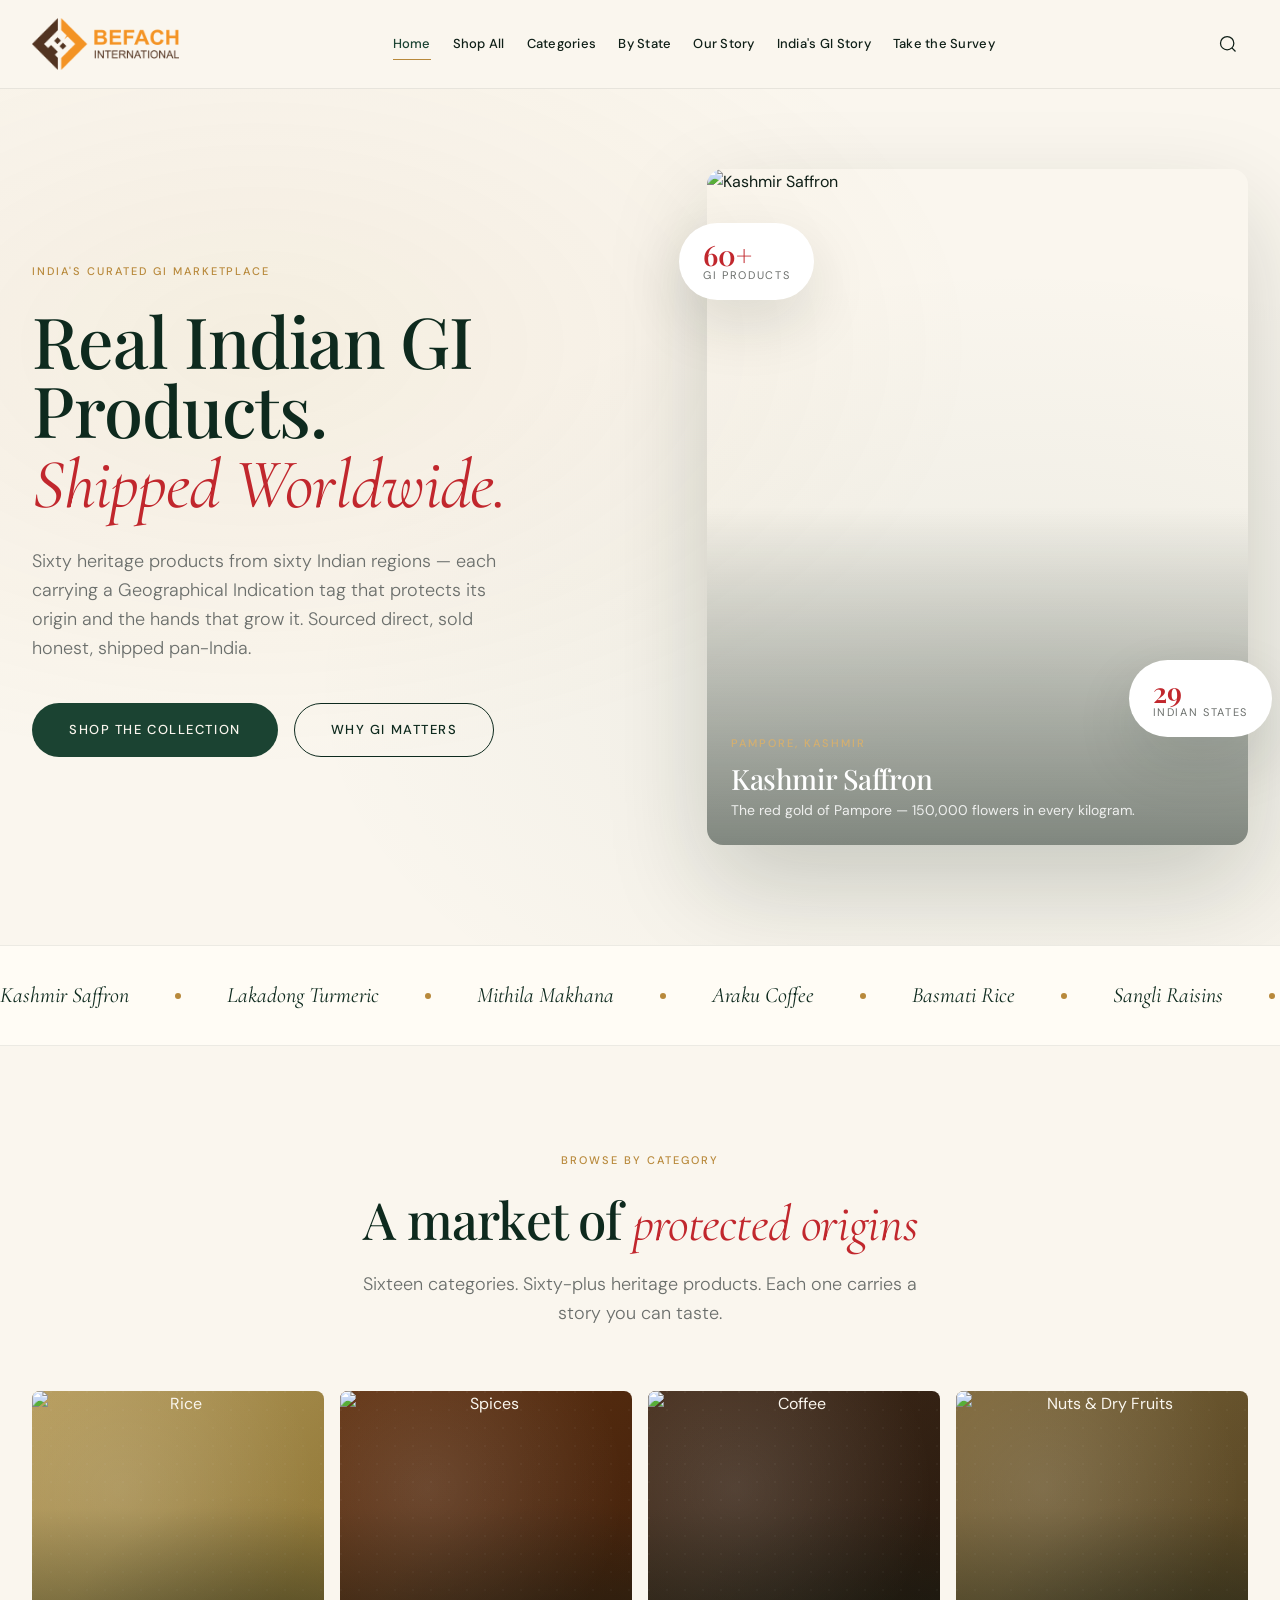
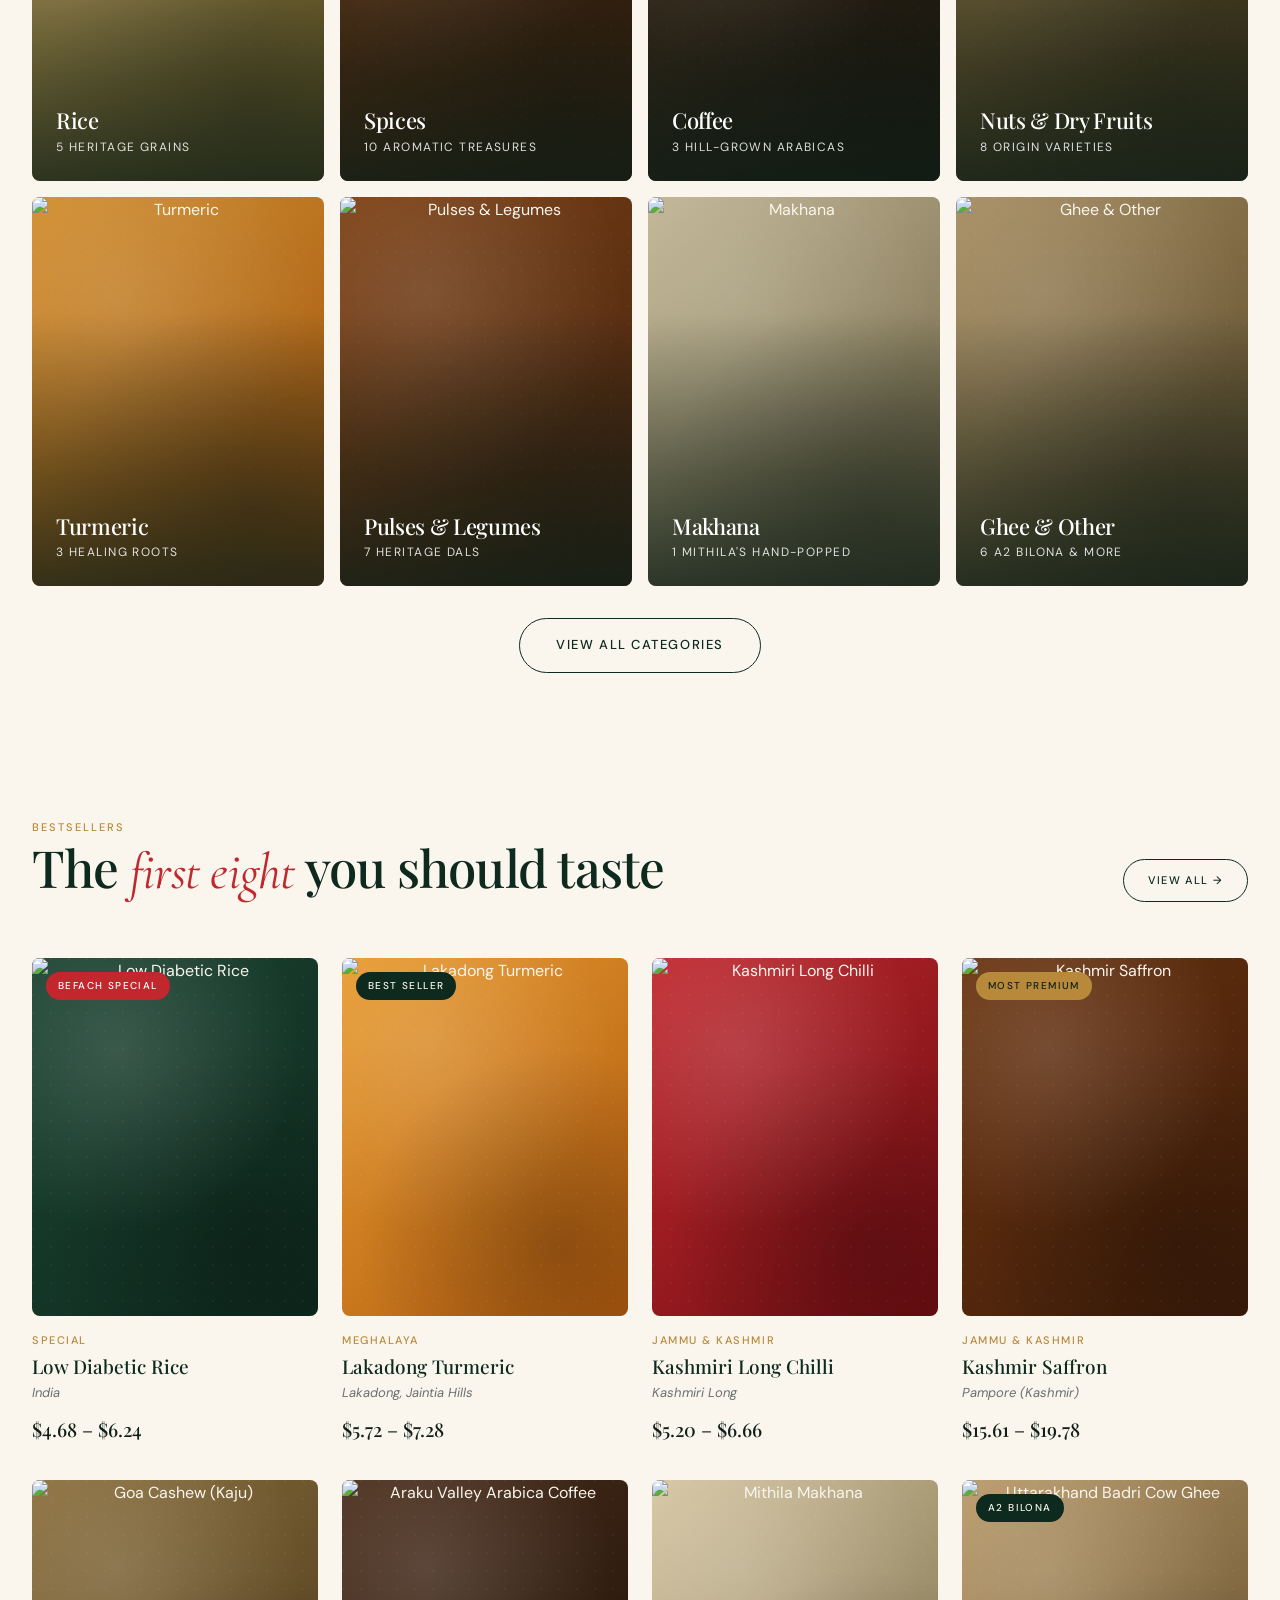
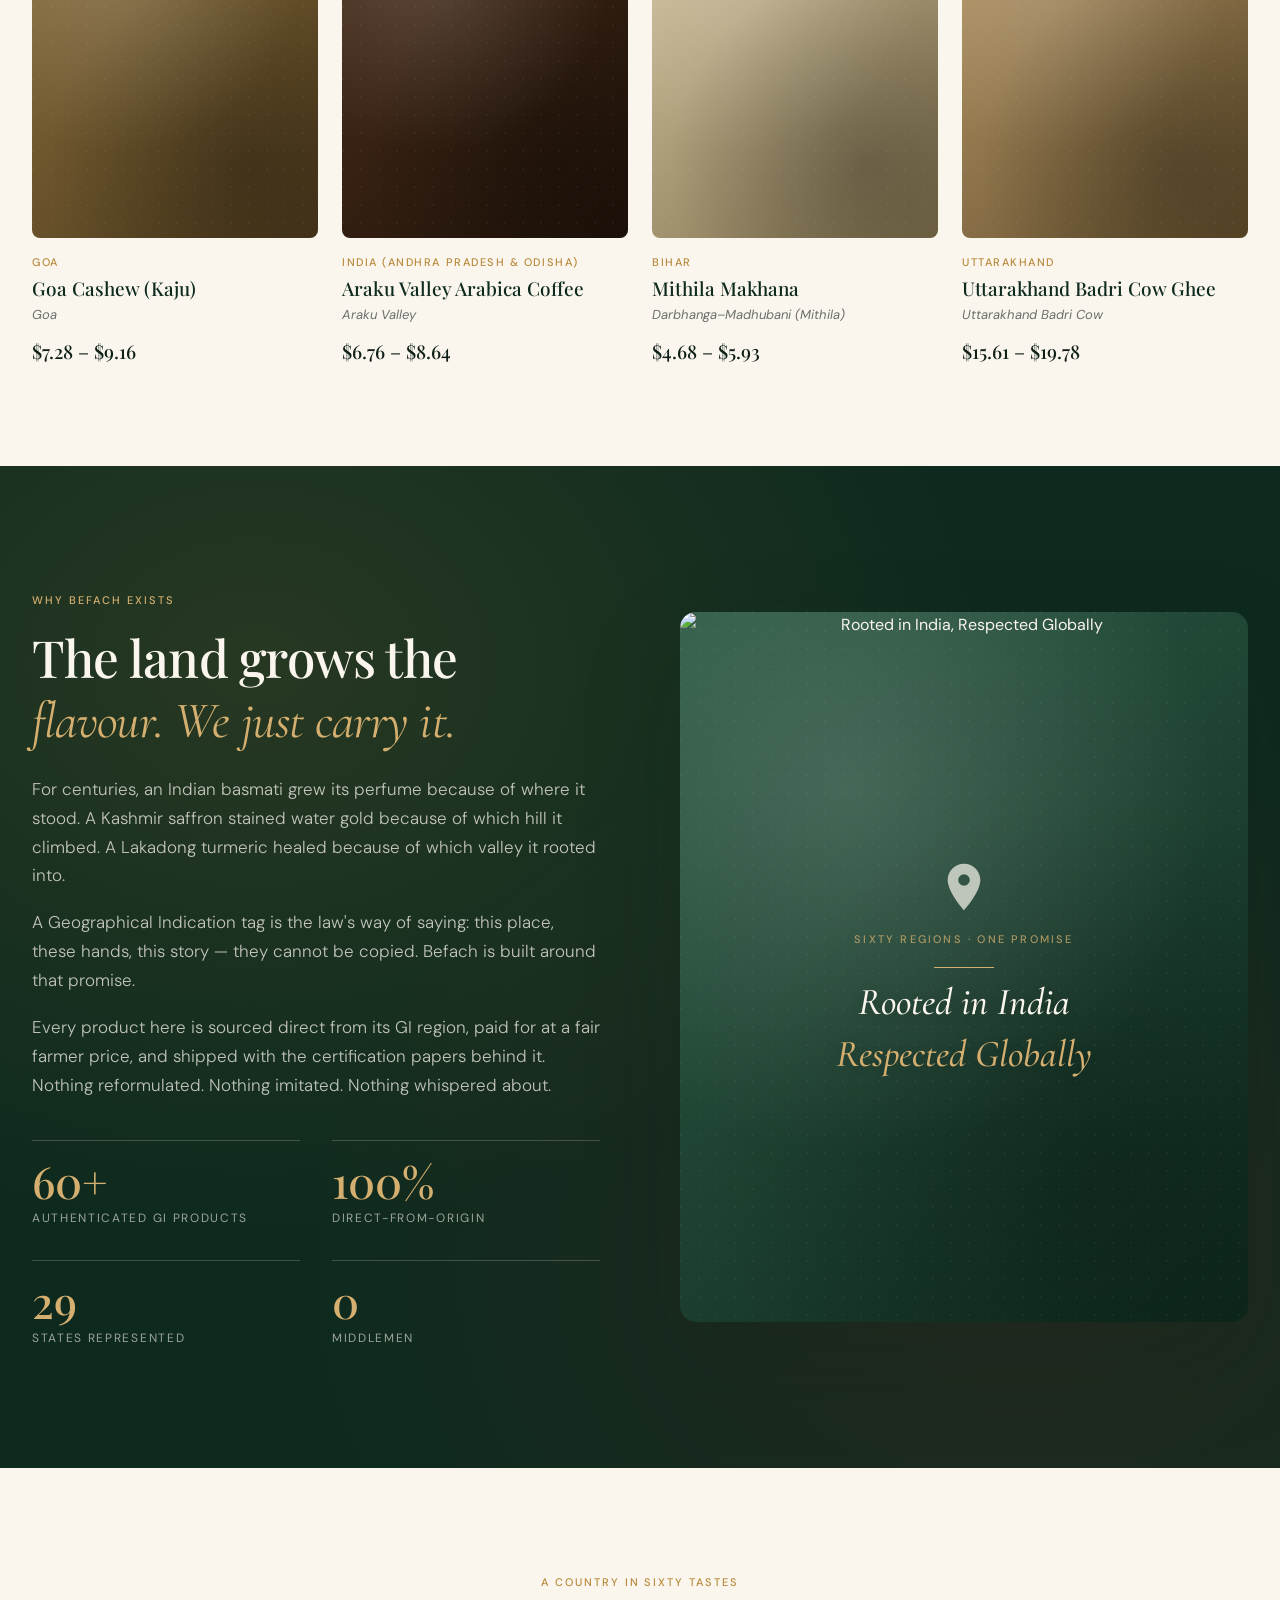
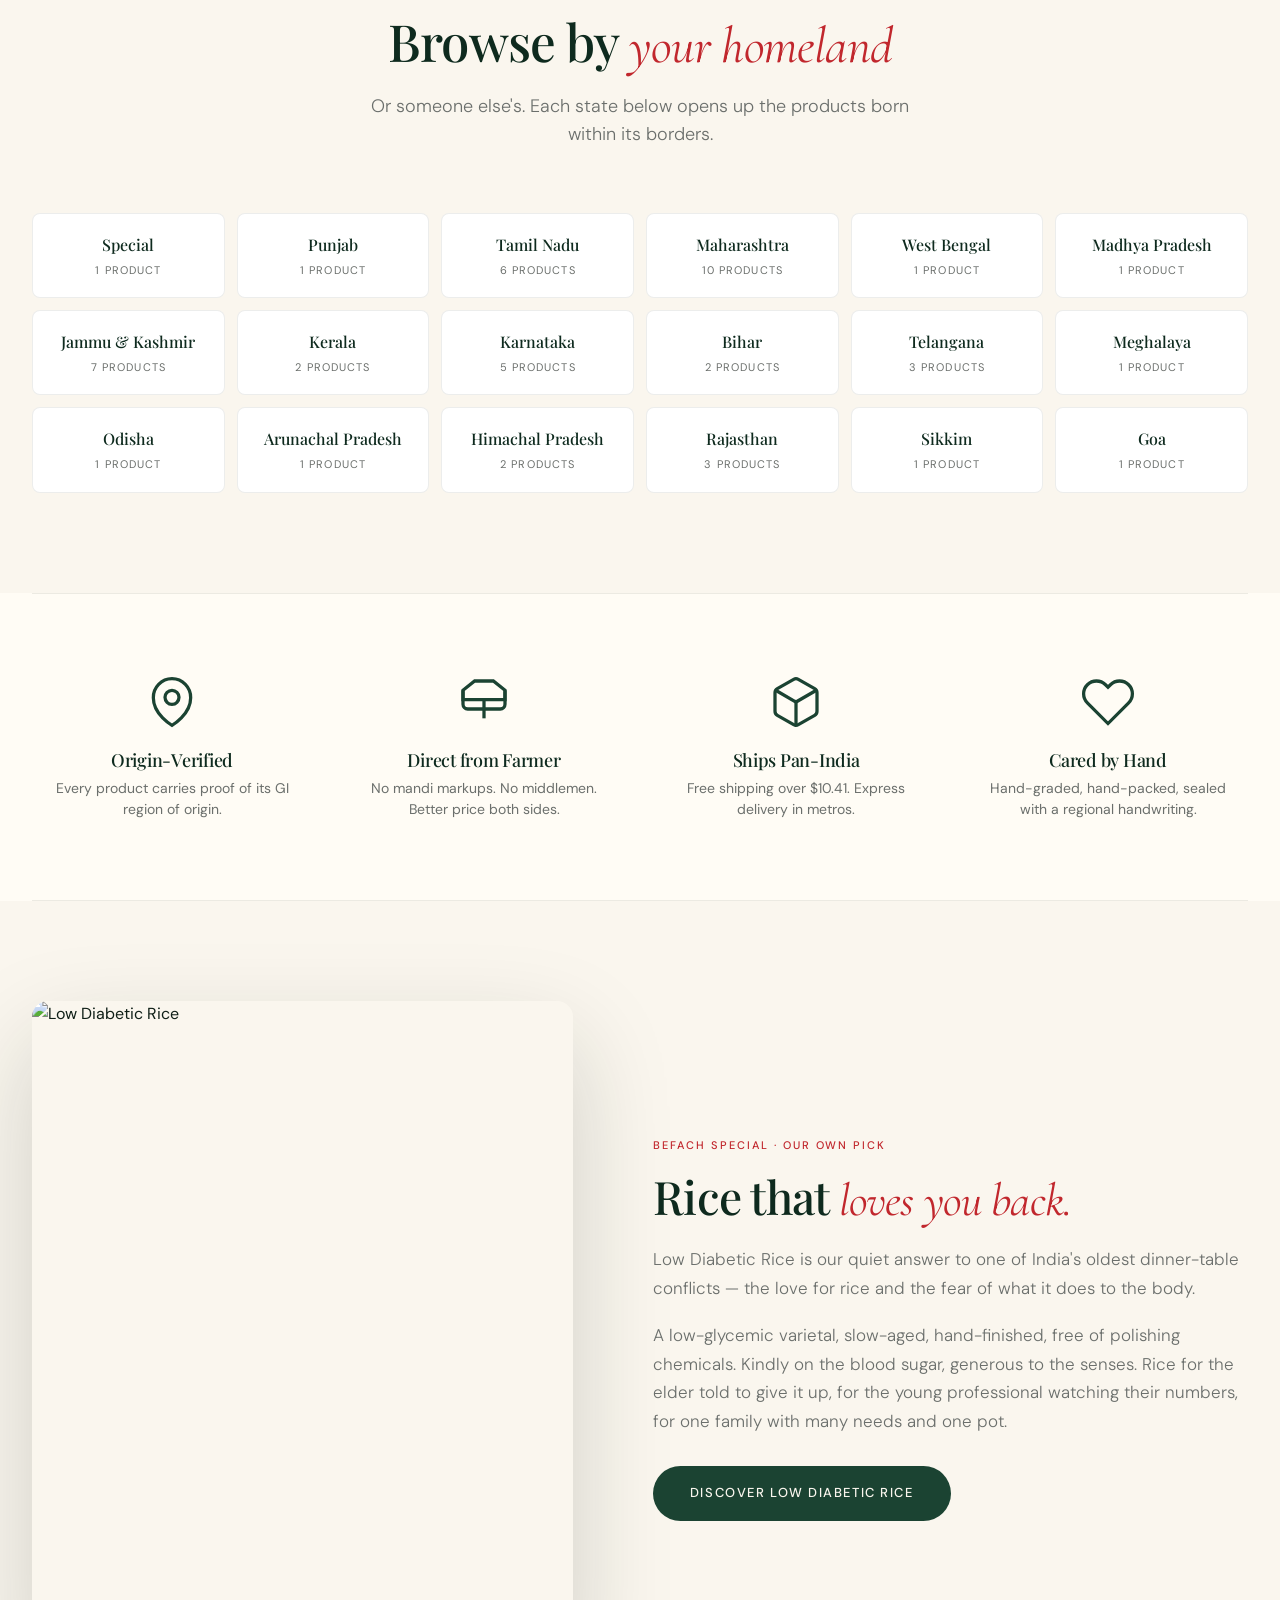
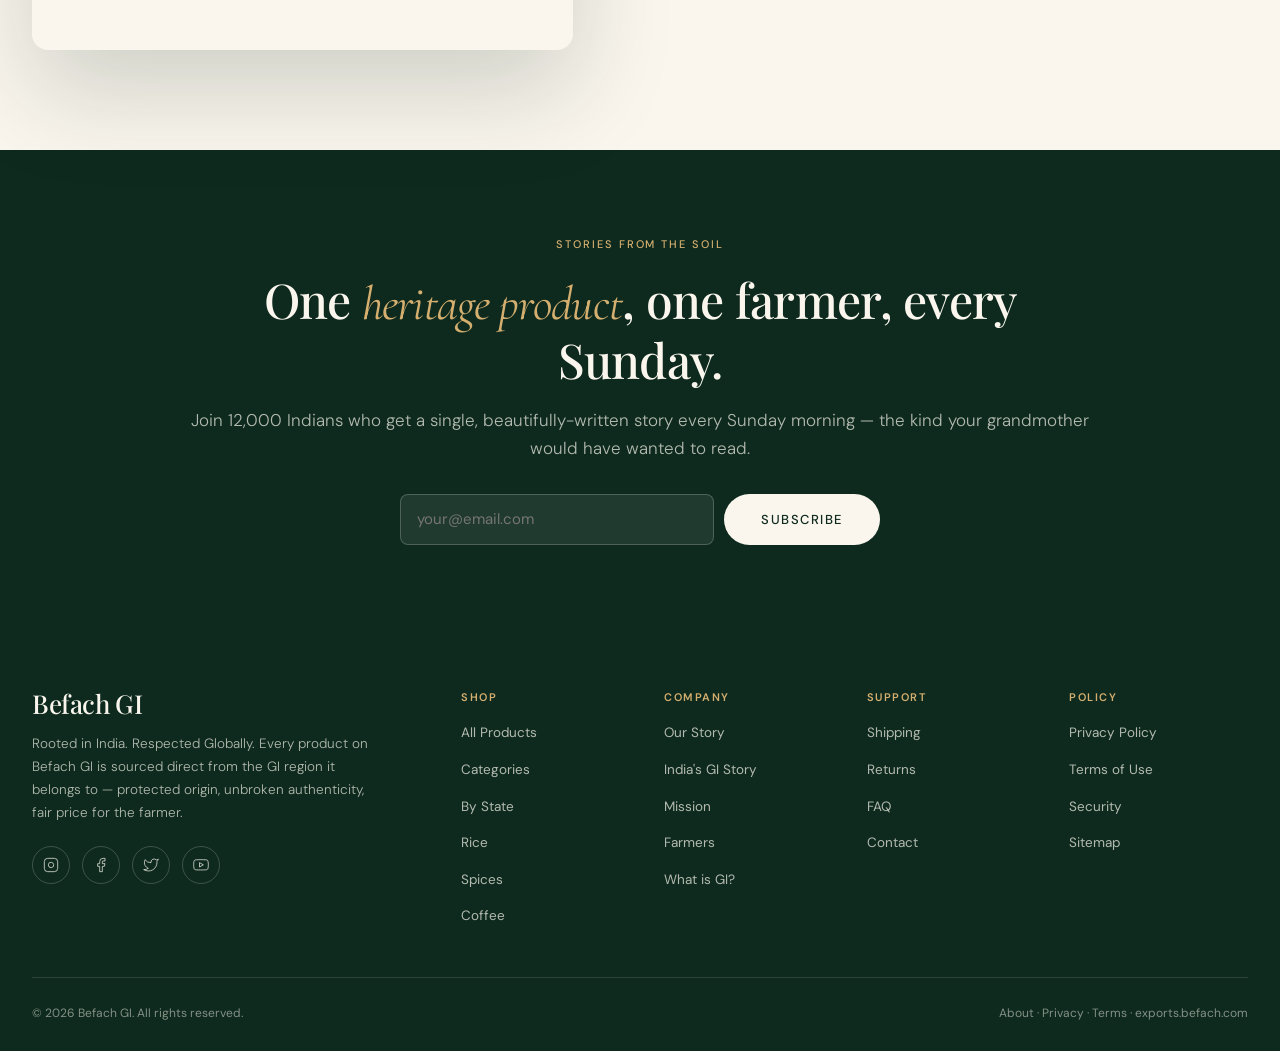
==== commit eea3787f: "Update homepage hero headline Replace "Taste the soil it came from." with "Real Indian GI Products. " ====
--- a/index.html
+++ b/index.html
@@ -28,8 +28,8 @@
         <div class="hero-text">
           <span class="eyebrow">India's Curated GI Marketplace</span>
           <h1>
-            Taste the<br />
-            <em>soil it came from.</em>
+            Real Indian GI Products.<br />
+            <em>Shipped Worldwide.</em>
           </h1>
           <p class="hero-subtitle">
             Sixty heritage products from sixty Indian regions — each carrying a
